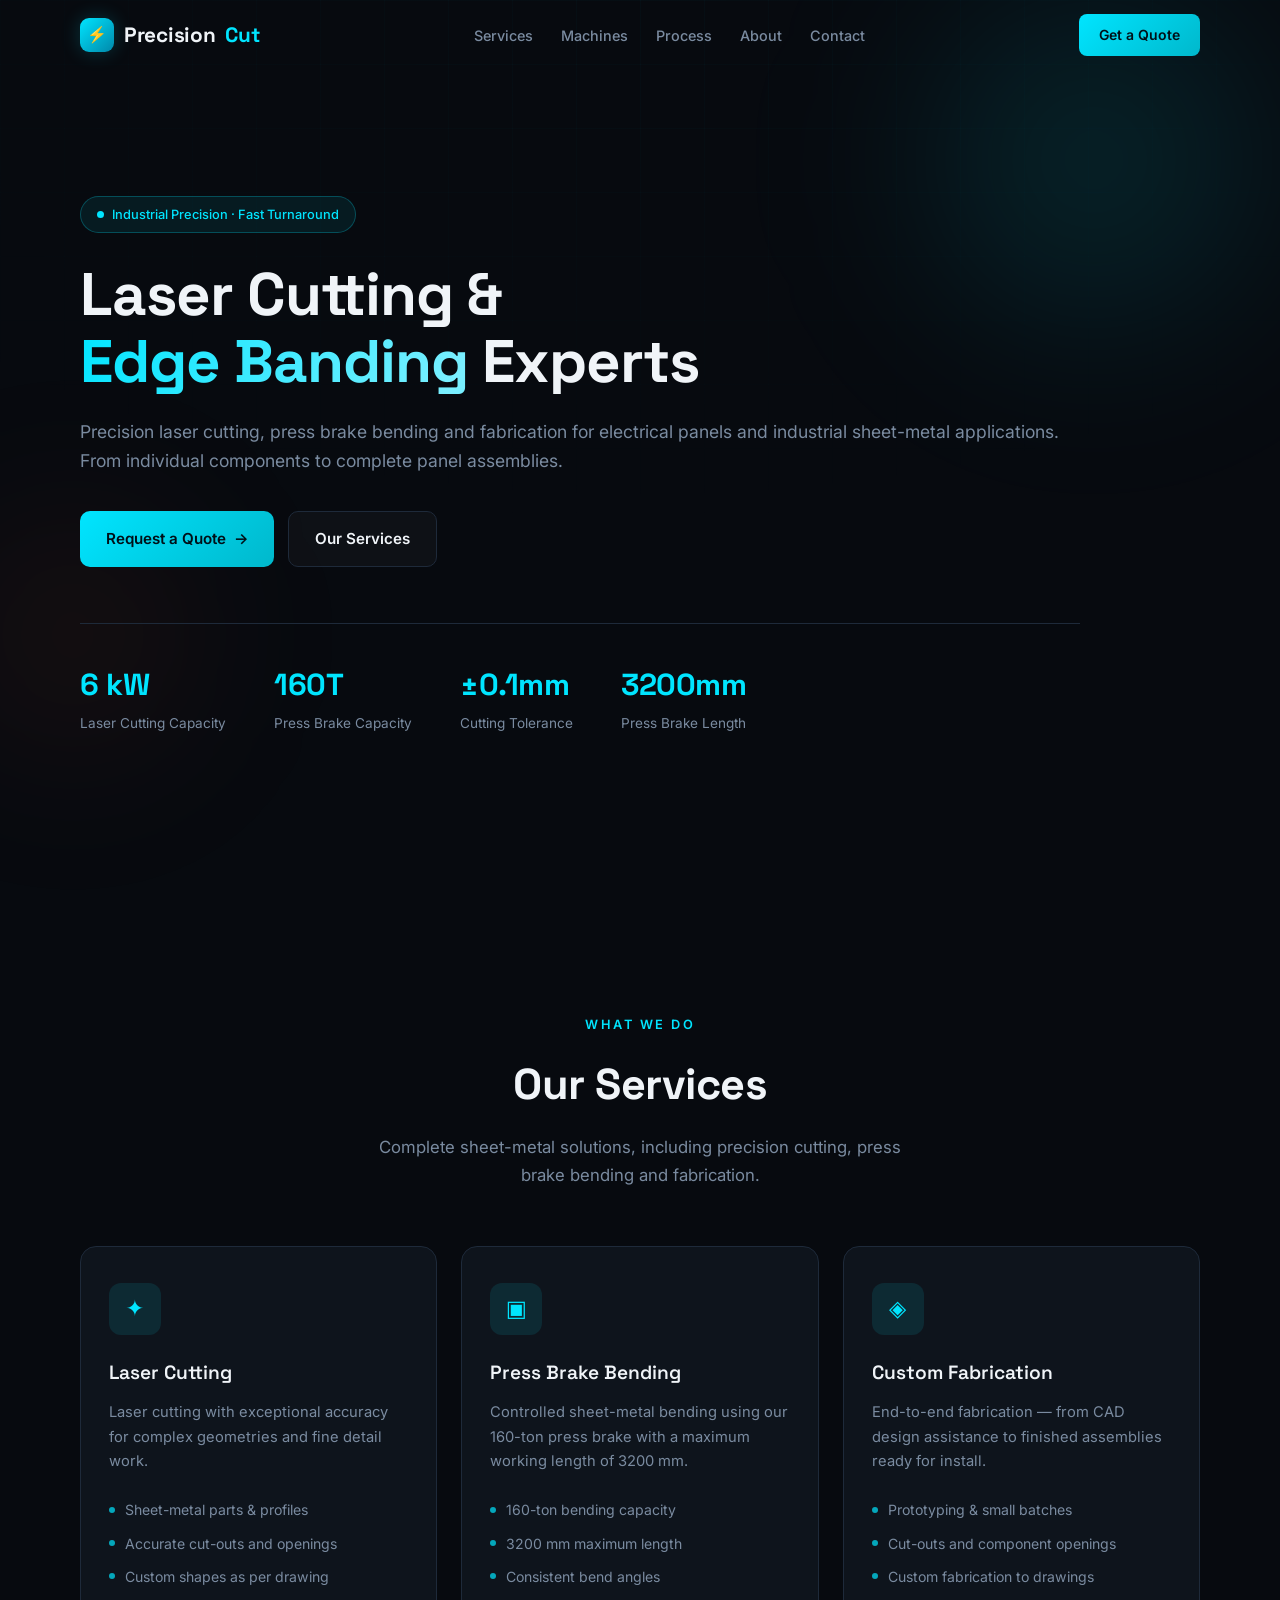
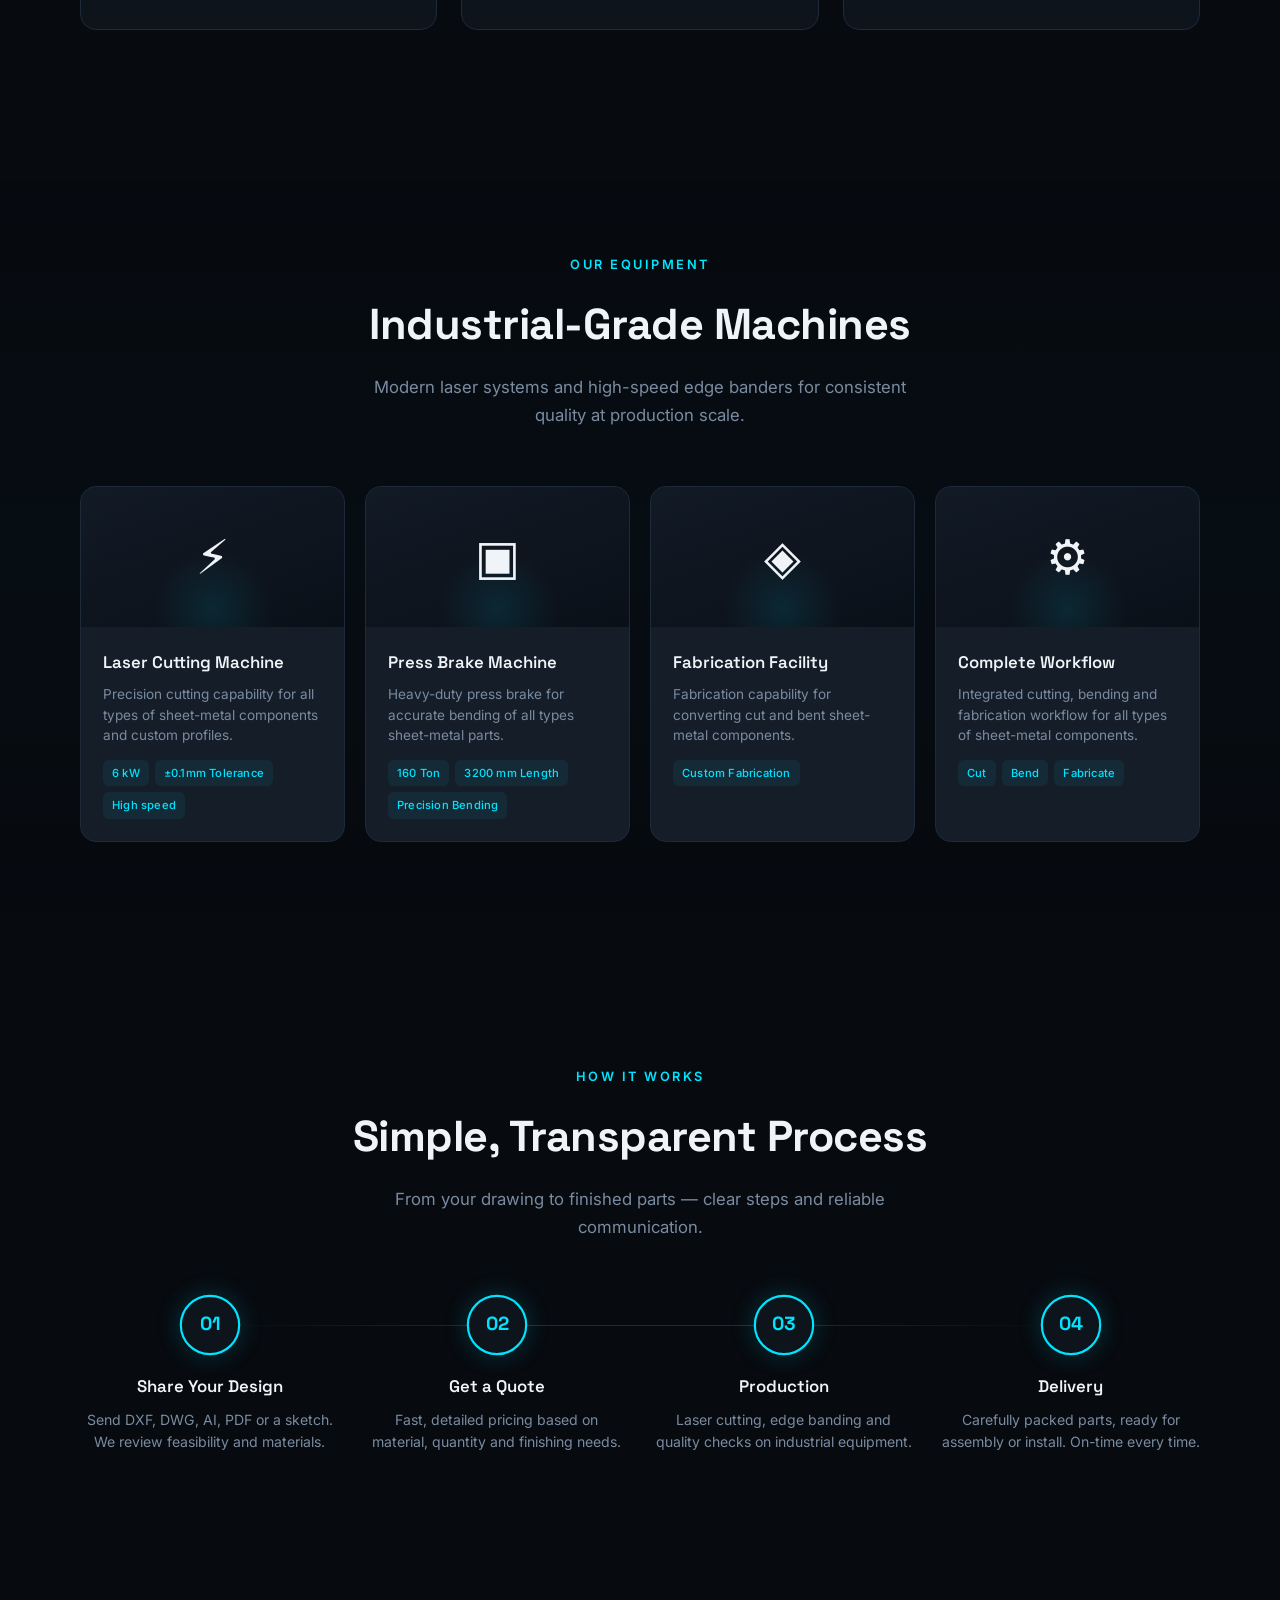
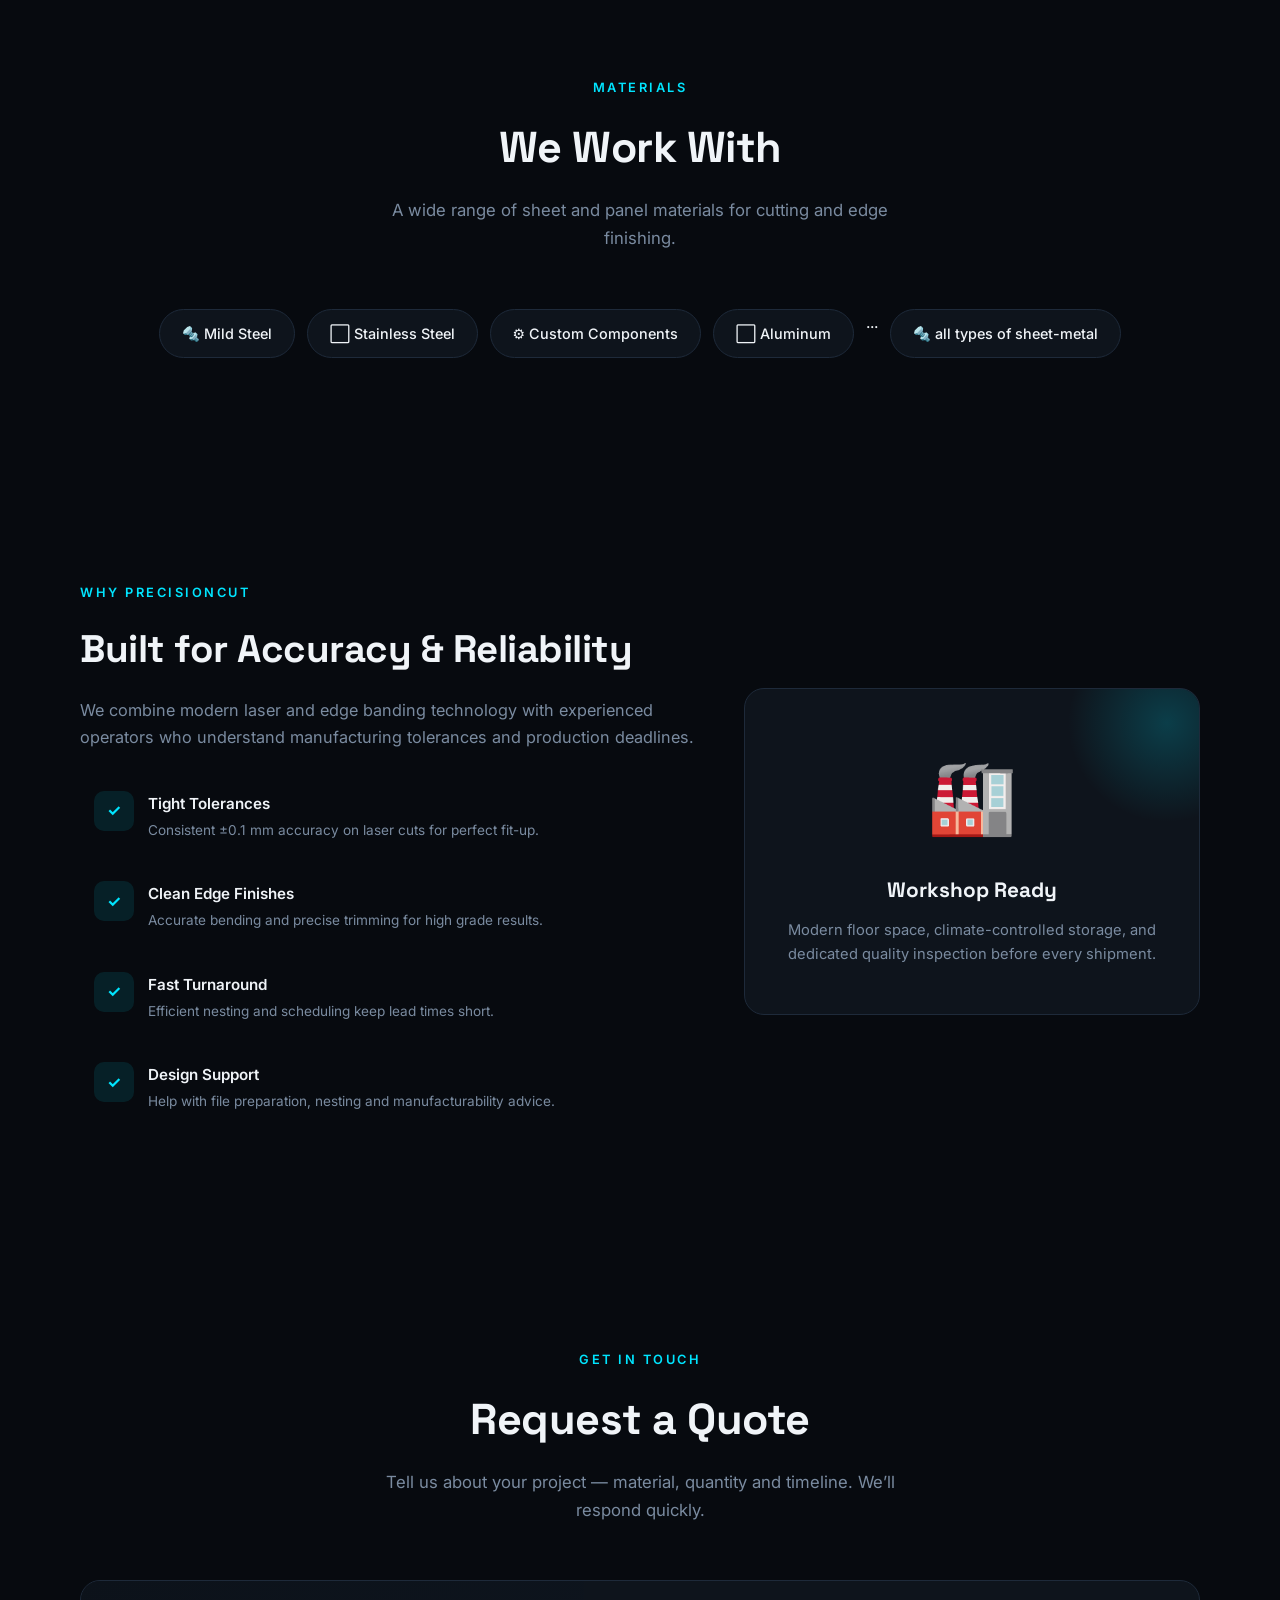
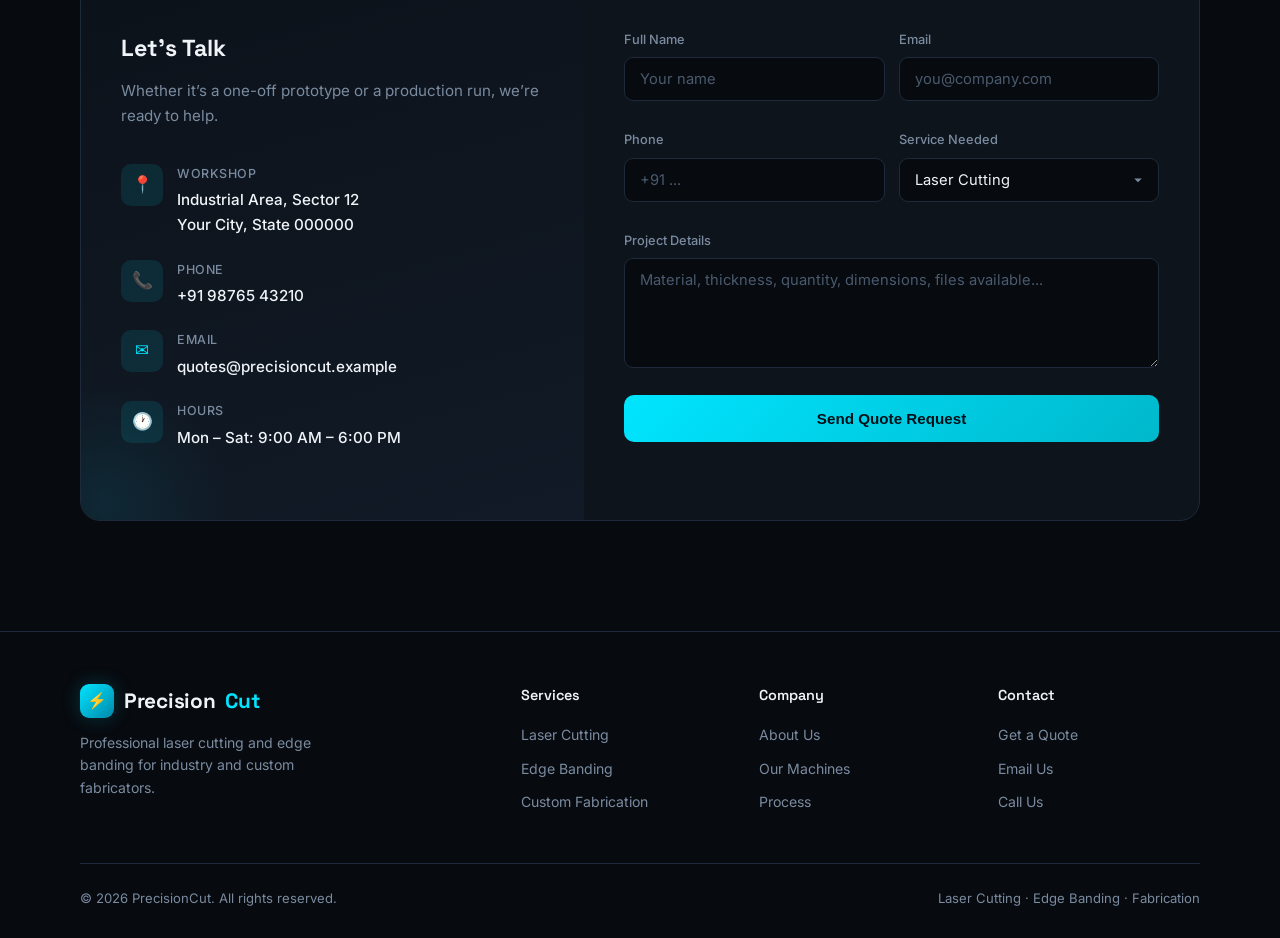
==== engineering.html @ aeb18759 "Add files via upload" ====
<!DOCTYPE html>
<html lang="en">

<head>
    <meta charset="UTF-8">
    <meta name="viewport" content="width=device-width, initial-scale=1.0">
    <title>PrecisionCut | Laser Cutting & Edge Banding</title>
    <meta name="description"
        content="Professional laser cutting and edge banding services for wood, acrylic, metal and custom fabrication. Precision, speed and quality.">
    <link rel="preconnect" href="https://fonts.googleapis.com">
    <link rel="preconnect" href="https://fonts.gstatic.com" crossorigin>
    <link
        href="https://fonts.googleapis.com/css2?family=Inter:wght@400;500;600;700;800&family=Space+Grotesk:wght@500;600;700&display=swap"
        rel="stylesheet">
    <style>
        :root {
            --bg: #070a0f;
            --bg-card: #0e141c;
            --bg-elevated: #151d28;
            --accent: #00e5ff;
            --accent-dim: #00b8cc;
            --accent-2: #ff5c35;
            --accent-glow: rgba(0, 229, 255, 0.2);
            --text: #f0f4f8;
            --text-muted: #7a8ba0;
            --border: #1e2a3a;
            --success: #22c55e;
            --radius: 16px;
            --radius-sm: 10px;
            --shadow: 0 25px 60px rgba(0, 0, 0, 0.5);
            --ease: cubic-bezier(0.22, 1, 0.36, 1);
            --ease-out: cubic-bezier(0.16, 1, 0.3, 1);
        }

        *,
        *::before,
        *::after {
            margin: 0;
            padding: 0;
            box-sizing: border-box;
        }

        html {
            scroll-behavior: smooth;
            -webkit-font-smoothing: antialiased;
        }

        body {
            font-family: 'Inter', system-ui, -apple-system, sans-serif;
            background: var(--bg);
            color: var(--text);
            line-height: 1.65;
            overflow-x: hidden;
        }

        /* Subtle animated grid */
        .bg-grid {
            position: fixed;
            inset: 0;
            background-image:
                linear-gradient(rgba(0, 229, 255, 0.025) 1px, transparent 1px),
                linear-gradient(90deg, rgba(0, 229, 255, 0.025) 1px, transparent 1px);
            background-size: 64px 64px;
            pointer-events: none;
            z-index: 0;
            mask-image: radial-gradient(ellipse 80% 60% at 50% 0%, black, transparent);
        }

        .container {
            width: min(1120px, 92%);
            margin: 0 auto;
            position: relative;
            z-index: 1;
        }

        /* ========== NAV ========== */
        header {
            position: fixed;
            top: 0;
            left: 0;
            right: 0;
            z-index: 1000;
            transition: background 0.4s var(--ease), box-shadow 0.4s, border-color 0.4s;
            border-bottom: 1px solid transparent;
        }

        header.scrolled {
            background: rgba(7, 10, 15, 0.88);
            backdrop-filter: blur(20px) saturate(1.4);
            -webkit-backdrop-filter: blur(20px) saturate(1.4);
            border-bottom-color: var(--border);
            box-shadow: 0 4px 40px rgba(0, 0, 0, 0.35);
        }

        nav {
            display: flex;
            align-items: center;
            justify-content: space-between;
            height: 70px;
        }

        .logo {
            font-family: 'Space Grotesk', sans-serif;
            font-weight: 700;
            font-size: 1.3rem;
            letter-spacing: -0.3px;
            color: var(--text);
            text-decoration: none;
            display: flex;
            align-items: center;
            gap: 10px;
            transition: opacity 0.2s;
        }

        .logo:hover {
            opacity: 0.9;
        }

        .logo span {
            color: var(--accent);
        }

        .logo-icon {
            width: 34px;
            height: 34px;
            background: linear-gradient(135deg, var(--accent), #0088aa);
            border-radius: 9px;
            display: grid;
            place-items: center;
            font-size: 1rem;
            box-shadow: 0 0 20px var(--accent-glow);
            animation: logoPulse 3s ease-in-out infinite;
        }

        @keyframes logoPulse {

            0%,
            100% {
                box-shadow: 0 0 16px var(--accent-glow);
            }

            50% {
                box-shadow: 0 0 28px rgba(0, 229, 255, 0.4);
            }
        }

        .nav-links {
            display: flex;
            gap: 28px;
            list-style: none;
        }

        .nav-links a {
            color: var(--text-muted);
            text-decoration: none;
            font-weight: 500;
            font-size: 0.9rem;
            transition: color 0.25s;
            position: relative;
            padding: 4px 0;
        }

        .nav-links a::after {
            content: '';
            position: absolute;
            bottom: 0;
            left: 50%;
            width: 0;
            height: 2px;
            background: var(--accent);
            border-radius: 2px;
            transition: width 0.3s var(--ease), left 0.3s var(--ease);
        }

        .nav-links a:hover {
            color: var(--text);
        }

        .nav-links a:hover::after {
            width: 100%;
            left: 0;
        }

        .nav-cta {
            background: linear-gradient(135deg, var(--accent), var(--accent-dim));
            color: #001018;
            padding: 9px 20px;
            border-radius: 8px;
            font-weight: 600;
            font-size: 0.875rem;
            text-decoration: none;
            transition: transform 0.3s var(--ease), box-shadow 0.3s;
            position: relative;
            overflow: hidden;
        }

        .nav-cta::before {
            content: '';
            position: absolute;
            inset: 0;
            background: linear-gradient(135deg, transparent, rgba(255, 255, 255, 0.25), transparent);
            transform: translateX(-100%);
            transition: transform 0.5s;
        }

        .nav-cta:hover {
            transform: translateY(-2px);
            box-shadow: 0 8px 28px var(--accent-glow);
        }

        .nav-cta:hover::before {
            transform: translateX(100%);
        }

        .hamburger {
            display: none;
            flex-direction: column;
            gap: 5px;
            cursor: pointer;
            background: none;
            border: none;
            padding: 6px;
            z-index: 10;
        }

        .hamburger span {
            width: 22px;
            height: 2px;
            background: var(--text);
            border-radius: 2px;
            transition: transform 0.3s var(--ease), opacity 0.3s;
        }

        .hamburger.active span:nth-child(1) {
            transform: rotate(45deg) translate(5px, 5px);
        }

        .hamburger.active span:nth-child(2) {
            opacity: 0;
        }

        .hamburger.active span:nth-child(3) {
            transform: rotate(-45deg) translate(5px, -5px);
        }

        /* ========== HERO ========== */
        .hero {
            min-height: 100vh;
            min-height: 100dvh;
            display: flex;
            align-items: center;
            padding: 110px 0 80px;
            position: relative;
            overflow: hidden;
        }

        .hero-orb {
            position: absolute;
            border-radius: 50%;
            filter: blur(80px);
            pointer-events: none;
            animation: orbFloat 12s ease-in-out infinite;
        }

        .hero-orb-1 {
            width: 500px;
            height: 500px;
            background: radial-gradient(circle, rgba(0, 229, 255, 0.15), transparent 70%);
            top: -10%;
            right: -5%;
        }

        .hero-orb-2 {
            width: 350px;
            height: 350px;
            background: radial-gradient(circle, rgba(255, 92, 53, 0.1), transparent 70%);
            bottom: 10%;
            left: -8%;
            animation-delay: -4s;
            animation-duration: 15s;
        }

        @keyframes orbFloat {

            0%,
            100% {
                transform: translate(0, 0) scale(1);
            }

            33% {
                transform: translate(30px, -20px) scale(1.05);
            }

            66% {
                transform: translate(-20px, 15px) scale(0.95);
            }
        }

        .hero-content {
            max-width: 1000px;
        }

        .badge {
            display: inline-flex;
            align-items: center;
            gap: 8px;
            background: rgba(0, 229, 255, 0.08);
            border: 1px solid rgba(0, 229, 255, 0.25);
            color: var(--accent);
            padding: 7px 16px;
            border-radius: 100px;
            font-size: 0.8rem;
            font-weight: 500;
            margin-bottom: 28px;
            opacity: 0;
            animation: fadeUp 0.8s var(--ease-out) 0.1s forwards;
        }

        .badge-dot {
            width: 7px;
            height: 7px;
            background: var(--accent);
            border-radius: 50%;
            animation: blink 2s ease-in-out infinite;
        }

        @keyframes blink {

            0%,
            100% {
                opacity: 1;
                transform: scale(1);
            }

            50% {
                opacity: 0.4;
                transform: scale(0.8);
            }
        }

        .hero h1 {
            font-family: 'Space Grotesk', sans-serif;
            font-size: clamp(2.5rem, 5.5vw, 3.75rem);
            font-weight: 700;
            line-height: 1.12;
            margin-bottom: 22px;
            letter-spacing: -1px;
            opacity: 0;
            animation: fadeUp 0.8s var(--ease-out) 0.2s forwards;
        }

        .hero h1 .highlight {
            background: linear-gradient(120deg, var(--accent) 0%, #7aefff 50%, var(--accent) 100%);
            background-size: 200% auto;
            -webkit-background-clip: text;
            -webkit-text-fill-color: transparent;
            background-clip: text;
            animation: shimmer 4s linear infinite;
        }

        @keyframes shimmer {
            to {
                background-position: 200% center;
            }
        }

        .hero>.container>.hero-content>p {
            font-size: 1.1rem;
            color: var(--text-muted);
            margin-bottom: 36px;
            max-width: 1000px;
            opacity: 0;
            animation: fadeUp 0.8s var(--ease-out) 0.35s forwards;
        }

        .hero-btns {
            display: flex;
            gap: 14px;
            flex-wrap: wrap;
            opacity: 0;
            animation: fadeUp 0.8s var(--ease-out) 0.5s forwards;
        }

        .btn {
            display: inline-flex;
            align-items: center;
            gap: 8px;
            padding: 14px 26px;
            border-radius: var(--radius-sm);
            font-weight: 600;
            font-size: 0.95rem;
            text-decoration: none;
            transition: transform 0.35s var(--ease), box-shadow 0.35s, background 0.3s, border-color 0.3s, color 0.3s;
            cursor: pointer;
            border: none;
            position: relative;
            overflow: hidden;
        }

        .btn-primary {
            background: linear-gradient(135deg, var(--accent), var(--accent-dim));
            color: #001018;
        }

        .btn-primary:hover {
            transform: translateY(-3px) scale(1.02);
            box-shadow: 0 14px 40px var(--accent-glow);
        }

        .btn-primary:active {
            transform: translateY(-1px) scale(0.99);
        }

        .btn-secondary {
            background: rgba(255, 255, 255, 0.03);
            color: var(--text);
            border: 1px solid var(--border);
        }

        .btn-secondary:hover {
            border-color: rgba(0, 229, 255, 0.5);
            color: var(--accent);
            background: rgba(0, 229, 255, 0.05);
            transform: translateY(-3px);
        }

        .btn-arrow {
            transition: transform 0.3s var(--ease);
        }

        .btn:hover .btn-arrow {
            transform: translateX(4px);
        }

        .hero-stats {
            display: flex;
            gap: 48px;
            margin-top: 56px;
            padding-top: 36px;
            border-top: 1px solid var(--border);
            opacity: 0;
            animation: fadeUp 0.8s var(--ease-out) 0.65s forwards;
        }

        .stat h3 {
            font-family: 'Space Grotesk', sans-serif;
            font-size: 1.9rem;
            font-weight: 700;
            color: var(--accent);
            letter-spacing: -0.5px;
        }

        .stat p {
            font-size: 0.85rem;
            color: var(--text-muted);
            margin-top: 2px;
        }

        @keyframes fadeUp {
            from {
                opacity: 0;
                transform: translateY(28px);
            }

            to {
                opacity: 1;
                transform: translateY(0);
            }
        }

        /* ========== SCROLL REVEAL ========== */
        .reveal {
            opacity: 0;
            transform: translateY(40px);
            transition: opacity 0.7s var(--ease-out), transform 0.7s var(--ease-out);
        }

        .reveal.visible {
            opacity: 1;
            transform: translateY(0);
        }

        .reveal-delay-1 {
            transition-delay: 0.1s;
        }

        .reveal-delay-2 {
            transition-delay: 0.2s;
        }

        .reveal-delay-3 {
            transition-delay: 0.3s;
        }

        .reveal-delay-4 {
            transition-delay: 0.4s;
        }

        /* ========== SECTIONS ========== */
        section {
            padding: 110px 0;
            position: relative;
            z-index: 1;
        }

        .section-header {
            text-align: center;
            margin-bottom: 56px;
        }

        .section-header .label {
            color: var(--accent);
            font-weight: 600;
            font-size: 0.8rem;
            text-transform: uppercase;
            letter-spacing: 2.5px;
            margin-bottom: 14px;
            display: inline-block;
        }

        .section-header h2 {
            font-family: 'Space Grotesk', sans-serif;
            font-size: clamp(1.9rem, 4vw, 2.7rem);
            font-weight: 700;
            margin-bottom: 14px;
            letter-spacing: -0.5px;
        }

        .section-header p {
            color: var(--text-muted);
            max-width: 540px;
            margin: 0 auto;
            font-size: 1.05rem;
        }

        /* ========== SERVICES ========== */
        .services-grid {
            display: grid;
            grid-template-columns: repeat(3, 1fr);
            gap: 24px;
        }

        .service-card {
            background: var(--bg-card);
            border: 1px solid var(--border);
            border-radius: var(--radius);
            padding: 36px 28px;
            transition: transform 0.4s var(--ease), border-color 0.4s, box-shadow 0.4s;
            position: relative;
            overflow: hidden;
        }

        .service-card::before {
            content: '';
            position: absolute;
            top: 0;
            left: 0;
            right: 0;
            height: 2px;
            background: linear-gradient(90deg, var(--accent), var(--accent-2));
            transform: scaleX(0);
            transform-origin: left;
            transition: transform 0.45s var(--ease);
        }

        .service-card::after {
            content: '';
            position: absolute;
            inset: 0;
            background: radial-gradient(600px circle at var(--mouse-x, 50%) var(--mouse-y, 50%), rgba(0, 229, 255, 0.06), transparent 40%);
            opacity: 0;
            transition: opacity 0.4s;
            pointer-events: none;
        }

        .service-card:hover {
            transform: translateY(-8px);
            border-color: rgba(0, 229, 255, 0.35);
            box-shadow: var(--shadow);
        }

        .service-card:hover::before {
            transform: scaleX(1);
        }

        .service-card:hover::after {
            opacity: 1;
        }

        .service-icon {
            width: 52px;
            height: 52px;
            background: rgba(0, 229, 255, 0.1);
            border-radius: 12px;
            display: grid;
            place-items: center;
            font-size: 1.4rem;
            margin-bottom: 22px;
            color: var(--accent);
            transition: transform 0.4s var(--ease), background 0.3s;
        }

        .service-card:hover .service-icon {
            transform: scale(1.1) rotate(-3deg);
            background: rgba(0, 229, 255, 0.18);
        }

        .service-card h3 {
            font-family: 'Space Grotesk', sans-serif;
            font-size: 1.2rem;
            margin-bottom: 12px;
            font-weight: 600;
        }

        .service-card>p {
            color: var(--text-muted);
            font-size: 0.92rem;
            margin-bottom: 20px;
        }

        .service-card ul {
            list-style: none;
        }

        .service-card li {
            color: var(--text-muted);
            font-size: 0.88rem;
            padding: 5px 0;
            display: flex;
            align-items: center;
            gap: 10px;
            transition: color 0.25s, transform 0.25s;
        }

        .service-card:hover li {
            color: #a0b0c4;
        }

        .service-card li::before {
            content: '';
            width: 6px;
            height: 6px;
            background: var(--accent);
            border-radius: 50%;
            flex-shrink: 0;
            opacity: 0.7;
        }

        /* ========== MACHINES ========== */
        .machines {
            background: linear-gradient(180deg, transparent 0%, rgba(0, 229, 255, 0.02) 50%, transparent 100%);
        }

        .machines-grid {
            display: grid;
            grid-template-columns: repeat(4, 1fr);
            gap: 20px;
        }

        .machine-card {
            background: var(--bg-elevated);
            border: 1px solid var(--border);
            border-radius: var(--radius);
            overflow: hidden;
            transition: transform 0.4s var(--ease), border-color 0.4s, box-shadow 0.4s;
        }

        .machine-card:hover {
            transform: translateY(-6px);
            border-color: rgba(0, 229, 255, 0.3);
            box-shadow: 0 20px 50px rgba(0, 0, 0, 0.4);
        }

        .machine-visual {
            height: 140px;
            background: linear-gradient(160deg, #121a26, #0a1018);
            display: flex;
            align-items: center;
            justify-content: center;
            font-size: 3rem;
            position: relative;
            overflow: hidden;
        }

        .machine-visual::before {
            content: '';
            position: absolute;
            width: 120px;
            height: 120px;
            background: radial-gradient(circle, var(--accent-glow), transparent 70%);
            bottom: -30%;
            left: 50%;
            transform: translateX(-50%);
            transition: opacity 0.4s, transform 0.5s var(--ease);
            opacity: 0.5;
        }

        .machine-card:hover .machine-visual::before {
            opacity: 1;
            transform: translateX(-50%) scale(1.3);
        }

        .machine-visual span {
            position: relative;
            z-index: 1;
            transition: transform 0.4s var(--ease);
        }

        .machine-card:hover .machine-visual span {
            transform: scale(1.15);
        }

        .machine-info {
            padding: 22px;
        }

        .machine-info h3 {
            font-family: 'Space Grotesk', sans-serif;
            font-size: 1.05rem;
            margin-bottom: 8px;
            font-weight: 600;
        }

        .machine-info p {
            color: var(--text-muted);
            font-size: 0.85rem;
            margin-bottom: 14px;
            line-height: 1.5;
        }

        .specs {
            display: flex;
            flex-wrap: wrap;
            gap: 6px;
        }

        .spec-tag {
            background: rgba(0, 229, 255, 0.07);
            color: var(--accent);
            font-size: 0.7rem;
            padding: 4px 9px;
            border-radius: 6px;
            font-weight: 500;
            letter-spacing: 0.2px;
            transition: background 0.3s;
        }

        .machine-card:hover .spec-tag {
            background: rgba(0, 229, 255, 0.12);
        }

        /* ========== PROCESS ========== */
        .process-steps {
            display: grid;
            grid-template-columns: repeat(4, 1fr);
            gap: 28px;
            position: relative;
        }

        .process-steps::before {
            content: '';
            position: absolute;
            top: 28px;
            left: 12%;
            right: 12%;
            height: 1px;
            background: linear-gradient(90deg, transparent, var(--border), var(--border), transparent);
            z-index: 0;
        }

        .step {
            text-align: center;
            position: relative;
            z-index: 1;
        }

        .step-num {
            width: 56px;
            height: 56px;
            background: var(--bg-card);
            border: 2px solid var(--border);
            border-radius: 50%;
            display: grid;
            place-items: center;
            margin: 0 auto 20px;
            font-family: 'Space Grotesk', sans-serif;
            font-weight: 700;
            color: var(--text-muted);
            font-size: 1.1rem;
            transition: border-color 0.4s, color 0.4s, box-shadow 0.4s, transform 0.4s var(--ease);
        }

        .step:hover .step-num,
        .step.visible .step-num {
            border-color: var(--accent);
            color: var(--accent);
            box-shadow: 0 0 24px var(--accent-glow);
            transform: scale(1.08);
        }

        .step h3 {
            font-family: 'Space Grotesk', sans-serif;
            font-size: 1.05rem;
            margin-bottom: 8px;
            font-weight: 600;
        }

        .step p {
            color: var(--text-muted);
            font-size: 0.88rem;
            line-height: 1.55;
        }

        /* ========== MATERIALS ========== */
        .materials-row {
            display: flex;
            flex-wrap: wrap;
            justify-content: center;
            gap: 12px;
        }

        .material-chip {
            background: var(--bg-card);
            border: 1px solid var(--border);
            padding: 12px 22px;
            border-radius: 100px;
            font-weight: 500;
            font-size: 0.9rem;
            transition: all 0.35s var(--ease);
            display: flex;
            align-items: center;
            gap: 8px;
            cursor: default;
        }

        .material-chip:hover {
            border-color: rgba(0, 229, 255, 0.45);
            color: var(--accent);
            transform: translateY(-4px) scale(1.04);
            box-shadow: 0 10px 30px rgba(0, 0, 0, 0.3);
            background: rgba(0, 229, 255, 0.05);
        }

        /* ========== WHY US ========== */
        .why-grid {
            display: grid;
            grid-template-columns: 1.15fr 0.85fr;
            gap: 48px;
            align-items: center;
        }

        .why-content .label {
            color: var(--accent);
            font-weight: 600;
            font-size: 0.8rem;
            text-transform: uppercase;
            letter-spacing: 2.5px;
            margin-bottom: 14px;
            display: inline-block;
        }

        .why-content h2 {
            font-family: 'Space Grotesk', sans-serif;
            font-size: clamp(1.8rem, 3.5vw, 2.4rem);
            margin-bottom: 16px;
            letter-spacing: -0.5px;
        }

        .why-content>p {
            color: var(--text-muted);
            margin-bottom: 28px;
            font-size: 1.02rem;
        }

        .features-list {
            display: flex;
            flex-direction: column;
            gap: 16px;
        }

        .feature-item {
            display: flex;
            gap: 14px;
            align-items: flex-start;
            padding: 12px 14px;
            border-radius: 12px;
            transition: background 0.3s;
        }

        .feature-item:hover {
            background: rgba(0, 229, 255, 0.04);
        }

        .feature-icon {
            width: 40px;
            height: 40px;
            min-width: 40px;
            background: rgba(0, 229, 255, 0.1);
            border-radius: 10px;
            display: grid;
            place-items: center;
            color: var(--accent);
            font-size: 1rem;
            font-weight: 700;
            transition: transform 0.35s var(--ease), background 0.3s;
        }

        .feature-item:hover .feature-icon {
            transform: scale(1.1);
            background: rgba(0, 229, 255, 0.18);
        }

        .feature-item h4 {
            font-size: 0.95rem;
            margin-bottom: 3px;
            font-weight: 600;
        }

        .feature-item p {
            color: var(--text-muted);
            font-size: 0.85rem;
        }

        .why-visual {
            background: var(--bg-card);
            border: 1px solid var(--border);
            border-radius: 20px;
            padding: 48px 36px;
            text-align: center;
            position: relative;
            overflow: hidden;
            transition: border-color 0.4s, box-shadow 0.4s;
        }

        .why-visual:hover {
            border-color: rgba(0, 229, 255, 0.3);
            box-shadow: 0 20px 50px rgba(0, 0, 0, 0.35);
        }

        .why-visual::before {
            content: '';
            position: absolute;
            width: 200px;
            height: 200px;
            background: radial-gradient(circle, var(--accent-glow), transparent 70%);
            top: -20%;
            right: -15%;
            animation: orbFloat 10s ease-in-out infinite;
        }

        .why-visual .big-icon {
            font-size: 4.5rem;
            margin-bottom: 18px;
            position: relative;
            display: inline-block;
            animation: floatIcon 4s ease-in-out infinite;
        }

        @keyframes floatIcon {

            0%,
            100% {
                transform: translateY(0);
            }

            50% {
                transform: translateY(-10px);
            }
        }

        .why-visual h3 {
            font-family: 'Space Grotesk', sans-serif;
            font-size: 1.3rem;
            margin-bottom: 10px;
            position: relative;
        }

        .why-visual p {
            color: var(--text-muted);
            font-size: 0.92rem;
            position: relative;
        }

        /* ========== CONTACT ========== */
        .contact-wrapper {
            display: grid;
            grid-template-columns: 0.9fr 1.1fr;
            gap: 0;
            background: var(--bg-card);
            border: 1px solid var(--border);
            border-radius: 20px;
            overflow: hidden;
            transition: box-shadow 0.4s;
        }

        .contact-wrapper:hover {
            box-shadow: 0 30px 70px rgba(0, 0, 0, 0.4);
        }

        .contact-info {
            background: linear-gradient(165deg, #0c121a, #111a26);
            padding: 48px 40px;
            position: relative;
            overflow: hidden;
        }

        .contact-info::before {
            content: '';
            position: absolute;
            width: 250px;
            height: 250px;
            background: radial-gradient(circle, rgba(0, 229, 255, 0.08), transparent 70%);
            bottom: -20%;
            left: -20%;
        }

        .contact-info h3 {
            font-family: 'Space Grotesk', sans-serif;
            font-size: 1.45rem;
            margin-bottom: 10px;
            position: relative;
        }

        .contact-info>p {
            color: var(--text-muted);
            margin-bottom: 36px;
            font-size: 0.95rem;
            position: relative;
        }

        .contact-detail {
            display: flex;
            gap: 14px;
            margin-bottom: 22px;
            align-items: flex-start;
            position: relative;
            transition: transform 0.3s var(--ease);
        }

        .contact-detail:hover {
            transform: translateX(4px);
        }

        .contact-detail .icon {
            width: 42px;
            height: 42px;
            background: rgba(0, 229, 255, 0.1);
            border-radius: 10px;
            display: grid;
            place-items: center;
            color: var(--accent);
            font-size: 1.05rem;
            flex-shrink: 0;
            transition: background 0.3s, transform 0.3s;
        }

        .contact-detail:hover .icon {
            background: rgba(0, 229, 255, 0.18);
            transform: scale(1.08);
        }

        .contact-detail h4 {
            font-size: 0.78rem;
            color: var(--text-muted);
            margin-bottom: 3px;
            font-weight: 500;
            text-transform: uppercase;
            letter-spacing: 0.5px;
        }

        .contact-detail p {
            font-weight: 500;
            font-size: 0.95rem;
        }

        .contact-form {
            padding: 48px 40px;
        }

        .form-row {
            display: grid;
            grid-template-columns: 1fr 1fr;
            gap: 14px;
            margin-bottom: 14px;
        }

        .form-group {
            margin-bottom: 14px;
        }

        .form-group label {
            display: block;
            font-size: 0.8rem;
            font-weight: 500;
            margin-bottom: 7px;
            color: var(--text-muted);
        }

        .form-group input,
        .form-group select,
        .form-group textarea {
            width: 100%;
            background: var(--bg);
            border: 1px solid var(--border);
            border-radius: 9px;
            padding: 12px 15px;
            color: var(--text);
            font-family: inherit;
            font-size: 0.92rem;
            transition: border-color 0.25s, box-shadow 0.25s;
        }

        .form-group input:focus,
        .form-group select:focus,
        .form-group textarea:focus {
            outline: none;
            border-color: var(--accent);
            box-shadow: 0 0 0 3px rgba(0, 229, 255, 0.12);
        }

        .form-group input::placeholder,
        .form-group textarea::placeholder {
            color: #4a5a6e;
        }

        .form-group textarea {
            resize: vertical;
            min-height: 110px;
        }

        .form-group select {
            cursor: pointer;
            appearance: none;
            background-image: url("data:image/svg+xml,%3Csvg xmlns='http://www.w3.org/2000/svg' width='12' height='12' fill='%237a8ba0' viewBox='0 0 16 16'%3E%3Cpath d='M8 11L3 6h10l-5 5z'/%3E%3C/svg%3E");
            background-repeat: no-repeat;
            background-position: right 14px center;
        }

        .form-submit {
            width: 100%;
            justify-content: center;
            margin-top: 6px;
            padding: 15px;
        }

        /* ========== FOOTER ========== */
        footer {
            border-top: 1px solid var(--border);
            padding: 52px 0 28px;
            position: relative;
            z-index: 1;
        }

        .footer-grid {
            display: grid;
            grid-template-columns: 2fr 1fr 1fr 1fr;
            gap: 36px;
            margin-bottom: 40px;
        }

        .footer-brand .logo {
            margin-bottom: 14px;
        }

        .footer-brand p {
            color: var(--text-muted);
            font-size: 0.88rem;
            max-width: 270px;
            line-height: 1.6;
        }

        .footer-col h4 {
            font-size: 0.9rem;
            margin-bottom: 16px;
            font-weight: 600;
            font-family: 'Space Grotesk', sans-serif;
        }

        .footer-col a {
            display: block;
            color: var(--text-muted);
            text-decoration: none;
            font-size: 0.88rem;
            margin-bottom: 10px;
            transition: color 0.25s, transform 0.25s;
        }

        .footer-col a:hover {
            color: var(--accent);
            transform: translateX(3px);
        }

        .footer-bottom {
            display: flex;
            justify-content: space-between;
            align-items: center;
            padding-top: 24px;
            border-top: 1px solid var(--border);
            color: var(--text-muted);
            font-size: 0.82rem;
        }

        /* ========== RESPONSIVE ========== */
        @media (max-width: 1024px) {
            .services-grid {
                grid-template-columns: 1fr 1fr;
            }

            .machines-grid {
                grid-template-columns: 1fr 1fr;
            }

            .process-steps {
                grid-template-columns: 1fr 1fr;
            }

            .process-steps::before {
                display: none;
            }
        }

        @media (max-width: 768px) {
            .nav-links {
                display: none;
            }

            .nav-cta {
                display: none;
            }

            .hamburger {
                display: flex;
            }

            .nav-links.open {
                display: flex;
                flex-direction: column;
                position: absolute;
                top: 70px;
                left: 0;
                right: 0;
                background: rgba(14, 20, 28, 0.97);
                backdrop-filter: blur(20px);
                padding: 20px 24px 28px;
                border-bottom: 1px solid var(--border);
                gap: 4px;
                animation: slideDown 0.35s var(--ease);
            }

            @keyframes slideDown {
                from {
                    opacity: 0;
                    transform: translateY(-12px);
                }

                to {
                    opacity: 1;
                    transform: translateY(0);
                }
            }

            .nav-links.open a {
                padding: 12px 0;
                font-size: 1rem;
            }

            .why-grid,
            .contact-wrapper {
                grid-template-columns: 1fr;
            }

            .footer-grid {
                grid-template-columns: 1fr 1fr;
                gap: 28px;
            }

            .form-row {
                grid-template-columns: 1fr;
            }

            .hero-stats {
                gap: 28px;
                flex-wrap: wrap;
            }

            .services-grid {
                grid-template-columns: 1fr;
            }

            .machines-grid {
                grid-template-columns: 1fr 1fr;
            }

            section {
                padding: 80px 0;
            }
        }

        @media (max-width: 480px) {
            .footer-grid {
                grid-template-columns: 1fr;
            }

            .machines-grid {
                grid-template-columns: 1fr;
            }

            .process-steps {
                grid-template-columns: 1fr;
            }

            .hero-btns {
                flex-direction: column;
            }

            .btn {
                justify-content: center;
                width: 100%;
            }

            .contact-info,
            .contact-form {
                padding: 32px 24px;
            }
        }

        /* Reduce motion preference */
        @media (prefers-reduced-motion: reduce) {

            *,
            *::before,
            *::after {
                animation-duration: 0.01ms !important;
                animation-iteration-count: 1 !important;
                transition-duration: 0.01ms !important;
            }

            .reveal {
                opacity: 1;
                transform: none;
            }
        }
    </style>
</head>

<body>
    <div class="bg-grid" aria-hidden="true"></div>

    <!-- NAV -->
    <header id="header">
        <nav class="container">
            <a href="#home" class="logo">
                <div class="logo-icon">⚡</div>
                Precision<span>Cut</span>
            </a>
            <ul class="nav-links" id="navLinks">
                <li><a href="#services">Services</a></li>
                <li><a href="#machines">Machines</a></li>
                <li><a href="#process">Process</a></li>
                <li><a href="#about">About</a></li>
                <li><a href="#contact">Contact</a></li>
            </ul>
            <a href="#contact" class="nav-cta">Get a Quote</a>
            <button class="hamburger" id="hamburger" aria-label="Toggle menu">
                <span></span><span></span><span></span>
            </button>
        </nav>
    </header>

    <!-- HERO -->
    <section class="hero" id="home">
        <div class="hero-orb hero-orb-1" aria-hidden="true"></div>
        <div class="hero-orb hero-orb-2" aria-hidden="true"></div>
        <div class="container">
            <div class="hero-content">
                <div class="badge">
                    <span class="badge-dot"></span>
                    Industrial Precision · Fast Turnaround
                </div>
                <h1>Laser Cutting &amp;<br><span class="highlight">Edge Banding</span> Experts</h1>
                <p>Precision laser cutting, press brake bending and fabrication for electrical panels and industrial
                    sheet-metal applications. From individual components to complete panel assemblies.</p>
                <div class="hero-btns">
                    <a href="#contact" class="btn btn-primary">Request a Quote <span class="btn-arrow">→</span></a>
                    <a href="#services" class="btn btn-secondary">Our Services</a>
                </div>
                <div class="hero-stats">
                    <div class="stat">
                        <h3>6 kW</h3>
                        <p>Laser Cutting Capacity</p>
                    </div>
                    <div class="stat">
                        <h3>160T</h3>
                        <p>Press Brake Capacity</p>
                    </div>
                    <div class="stat">
                        <h3>±0.1mm</h3>
                        <p>Cutting Tolerance</p>
                    </div>
                    <div class="stat">
                        <h3>3200mm</h3>
                        <p>Press Brake Length</p>
                    </div>
                </div>
            </div>
        </div>
    </section>

    <!-- SERVICES -->
    <section id="services">
        <div class="container">
            <div class="section-header reveal">
                <div class="label">What We Do</div>
                <h2>Our Services</h2>
                <p>Complete sheet-metal solutions, including precision cutting, press brake bending and fabrication.</p>
            </div>
            <div class="services-grid">
                <div class="service-card reveal reveal-delay-1">
                    <div class="service-icon">✦</div>
                    <h3>Laser Cutting</h3>
                    <p>Laser cutting with exceptional accuracy for complex geometries and fine detail
                        work.</p>
                    <ul>
                        <li>Sheet-metal parts & profiles</li>
                        <li>Accurate cut-outs and openings</li>
                        <li>Custom shapes as per drawing</li>
                    </ul>
                </div>
                <div class="service-card reveal reveal-delay-2">
                    <div class="service-icon">▣</div>
                    <h3>Press Brake Bending</h3>
                    <p>Controlled sheet-metal bending using our 160-ton press brake with a maximum working length of
                        3200 mm.</p>
                    <ul>
                        <li>160-ton bending capacity</li>
                        <li>3200 mm maximum length</li>
                        <li>Consistent bend angles</li>
                    </ul>
                </div>
                <div class="service-card reveal reveal-delay-3">
                    <div class="service-icon">◈</div>
                    <h3>Custom Fabrication</h3>
                    <p>End-to-end fabrication — from CAD design assistance to finished assemblies ready for install.</p>
                    <ul>
                        <li>Prototyping & small batches</li>
                        <li>Cut-outs and component openings</li>
                        <li>Custom fabrication to drawings</li>
                    </ul>
                </div>
            </div>
        </div>
    </section>

    <!-- MACHINES -->
    <section class="machines" id="machines">
        <div class="container">
            <div class="section-header reveal">
                <div class="label">Our Equipment</div>
                <h2>Industrial-Grade Machines</h2>
                <p>Modern laser systems and high-speed edge banders for consistent quality at production scale.</p>
            </div>
            <div class="machines-grid">
                <div class="machine-card reveal reveal-delay-1">
                    <div class="machine-visual"><span>⚡</span></div>
                    <div class="machine-info">
                        <h3>Laser Cutting Machine</h3>
                        <p>Precision cutting capability for all types of sheet-metal components and custom profiles.</p>
                        <div class="specs">
                            <span class="spec-tag">6 kW</span>
                            <span class="spec-tag">±0.1mm Tolerance</span>
                            <span class="spec-tag">High speed</span>
                        </div>
                    </div>
                </div>
                <div class="machine-card reveal reveal-delay-2">
                    <div class="machine-visual"><span>▣</span></div>
                    <div class="machine-info">
                        <h3>Press Brake Machine</h3>
                        <p>Heavy-duty press brake for accurate bending of all types sheet-metal parts.</p>
                        <div class="specs">
                            <span class="spec-tag">160 Ton</span>
                            <span class="spec-tag">3200 mm Length</span>
                            <span class="spec-tag">Precision Bending</span>
                        </div>
                    </div>
                </div>
                <div class="machine-card reveal reveal-delay-3">
                    <div class="machine-visual"><span>◈</span></div>
                    <div class="machine-info">
                        <h3>Fabrication Facility</h3>
                        <p>Fabrication capability for converting cut and bent sheet-metal components.</p>
                        <div class="specs">
                            <span class="spec-tag">Custom Fabrication</span>
                        </div>
                    </div>
                </div>
                <div class="machine-card reveal reveal-delay-4">
                    <div class="machine-visual"><span>⚙</span></div>
                    <div class="machine-info">
                        <h3>Complete Workflow</h3>
                        <p>Integrated cutting, bending and fabrication workflow for all types of sheet-metal components.
                        </p>
                        <div class="specs">
                            <span class="spec-tag">Cut</span>
                            <span class="spec-tag">Bend</span>
                            <span class="spec-tag">Fabricate</span>
                        </div>
                    </div>
                </div>
            </div>
        </div>
    </section>

    <!-- PROCESS -->
    <section id="process">
        <div class="container">
            <div class="section-header reveal">
                <div class="label">How It Works</div>
                <h2>Simple, Transparent Process</h2>
                <p>From your drawing to finished parts — clear steps and reliable communication.</p>
            </div>
            <div class="process-steps">
                <div class="step reveal reveal-delay-1">
                    <div class="step-num">01</div>
                    <h3>Share Your Design</h3>
                    <p>Send DXF, DWG, AI, PDF or a sketch. We review feasibility and materials.</p>
                </div>
                <div class="step reveal reveal-delay-2">
                    <div class="step-num">02</div>
                    <h3>Get a Quote</h3>
                    <p>Fast, detailed pricing based on material, quantity and finishing needs.</p>
                </div>
                <div class="step reveal reveal-delay-3">
                    <div class="step-num">03</div>
                    <h3>Production</h3>
                    <p>Laser cutting, edge banding and quality checks on industrial equipment.</p>
                </div>
                <div class="step reveal reveal-delay-4">
                    <div class="step-num">04</div>
                    <h3>Delivery</h3>
                    <p>Carefully packed parts, ready for assembly or install. On-time every time.</p>
                </div>
            </div>
        </div>
    </section>

    <!-- MATERIALS -->
    <section>
        <div class="container">
            <div class="section-header reveal">
                <div class="label">Materials</div>
                <h2>We Work With</h2>
                <p>A wide range of sheet and panel materials for cutting and edge finishing.</p>
            </div>
            <div class="materials-row reveal">
                <div class="material-chip">🔩 Mild Steel</div>
                <div class="material-chip">⬜ Stainless Steel</div>
                <div class="material-chip">⚙ Custom Components</div>
                <div class="material-chip">⬜ Aluminum</div>
                <p>...</p>
                <div class="material-chip">🔩 all types of sheet-metal</div>
            </div>
        </div>
    </section>

    <!-- ABOUT -->
    <section id="about">
        <div class="container">
            <div class="why-grid">
                <div class="why-content reveal">
                    <div class="label">Why PrecisionCut</div>
                    <h2>Built for Accuracy &amp; Reliability</h2>
                    <p>We combine modern laser and edge banding technology with experienced operators who understand
                        manufacturing tolerances and production deadlines.</p>
                    <div class="features-list">
                        <div class="feature-item">
                            <div class="feature-icon">✓</div>
                            <div>
                                <h4>Tight Tolerances</h4>
                                <p>Consistent ±0.1 mm accuracy on laser cuts for perfect fit-up.</p>
                            </div>
                        </div>
                        <div class="feature-item">
                            <div class="feature-icon">✓</div>
                            <div>
                                <h4>Clean Edge Finishes</h4>
                                <p>Accurate bending and precise trimming for high grade results.</p>
                            </div>
                        </div>
                        <div class="feature-item">
                            <div class="feature-icon">✓</div>
                            <div>
                                <h4>Fast Turnaround</h4>
                                <p>Efficient nesting and scheduling keep lead times short.</p>
                            </div>
                        </div>
                        <div class="feature-item">
                            <div class="feature-icon">✓</div>
                            <div>
                                <h4>Design Support</h4>
                                <p>Help with file preparation, nesting and manufacturability advice.</p>
                            </div>
                        </div>
                    </div>
                </div>
                <div class="why-visual reveal reveal-delay-2">
                    <div class="big-icon">🏭</div>
                    <h3>Workshop Ready</h3>
                    <p>Modern floor space, climate-controlled storage, and dedicated quality inspection
                        before every shipment.</p>
                </div>
            </div>
        </div>
    </section>

    <!-- CONTACT -->
    <section id="contact">
        <div class="container">
            <div class="section-header reveal">
                <div class="label">Get In Touch</div>
                <h2>Request a Quote</h2>
                <p>Tell us about your project — material, quantity and timeline. We’ll respond quickly.</p>
            </div>
            <div class="contact-wrapper reveal">
                <div class="contact-info">
                    <h3>Let’s Talk</h3>
                    <p>Whether it’s a one-off prototype or a production run, we’re ready to help.</p>
                    <div class="contact-detail">
                        <div class="icon">📍</div>
                        <div>
                            <h4>Workshop</h4>
                            <p>Industrial Area, Sector 12<br>Your City, State 000000</p>
                        </div>
                    </div>
                    <div class="contact-detail">
                        <div class="icon">📞</div>
                        <div>
                            <h4>Phone</h4>
                            <p>+91 98765 43210</p>
                        </div>
                    </div>
                    <div class="contact-detail">
                        <div class="icon">✉️</div>
                        <div>
                            <h4>Email</h4>
                            <p>quotes@precisioncut.example</p>
                        </div>
                    </div>
                    <div class="contact-detail">
                        <div class="icon">🕐</div>
                        <div>
                            <h4>Hours</h4>
                            <p>Mon – Sat: 9:00 AM – 6:00 PM</p>
                        </div>
                    </div>
                </div>
                <form class="contact-form" id="quoteForm" onsubmit="handleSubmit(event)">
                    <div class="form-row">
                        <div class="form-group">
                            <label for="name">Full Name</label>
                            <input type="text" id="name" name="name" required placeholder="Your name"
                                autocomplete="name">
                        </div>
                        <div class="form-group">
                            <label for="email">Email</label>
                            <input type="email" id="email" name="email" required placeholder="you@company.com"
                                autocomplete="email">
                        </div>
                    </div>
                    <div class="form-row">
                        <div class="form-group">
                            <label for="phone">Phone</label>
                            <input type="tel" id="phone" name="phone" placeholder="+91 ..." autocomplete="tel">
                        </div>
                        <div class="form-group">
                            <label for="service">Service Needed</label>
                            <select id="service" name="service">
                                <option value="laser">Laser Cutting</option>
                                <option value="banding">Edge Banding</option>
                                <option value="both">Both / Full Fabrication</option>
                                <option value="other">Other / Consultation</option>
                            </select>
                        </div>
                    </div>
                    <div class="form-group">
                        <label for="message">Project Details</label>
                        <textarea id="message" name="message" required
                            placeholder="Material, thickness, quantity, dimensions, files available..."></textarea>
                    </div>
                    <button type="submit" class="btn btn-primary form-submit">Send Quote Request</button>
                </form>
            </div>
        </div>
    </section>

    <!-- FOOTER -->
    <footer>
        <div class="container">
            <div class="footer-grid">
                <div class="footer-brand">
                    <a href="#home" class="logo">
                        <div class="logo-icon">⚡</div>
                        Precision<span>Cut</span>
                    </a>
                    <p>Professional laser cutting and edge banding for industry and custom
                        fabricators.</p>
                </div>
                <div class="footer-col">
                    <h4>Services</h4>
                    <a href="#services">Laser Cutting</a>
                    <a href="#services">Edge Banding</a>
                    <a href="#services">Custom Fabrication</a>
                </div>
                <div class="footer-col">
                    <h4>Company</h4>
                    <a href="#about">About Us</a>
                    <a href="#machines">Our Machines</a>
                    <a href="#process">Process</a>
                </div>
                <div class="footer-col">
                    <h4>Contact</h4>
                    <a href="#contact">Get a Quote</a>
                    <a href="mailto:quotes@precisioncut.example">Email Us</a>
                    <a href="tel:+919876543210">Call Us</a>
                </div>
            </div>
            <div class="footer-bottom">
                <span>© 2026 PrecisionCut. All rights reserved.</span>
                <span>Laser Cutting · Edge Banding · Fabrication</span>
            </div>
        </div>
    </footer>

    <script>
        // Header scroll
        const header = document.getElementById('header');
        let lastScroll = 0;
        window.addEventListener('scroll', () => {
            const y = window.scrollY;
            header.classList.toggle('scrolled', y > 30);
            lastScroll = y;
        }, { passive: true });

        // Mobile menu
        const hamburger = document.getElementById('hamburger');
        const navLinks = document.getElementById('navLinks');
        hamburger.addEventListener('click', () => {
            hamburger.classList.toggle('active');
            navLinks.classList.toggle('open');
        });
        navLinks.querySelectorAll('a').forEach(a => {
            a.addEventListener('click', () => {
                hamburger.classList.remove('active');
                navLinks.classList.remove('open');
            });
        });

        // Scroll reveal with Intersection Observer (efficient)
        const revealEls = document.querySelectorAll('.reveal');
        const observer = new IntersectionObserver((entries) => {
            entries.forEach(entry => {
                if (entry.isIntersecting) {
                    entry.target.classList.add('visible');
                    observer.unobserve(entry.target);
                }
            });
        }, { threshold: 0.12, rootMargin: '0px 0px -40px 0px' });

        revealEls.forEach(el => observer.observe(el));

        // Spotlight effect on service cards
        document.querySelectorAll('.service-card').forEach(card => {
            card.addEventListener('mousemove', (e) => {
                const rect = card.getBoundingClientRect();
                card.style.setProperty('--mouse-x', (e.clientX - rect.left) + 'px');
                card.style.setProperty('--mouse-y', (e.clientY - rect.top) + 'px');
            });
        });

        // Form submit
        function handleSubmit(e) {
            e.preventDefault();
            const btn = e.target.querySelector('button[type="submit"]');
            const original = btn.textContent;
            btn.textContent = '✓ Sent! We’ll contact you soon.';
            btn.style.background = 'var(--success)';
            btn.disabled = true;
            setTimeout(() => {
                btn.textContent = original;
                btn.style.background = '';
                btn.disabled = false;
                e.target.reset();
            }, 3200);
        }
    </script>
</body>

</html>
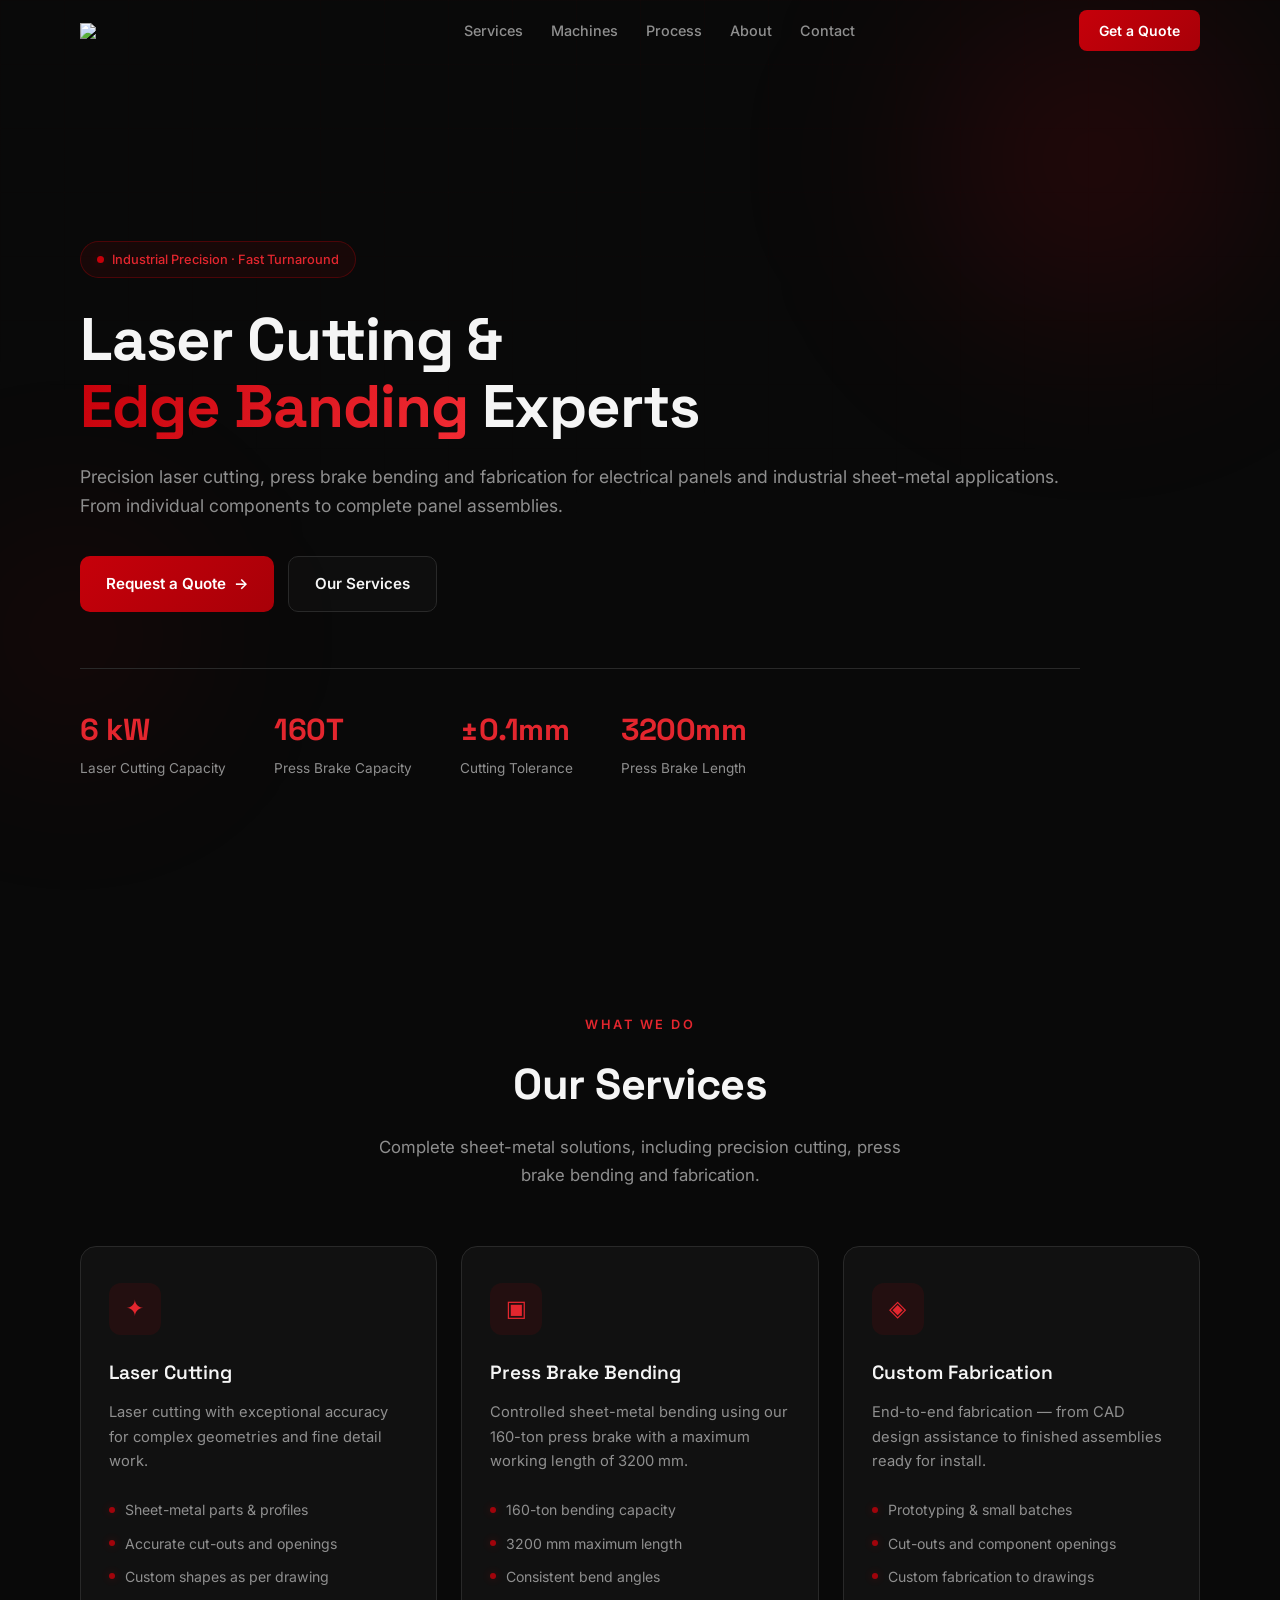
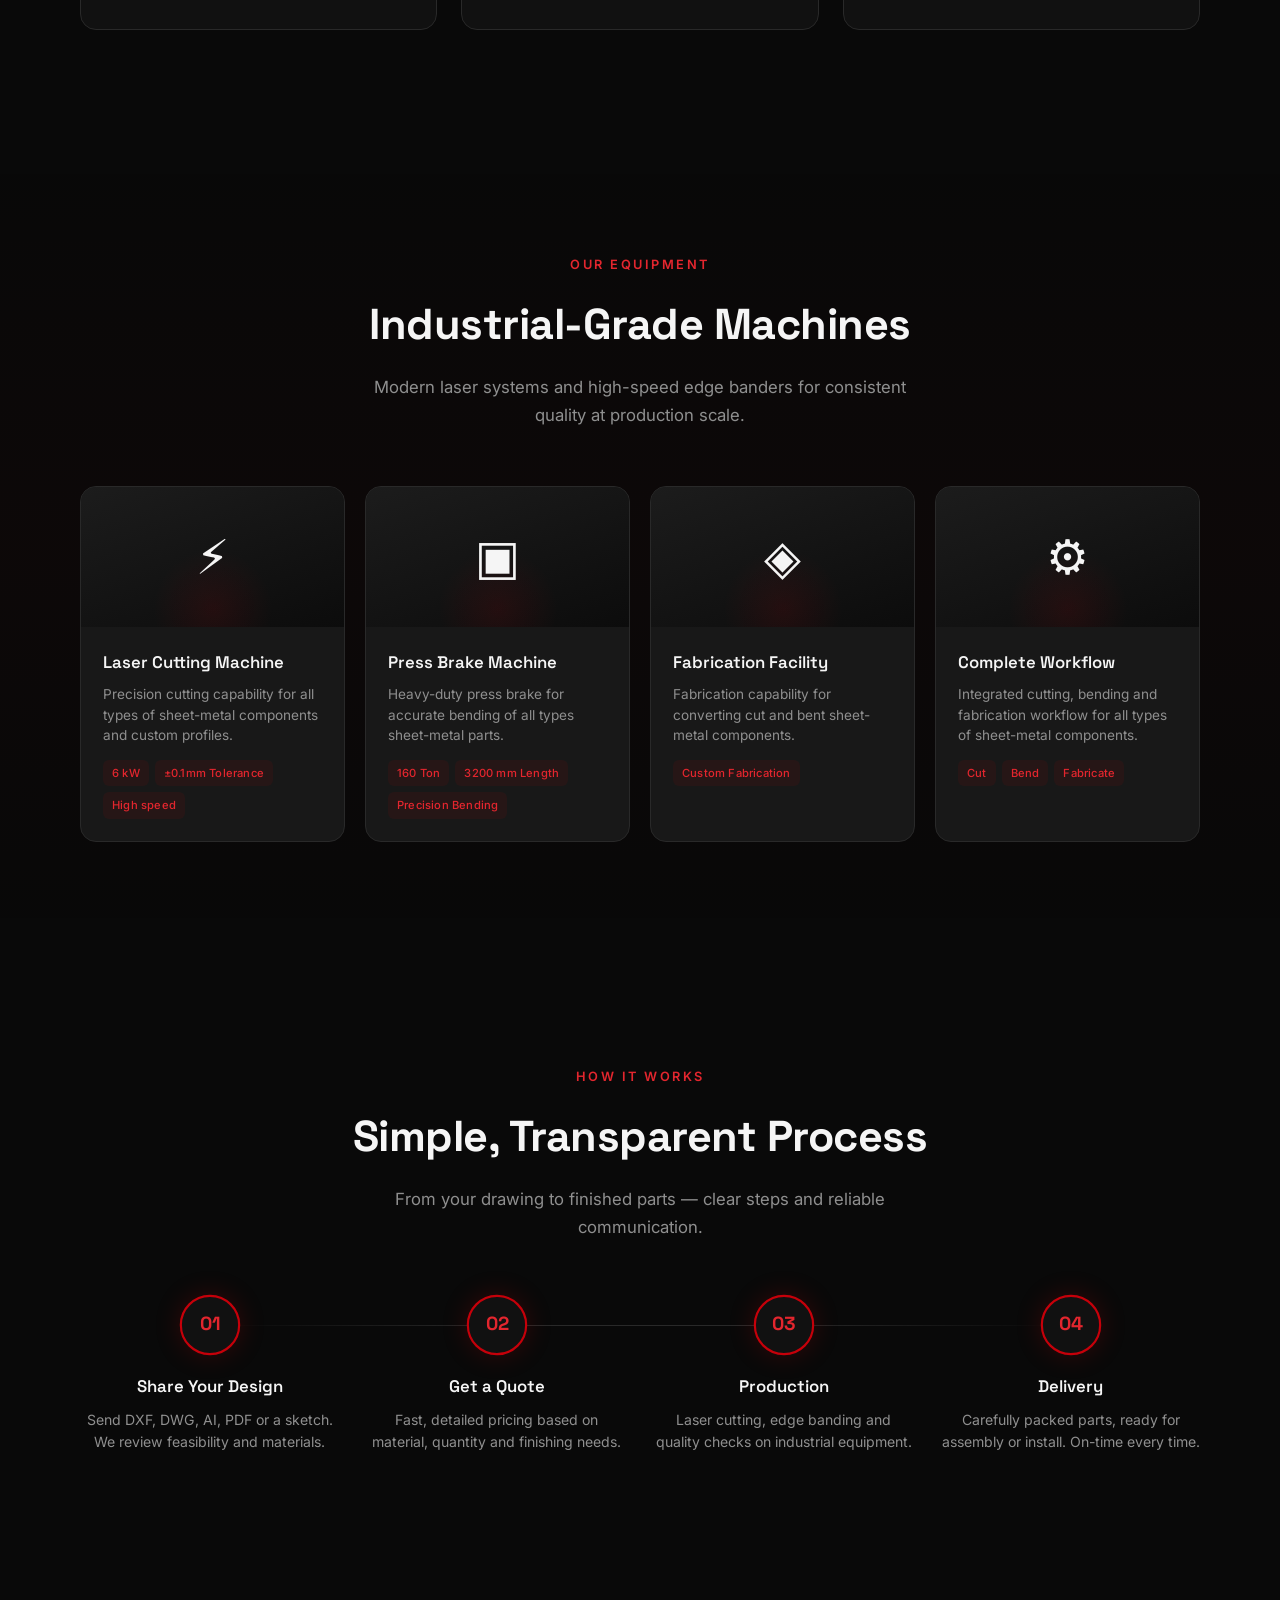
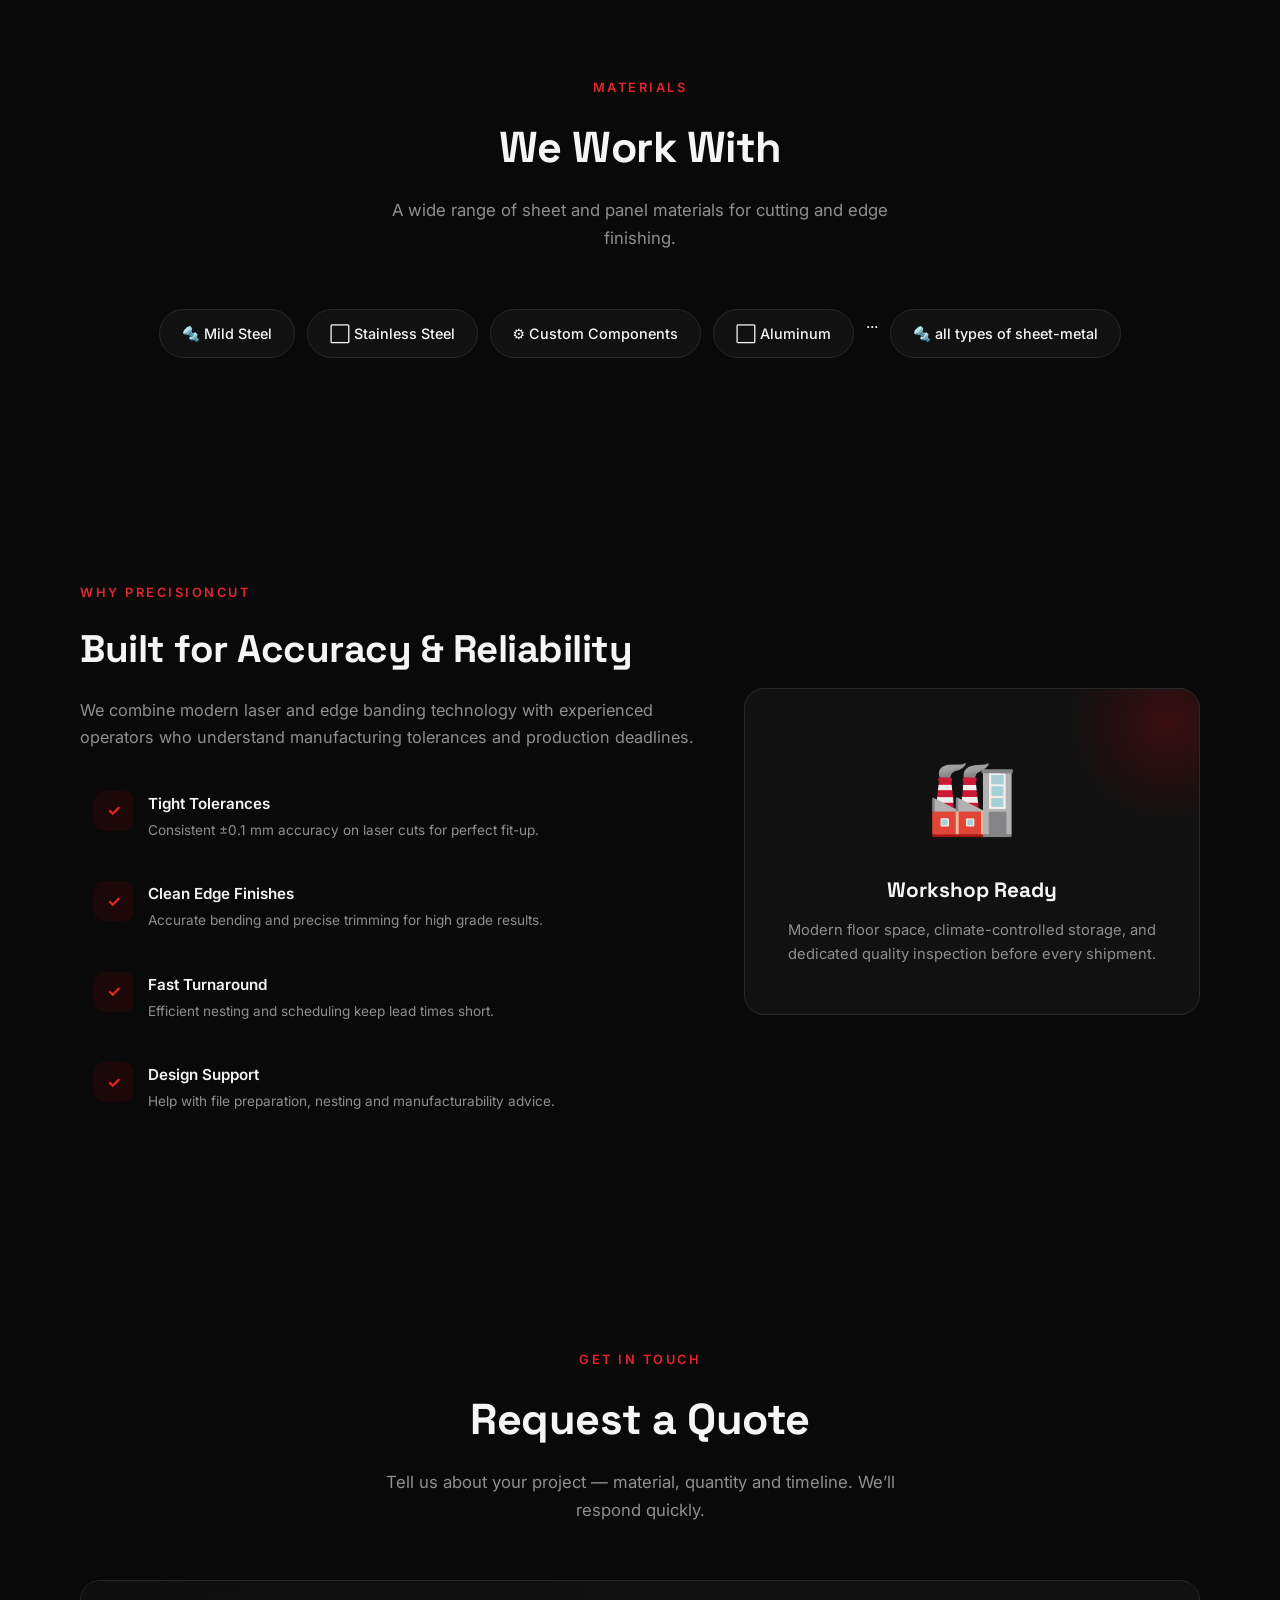
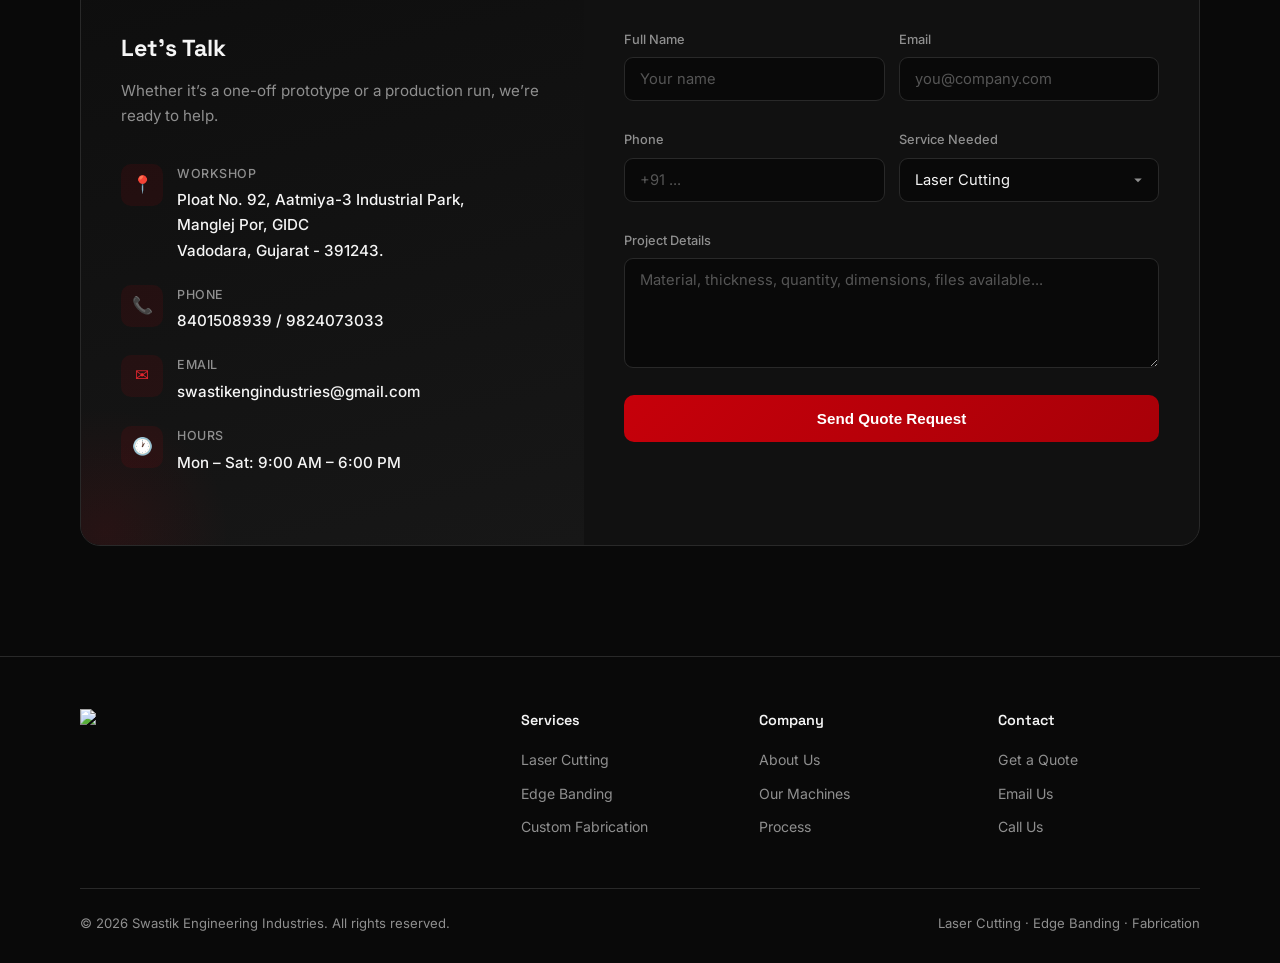
==== commit e38ffdb3: "Add files via upload" ====
--- a/engineering.html
+++ b/engineering.html
@@ -4,15 +4,16 @@
 <head>
     <meta charset="UTF-8">
     <meta name="viewport" content="width=device-width, initial-scale=1.0">
-    <title>PrecisionCut | Laser Cutting & Edge Banding</title>
+    <title>Swastik Engineering Industries | Laser Cutting & Banding</title>
     <meta name="description"
         content="Professional laser cutting and edge banding services for wood, acrylic, metal and custom fabrication. Precision, speed and quality.">
+    <link rel="icon" type="image/x-icon" href="./assets/images/favicon.png">
     <link rel="preconnect" href="https://fonts.googleapis.com">
     <link rel="preconnect" href="https://fonts.gstatic.com" crossorigin>
     <link
         href="https://fonts.googleapis.com/css2?family=Inter:wght@400;500;600;700;800&family=Space+Grotesk:wght@500;600;700&display=swap"
         rel="stylesheet">
-    <style>
+    <!-- <style>
         :root {
             --bg: #070a0f;
             --bg-card: #0e141c;
@@ -82,6 +83,7 @@
             z-index: 1000;
             transition: background 0.4s var(--ease), box-shadow 0.4s, border-color 0.4s;
             border-bottom: 1px solid transparent;
+            padding: 10px 0px;
         }
 
         header.scrolled {
@@ -96,54 +98,25 @@
             display: flex;
             align-items: center;
             justify-content: space-between;
-            height: 70px;
         }
 
         .logo {
-            font-family: 'Space Grotesk', sans-serif;
-            font-weight: 700;
-            font-size: 1.3rem;
-            letter-spacing: -0.3px;
-            color: var(--text);
-            text-decoration: none;
             display: flex;
             align-items: center;
-            gap: 10px;
-            transition: opacity 0.2s;
-        }
-
-        .logo:hover {
-            opacity: 0.9;
-        }
-
-        .logo span {
-            color: var(--accent);
-        }
-
-        .logo-icon {
-            width: 34px;
-            height: 34px;
-            background: linear-gradient(135deg, var(--accent), #0088aa);
-            border-radius: 9px;
-            display: grid;
-            place-items: center;
-            font-size: 1rem;
-            box-shadow: 0 0 20px var(--accent-glow);
-            animation: logoPulse 3s ease-in-out infinite;
-        }
-
-        @keyframes logoPulse {
-
-            0%,
-            100% {
-                box-shadow: 0 0 16px var(--accent-glow);
-            }
-
-            50% {
-                box-shadow: 0 0 28px rgba(0, 229, 255, 0.4);
-            }
-        }
-
+            width: 160px;
+            height: auto;
+            transition: all 0.3s ease-in-out;
+        }
+
+        .logo img {
+    width: 100%;
+    height: auto;
+    object-fit: cover;
+    display: block;
+}
+header.scrolled .logo{
+    width: 80px;
+}
         .nav-links {
             display: flex;
             gap: 28px;
@@ -249,7 +222,7 @@
             min-height: 100dvh;
             display: flex;
             align-items: center;
-            padding: 110px 0 80px;
+            padding: 200px 0 80px;
             position: relative;
             overflow: hidden;
         }
@@ -1340,7 +1313,2289 @@
                 transform: none;
             }
         }
+    </style> -->
+    <style>
+        :root {
+            /* =========================================
+           RED + BLACK COLOR SYSTEM
+        ========================================= */
+            --bg: #090909;
+            --bg-card: #111111;
+            --bg-elevated: #181818;
+
+            --accent: #c6000a;
+            --accent-dim: #a80008;
+            --accent-dark: #7f0006;
+            --accent-light: #e3262e;
+
+            --accent-glow: rgba(198, 0, 10, 0.22);
+            --accent-glow-soft: rgba(198, 0, 10, 0.10);
+
+            --text: #f5f5f5;
+            --text-muted: #8f8f8f;
+            --text-light: #b8b8b8;
+
+            --border: #292929;
+            --border-light: #333333;
+            --border-accent: rgba(198, 0, 10, 0.45);
+
+            --success: #22c55e;
+
+            --radius: 16px;
+            --radius-sm: 10px;
+
+            --shadow: 0 25px 60px rgba(0, 0, 0, 0.55);
+
+            --ease: cubic-bezier(0.22, 1, 0.36, 1);
+            --ease-out: cubic-bezier(0.16, 1, 0.3, 1);
+        }
+
+
+        /* =========================================
+       RESET
+    ========================================= */
+
+        *,
+        *::before,
+        *::after {
+            margin: 0;
+            padding: 0;
+            box-sizing: border-box;
+        }
+
+        html {
+            scroll-behavior: smooth;
+            -webkit-font-smoothing: antialiased;
+        }
+
+        body {
+            font-family: 'Inter', system-ui, -apple-system, sans-serif;
+            background: var(--bg);
+            color: var(--text);
+            line-height: 1.65;
+            overflow-x: hidden;
+        }
+
+
+        /* =========================================
+       BACKGROUND GRID
+    ========================================= */
+
+        .bg-grid {
+            position: fixed;
+            inset: 0;
+
+            background-image:
+                linear-gradient(rgba(198, 0, 10, 0.025) 1px,
+                    transparent 1px),
+                linear-gradient(90deg,
+                    rgba(198, 0, 10, 0.025) 1px,
+                    transparent 1px);
+
+            background-size: 64px 64px;
+
+            pointer-events: none;
+            z-index: 0;
+
+            mask-image:
+                radial-gradient(ellipse 80% 60% at 50% 0%,
+                    black,
+                    transparent);
+        }
+
+
+        .container {
+            width: min(1120px, 92%);
+            margin: 0 auto;
+            position: relative;
+            z-index: 1;
+        }
+
+
+        /* =========================================
+       NAVIGATION
+    ========================================= */
+
+        header {
+            position: fixed;
+            top: 0;
+            left: 0;
+            right: 0;
+            z-index: 1000;
+
+            transition:
+                background 0.4s var(--ease),
+                box-shadow 0.4s,
+                border-color 0.4s;
+
+            border-bottom: 1px solid transparent;
+            padding: 10px 0;
+        }
+
+
+        header.scrolled {
+            background: rgba(9, 9, 9, 0.90);
+
+            backdrop-filter: blur(20px) saturate(1.2);
+            -webkit-backdrop-filter: blur(20px) saturate(1.2);
+
+            border-bottom-color: var(--border);
+
+            box-shadow:
+                0 4px 40px rgba(0, 0, 0, 0.45);
+        }
+
+
+        nav {
+            display: flex;
+            align-items: center;
+            justify-content: space-between;
+        }
+
+
+        .logo {
+            display: flex;
+            align-items: center;
+
+            width: 160px;
+            height: auto;
+
+            transition:
+                width 0.3s ease-in-out,
+                transform 0.3s ease-in-out;
+        }
+
+
+        .logo img {
+            width: 100%;
+            height: auto;
+            object-fit: cover;
+            display: block;
+        }
+
+
+        header.scrolled .logo {
+            width: 80px;
+        }
+
+
+        .nav-links {
+            display: flex;
+            gap: 28px;
+            list-style: none;
+        }
+
+
+        .nav-links a {
+            color: var(--text-muted);
+            text-decoration: none;
+
+            font-weight: 500;
+            font-size: 0.9rem;
+
+            transition: color 0.25s;
+
+            position: relative;
+            padding: 4px 0;
+        }
+
+
+        .nav-links a::after {
+            content: '';
+
+            position: absolute;
+            bottom: 0;
+            left: 50%;
+
+            width: 0;
+            height: 2px;
+
+            background: var(--accent);
+
+            border-radius: 2px;
+
+            transition:
+                width 0.3s var(--ease),
+                left 0.3s var(--ease);
+        }
+
+
+        .nav-links a:hover {
+            color: var(--text);
+        }
+
+
+        .nav-links a:hover::after {
+            width: 100%;
+            left: 0;
+        }
+
+
+        /* NAV CTA */
+
+        .nav-cta {
+            background:
+                linear-gradient(135deg,
+                    var(--accent),
+                    var(--accent-dim));
+
+            color: #ffffff;
+
+            padding: 9px 20px;
+
+            border-radius: 8px;
+
+            font-weight: 600;
+            font-size: 0.875rem;
+
+            text-decoration: none;
+
+            transition:
+                transform 0.3s var(--ease),
+                box-shadow 0.3s;
+
+            position: relative;
+            overflow: hidden;
+        }
+
+
+        .nav-cta::before {
+            content: '';
+
+            position: absolute;
+            inset: 0;
+
+            background:
+                linear-gradient(135deg,
+                    transparent,
+                    rgba(255, 255, 255, 0.20),
+                    transparent);
+
+            transform: translateX(-100%);
+
+            transition: transform 0.5s;
+        }
+
+
+        .nav-cta:hover {
+            transform: translateY(-2px);
+
+            box-shadow:
+                0 8px 28px var(--accent-glow);
+        }
+
+
+        .nav-cta:hover::before {
+            transform: translateX(100%);
+        }
+
+
+        /* HAMBURGER */
+
+        .hamburger {
+            display: none;
+
+            flex-direction: column;
+            gap: 5px;
+
+            cursor: pointer;
+
+            background: none;
+            border: none;
+
+            padding: 6px;
+            z-index: 10;
+        }
+
+
+        .hamburger span {
+            width: 22px;
+            height: 2px;
+
+            background: var(--text);
+
+            border-radius: 2px;
+
+            transition:
+                transform 0.3s var(--ease),
+                opacity 0.3s;
+        }
+
+
+        .hamburger.active span:nth-child(1) {
+            transform:
+                rotate(45deg) translate(5px, 5px);
+        }
+
+
+        .hamburger.active span:nth-child(2) {
+            opacity: 0;
+        }
+
+
+        .hamburger.active span:nth-child(3) {
+            transform:
+                rotate(-45deg) translate(5px, -5px);
+        }
+
+
+        /* =========================================
+       HERO
+    ========================================= */
+
+        .hero {
+            min-height: 100vh;
+            min-height: 100dvh;
+
+            display: flex;
+            align-items: center;
+
+            padding: 200px 0 80px;
+
+            position: relative;
+            overflow: hidden;
+        }
+
+
+        .hero-orb {
+            position: absolute;
+
+            border-radius: 50%;
+
+            filter: blur(80px);
+
+            pointer-events: none;
+
+            animation:
+                orbFloat 12s ease-in-out infinite;
+        }
+
+
+        .hero-orb-1 {
+            width: 500px;
+            height: 500px;
+
+            background:
+                radial-gradient(circle,
+                    rgba(198, 0, 10, 0.18),
+                    transparent 70%);
+
+            top: -10%;
+            right: -5%;
+        }
+
+
+        .hero-orb-2 {
+            width: 350px;
+            height: 350px;
+
+            background:
+                radial-gradient(circle,
+                    rgba(198, 0, 10, 0.10),
+                    transparent 70%);
+
+            bottom: 10%;
+            left: -8%;
+
+            animation-delay: -4s;
+            animation-duration: 15s;
+        }
+
+
+        @keyframes orbFloat {
+
+            0%,
+            100% {
+                transform:
+                    translate(0, 0) scale(1);
+            }
+
+            33% {
+                transform:
+                    translate(30px, -20px) scale(1.05);
+            }
+
+            66% {
+                transform:
+                    translate(-20px, 15px) scale(0.95);
+            }
+        }
+
+
+        .hero-content {
+            max-width: 1000px;
+        }
+
+
+        /* BADGE */
+
+        .badge {
+            display: inline-flex;
+            align-items: center;
+            gap: 8px;
+
+            background: rgba(198, 0, 10, 0.08);
+
+            border: 1px solid rgba(198, 0, 10, 0.30);
+
+            color: var(--accent-light);
+
+            padding: 7px 16px;
+
+            border-radius: 100px;
+
+            font-size: 0.8rem;
+            font-weight: 500;
+
+            margin-bottom: 28px;
+
+            opacity: 0;
+
+            animation:
+                fadeUp 0.8s var(--ease-out) 0.1s forwards;
+        }
+
+
+        .badge-dot {
+            width: 7px;
+            height: 7px;
+
+            background: var(--accent);
+
+            border-radius: 50%;
+
+            box-shadow:
+                0 0 10px var(--accent-glow);
+
+            animation:
+                blink 2s ease-in-out infinite;
+        }
+
+
+        @keyframes blink {
+
+            0%,
+            100% {
+                opacity: 1;
+                transform: scale(1);
+            }
+
+            50% {
+                opacity: 0.4;
+                transform: scale(0.8);
+            }
+        }
+
+
+        /* HERO HEADING */
+
+        .hero h1 {
+            font-family: 'Space Grotesk', sans-serif;
+
+            font-size:
+                clamp(2.5rem, 5.5vw, 3.75rem);
+
+            font-weight: 700;
+
+            line-height: 1.12;
+
+            margin-bottom: 22px;
+
+            letter-spacing: -1px;
+
+            opacity: 0;
+
+            animation:
+                fadeUp 0.8s var(--ease-out) 0.2s forwards;
+        }
+
+
+        .hero h1 .highlight {
+            background:
+                linear-gradient(120deg,
+                    #c6000a 0%,
+                    #f02a32 50%,
+                    #c6000a 100%);
+
+            background-size: 200% auto;
+
+            -webkit-background-clip: text;
+            -webkit-text-fill-color: transparent;
+            background-clip: text;
+
+            animation:
+                shimmer 4s linear infinite;
+        }
+
+
+        @keyframes shimmer {
+            to {
+                background-position: 200% center;
+            }
+        }
+
+
+        .hero>.container>.hero-content>p {
+            font-size: 1.1rem;
+
+            color: var(--text-muted);
+
+            margin-bottom: 36px;
+
+            max-width: 1000px;
+
+            opacity: 0;
+
+            animation:
+                fadeUp 0.8s var(--ease-out) 0.35s forwards;
+        }
+
+
+        /* HERO BUTTONS */
+
+        .hero-btns {
+            display: flex;
+            gap: 14px;
+            flex-wrap: wrap;
+
+            opacity: 0;
+
+            animation:
+                fadeUp 0.8s var(--ease-out) 0.5s forwards;
+        }
+
+
+        .btn {
+            display: inline-flex;
+            align-items: center;
+            justify-content: center;
+
+            gap: 8px;
+
+            padding: 14px 26px;
+
+            border-radius: var(--radius-sm);
+
+            font-weight: 600;
+            font-size: 0.95rem;
+
+            text-decoration: none;
+
+            transition:
+                transform 0.35s var(--ease),
+                box-shadow 0.35s,
+                background 0.3s,
+                border-color 0.3s,
+                color 0.3s;
+
+            cursor: pointer;
+
+            border: none;
+
+            position: relative;
+            overflow: hidden;
+        }
+
+
+        .btn-primary {
+            background:
+                linear-gradient(135deg,
+                    var(--accent),
+                    var(--accent-dim));
+
+            color: #ffffff;
+        }
+
+
+        .btn-primary:hover {
+            transform:
+                translateY(-3px) scale(1.02);
+
+            box-shadow:
+                0 14px 40px var(--accent-glow);
+        }
+
+
+        .btn-primary:active {
+            transform:
+                translateY(-1px) scale(0.99);
+        }
+
+
+        .btn-secondary {
+            background: rgba(255, 255, 255, 0.025);
+
+            color: var(--text);
+
+            border:
+                1px solid var(--border);
+        }
+
+
+        .btn-secondary:hover {
+            border-color:
+                var(--border-accent);
+
+            color:
+                var(--accent-light);
+
+            background:
+                rgba(198, 0, 10, 0.06);
+
+            transform:
+                translateY(-3px);
+        }
+
+
+        .btn-arrow {
+            transition:
+                transform 0.3s var(--ease);
+        }
+
+
+        .btn:hover .btn-arrow {
+            transform:
+                translateX(4px);
+        }
+
+
+        /* HERO STATS */
+
+        .hero-stats {
+            display: flex;
+            gap: 48px;
+
+            margin-top: 56px;
+
+            padding-top: 36px;
+
+            border-top:
+                1px solid var(--border);
+
+            opacity: 0;
+
+            animation:
+                fadeUp 0.8s var(--ease-out) 0.65s forwards;
+        }
+
+
+        .stat h3 {
+            font-family:
+                'Space Grotesk',
+                sans-serif;
+
+            font-size: 1.9rem;
+
+            font-weight: 700;
+
+            color:
+                var(--accent-light);
+
+            letter-spacing: -0.5px;
+        }
+
+
+        .stat p {
+            font-size: 0.85rem;
+
+            color:
+                var(--text-muted);
+
+            margin-top: 2px;
+        }
+
+
+        @keyframes fadeUp {
+
+            from {
+                opacity: 0;
+                transform:
+                    translateY(28px);
+            }
+
+            to {
+                opacity: 1;
+                transform:
+                    translateY(0);
+            }
+        }
+
+
+        /* =========================================
+       SCROLL REVEAL
+    ========================================= */
+
+        .reveal {
+            opacity: 0;
+
+            transform:
+                translateY(40px);
+
+            transition:
+                opacity 0.7s var(--ease-out),
+                transform 0.7s var(--ease-out);
+        }
+
+
+        .reveal.visible {
+            opacity: 1;
+            transform:
+                translateY(0);
+        }
+
+
+        .reveal-delay-1 {
+            transition-delay: 0.1s;
+        }
+
+        .reveal-delay-2 {
+            transition-delay: 0.2s;
+        }
+
+        .reveal-delay-3 {
+            transition-delay: 0.3s;
+        }
+
+        .reveal-delay-4 {
+            transition-delay: 0.4s;
+        }
+
+
+        /* =========================================
+       SECTIONS
+    ========================================= */
+
+        section {
+            padding: 110px 0;
+
+            position: relative;
+            z-index: 1;
+        }
+
+
+        .section-header {
+            text-align: center;
+
+            margin-bottom: 56px;
+        }
+
+
+        .section-header .label {
+            color:
+                var(--accent-light);
+
+            font-weight: 600;
+
+            font-size: 0.8rem;
+
+            text-transform: uppercase;
+
+            letter-spacing: 2.5px;
+
+            margin-bottom: 14px;
+
+            display: inline-block;
+        }
+
+
+        .section-header h2 {
+            font-family:
+                'Space Grotesk',
+                sans-serif;
+
+            font-size:
+                clamp(1.9rem, 4vw, 2.7rem);
+
+            font-weight: 700;
+
+            margin-bottom: 14px;
+
+            letter-spacing: -0.5px;
+        }
+
+
+        .section-header p {
+            color:
+                var(--text-muted);
+
+            max-width: 540px;
+
+            margin: 0 auto;
+
+            font-size: 1.05rem;
+        }
+
+
+        /* =========================================
+       SERVICES
+    ========================================= */
+
+        .services-grid {
+            display: grid;
+
+            grid-template-columns:
+                repeat(3, 1fr);
+
+            gap: 24px;
+        }
+
+
+        .service-card {
+            background:
+                var(--bg-card);
+
+            border:
+                1px solid var(--border);
+
+            border-radius:
+                var(--radius);
+
+            padding:
+                36px 28px;
+
+            transition:
+                transform 0.4s var(--ease),
+                border-color 0.4s,
+                box-shadow 0.4s;
+
+            position: relative;
+
+            overflow: hidden;
+        }
+
+
+        .service-card::before {
+            content: '';
+
+            position: absolute;
+
+            top: 0;
+            left: 0;
+            right: 0;
+
+            height: 2px;
+
+            background:
+                linear-gradient(90deg,
+                    var(--accent),
+                    var(--accent-light));
+
+            transform:
+                scaleX(0);
+
+            transform-origin: left;
+
+            transition:
+                transform 0.45s var(--ease);
+        }
+
+
+        .service-card::after {
+            content: '';
+
+            position: absolute;
+
+            inset: 0;
+
+            background:
+                radial-gradient(600px circle at var(--mouse-x, 50%) var(--mouse-y, 50%),
+                    rgba(198, 0, 10, 0.07),
+                    transparent 40%);
+
+            opacity: 0;
+
+            transition:
+                opacity 0.4s;
+
+            pointer-events: none;
+        }
+
+
+        .service-card:hover {
+            transform:
+                translateY(-8px);
+
+            border-color:
+                var(--border-accent);
+
+            box-shadow:
+                var(--shadow);
+        }
+
+
+        .service-card:hover::before {
+            transform:
+                scaleX(1);
+        }
+
+
+        .service-card:hover::after {
+            opacity: 1;
+        }
+
+
+        .service-icon {
+            width: 52px;
+            height: 52px;
+
+            background:
+                rgba(198, 0, 10, 0.10);
+
+            border-radius: 12px;
+
+            display: grid;
+            place-items: center;
+
+            font-size: 1.4rem;
+
+            margin-bottom: 22px;
+
+            color:
+                var(--accent-light);
+
+            transition:
+                transform 0.4s var(--ease),
+                background 0.3s;
+        }
+
+
+        .service-card:hover .service-icon {
+            transform:
+                scale(1.1) rotate(-3deg);
+
+            background:
+                rgba(198, 0, 10, 0.18);
+
+            box-shadow:
+                0 8px 25px rgba(198, 0, 10, 0.12);
+        }
+
+
+        .service-card h3 {
+            font-family:
+                'Space Grotesk',
+                sans-serif;
+
+            font-size: 1.2rem;
+
+            margin-bottom: 12px;
+
+            font-weight: 600;
+        }
+
+
+        .service-card>p {
+            color:
+                var(--text-muted);
+
+            font-size: 0.92rem;
+
+            margin-bottom: 20px;
+        }
+
+
+        .service-card ul {
+            list-style: none;
+        }
+
+
+        .service-card li {
+            color:
+                var(--text-muted);
+
+            font-size: 0.88rem;
+
+            padding: 5px 0;
+
+            display: flex;
+            align-items: center;
+
+            gap: 10px;
+
+            transition:
+                color 0.25s,
+                transform 0.25s;
+        }
+
+
+        .service-card:hover li {
+            color:
+                var(--text-light);
+        }
+
+
+        .service-card li::before {
+            content: '';
+
+            width: 6px;
+            height: 6px;
+
+            background:
+                var(--accent);
+
+            border-radius: 50%;
+
+            flex-shrink: 0;
+
+            opacity: 0.8;
+
+            box-shadow:
+                0 0 8px rgba(198, 0, 10, 0.4);
+        }
+
+
+        /* =========================================
+       MACHINES
+    ========================================= */
+
+        .machines {
+            background:
+                linear-gradient(180deg,
+                    transparent 0%,
+                    rgba(198, 0, 10, 0.025) 50%,
+                    transparent 100%);
+        }
+
+
+        .machines-grid {
+            display: grid;
+
+            grid-template-columns:
+                repeat(4, 1fr);
+
+            gap: 20px;
+        }
+
+
+        .machine-card {
+            background:
+                var(--bg-elevated);
+
+            border:
+                1px solid var(--border);
+
+            border-radius:
+                var(--radius);
+
+            overflow: hidden;
+
+            transition:
+                transform 0.4s var(--ease),
+                border-color 0.4s,
+                box-shadow 0.4s;
+        }
+
+
+        .machine-card:hover {
+            transform:
+                translateY(-6px);
+
+            border-color:
+                var(--border-accent);
+
+            box-shadow:
+                0 20px 50px rgba(0, 0, 0, 0.4);
+        }
+
+
+        .machine-visual {
+            height: 140px;
+
+            background:
+                linear-gradient(160deg,
+                    #1c1c1c,
+                    #0c0c0c);
+
+            display: flex;
+
+            align-items: center;
+            justify-content: center;
+
+            font-size: 3rem;
+
+            position: relative;
+
+            overflow: hidden;
+        }
+
+
+        .machine-visual::before {
+            content: '';
+
+            position: absolute;
+
+            width: 120px;
+            height: 120px;
+
+            background:
+                radial-gradient(circle,
+                    var(--accent-glow),
+                    transparent 70%);
+
+            bottom: -30%;
+            left: 50%;
+
+            transform:
+                translateX(-50%);
+
+            transition:
+                opacity 0.4s,
+                transform 0.5s var(--ease);
+
+            opacity: 0.5;
+        }
+
+
+        .machine-card:hover .machine-visual::before {
+            opacity: 1;
+
+            transform:
+                translateX(-50%) scale(1.3);
+        }
+
+
+        .machine-visual span {
+            position: relative;
+
+            z-index: 1;
+
+            transition:
+                transform 0.4s var(--ease);
+        }
+
+
+        .machine-card:hover .machine-visual span {
+            transform:
+                scale(1.15);
+        }
+
+
+        .machine-info {
+            padding: 22px;
+        }
+
+
+        .machine-info h3 {
+            font-family:
+                'Space Grotesk',
+                sans-serif;
+
+            font-size: 1.05rem;
+
+            margin-bottom: 8px;
+
+            font-weight: 600;
+        }
+
+
+        .machine-info p {
+            color:
+                var(--text-muted);
+
+            font-size: 0.85rem;
+
+            margin-bottom: 14px;
+
+            line-height: 1.5;
+        }
+
+
+        .specs {
+            display: flex;
+
+            flex-wrap: wrap;
+
+            gap: 6px;
+        }
+
+
+        .spec-tag {
+            background:
+                rgba(198, 0, 10, 0.08);
+
+            color:
+                var(--accent-light);
+
+            font-size: 0.7rem;
+
+            padding: 4px 9px;
+
+            border-radius: 6px;
+
+            font-weight: 500;
+
+            letter-spacing: 0.2px;
+
+            transition:
+                background 0.3s;
+        }
+
+
+        .machine-card:hover .spec-tag {
+            background:
+                rgba(198, 0, 10, 0.14);
+        }
+
+
+        /* =========================================
+       PROCESS
+    ========================================= */
+
+        .process-steps {
+            display: grid;
+
+            grid-template-columns:
+                repeat(4, 1fr);
+
+            gap: 28px;
+
+            position: relative;
+        }
+
+
+        .process-steps::before {
+            content: '';
+
+            position: absolute;
+
+            top: 28px;
+
+            left: 12%;
+            right: 12%;
+
+            height: 1px;
+
+            background:
+                linear-gradient(90deg,
+                    transparent,
+                    var(--border),
+                    var(--border),
+                    transparent);
+
+            z-index: 0;
+        }
+
+
+        .step {
+            text-align: center;
+
+            position: relative;
+
+            z-index: 1;
+        }
+
+
+        .step-num {
+            width: 56px;
+            height: 56px;
+
+            background:
+                var(--bg-card);
+
+            border:
+                2px solid var(--border);
+
+            border-radius: 50%;
+
+            display: grid;
+            place-items: center;
+
+            margin:
+                0 auto 20px;
+
+            font-family:
+                'Space Grotesk',
+                sans-serif;
+
+            font-weight: 700;
+
+            color:
+                var(--text-muted);
+
+            font-size: 1.1rem;
+
+            transition:
+                border-color 0.4s,
+                color 0.4s,
+                box-shadow 0.4s,
+                transform 0.4s var(--ease);
+        }
+
+
+        .step:hover .step-num,
+        .step.visible .step-num {
+            border-color:
+                var(--accent);
+
+            color:
+                var(--accent-light);
+
+            box-shadow:
+                0 0 24px var(--accent-glow);
+
+            transform:
+                scale(1.08);
+        }
+
+
+        .step h3 {
+            font-family:
+                'Space Grotesk',
+                sans-serif;
+
+            font-size: 1.05rem;
+
+            margin-bottom: 8px;
+
+            font-weight: 600;
+        }
+
+
+        .step p {
+            color:
+                var(--text-muted);
+
+            font-size: 0.88rem;
+
+            line-height: 1.55;
+        }
+
+
+        /* =========================================
+       MATERIALS
+    ========================================= */
+
+        .materials-row {
+            display: flex;
+
+            flex-wrap: wrap;
+
+            justify-content: center;
+
+            gap: 12px;
+        }
+
+
+        .material-chip {
+            background:
+                var(--bg-card);
+
+            border:
+                1px solid var(--border);
+
+            padding:
+                12px 22px;
+
+            border-radius:
+                100px;
+
+            font-weight: 500;
+
+            font-size: 0.9rem;
+
+            transition:
+                all 0.35s var(--ease);
+
+            display: flex;
+
+            align-items: center;
+
+            gap: 8px;
+
+            cursor: default;
+        }
+
+
+        .material-chip:hover {
+            border-color:
+                var(--border-accent);
+
+            color:
+                var(--accent-light);
+
+            transform:
+                translateY(-4px) scale(1.04);
+
+            box-shadow:
+                0 10px 30px rgba(0, 0, 0, 0.3);
+
+            background:
+                rgba(198, 0, 10, 0.05);
+        }
+
+
+        /* =========================================
+       WHY US
+    ========================================= */
+
+        .why-grid {
+            display: grid;
+
+            grid-template-columns:
+                1.15fr 0.85fr;
+
+            gap: 48px;
+
+            align-items: center;
+        }
+
+
+        .why-content .label {
+            color:
+                var(--accent-light);
+
+            font-weight: 600;
+
+            font-size: 0.8rem;
+
+            text-transform: uppercase;
+
+            letter-spacing: 2.5px;
+
+            margin-bottom: 14px;
+
+            display: inline-block;
+        }
+
+
+        .why-content h2 {
+            font-family:
+                'Space Grotesk',
+                sans-serif;
+
+            font-size:
+                clamp(1.8rem, 3.5vw, 2.4rem);
+
+            margin-bottom: 16px;
+
+            letter-spacing: -0.5px;
+        }
+
+
+        .why-content>p {
+            color:
+                var(--text-muted);
+
+            margin-bottom: 28px;
+
+            font-size: 1.02rem;
+        }
+
+
+        .features-list {
+            display: flex;
+
+            flex-direction: column;
+
+            gap: 16px;
+        }
+
+
+        .feature-item {
+            display: flex;
+
+            gap: 14px;
+
+            align-items: flex-start;
+
+            padding:
+                12px 14px;
+
+            border-radius: 12px;
+
+            transition:
+                background 0.3s;
+        }
+
+
+        .feature-item:hover {
+            background:
+                rgba(198, 0, 10, 0.04);
+        }
+
+
+        .feature-icon {
+            width: 40px;
+            height: 40px;
+
+            min-width: 40px;
+
+            background:
+                rgba(198, 0, 10, 0.10);
+
+            border-radius: 10px;
+
+            display: grid;
+            place-items: center;
+
+            color:
+                var(--accent-light);
+
+            font-size: 1rem;
+
+            font-weight: 700;
+
+            transition:
+                transform 0.35s var(--ease),
+                background 0.3s;
+        }
+
+
+        .feature-item:hover .feature-icon {
+            transform:
+                scale(1.1);
+
+            background:
+                rgba(198, 0, 10, 0.18);
+        }
+
+
+        .feature-item h4 {
+            font-size: 0.95rem;
+
+            margin-bottom: 3px;
+
+            font-weight: 600;
+        }
+
+
+        .feature-item p {
+            color:
+                var(--text-muted);
+
+            font-size: 0.85rem;
+        }
+
+
+        /* WHY VISUAL */
+
+        .why-visual {
+            background:
+                var(--bg-card);
+
+            border:
+                1px solid var(--border);
+
+            border-radius: 20px;
+
+            padding:
+                48px 36px;
+
+            text-align: center;
+
+            position: relative;
+
+            overflow: hidden;
+
+            transition:
+                border-color 0.4s,
+                box-shadow 0.4s;
+        }
+
+
+        .why-visual:hover {
+            border-color:
+                var(--border-accent);
+
+            box-shadow:
+                0 20px 50px rgba(0, 0, 0, 0.35);
+        }
+
+
+        .why-visual::before {
+            content: '';
+
+            position: absolute;
+
+            width: 200px;
+            height: 200px;
+
+            background:
+                radial-gradient(circle,
+                    var(--accent-glow),
+                    transparent 70%);
+
+            top: -20%;
+            right: -15%;
+
+            animation:
+                orbFloat 10s ease-in-out infinite;
+        }
+
+
+        .why-visual .big-icon {
+            font-size: 4.5rem;
+
+            margin-bottom: 18px;
+
+            position: relative;
+
+            display: inline-block;
+
+            animation:
+                floatIcon 4s ease-in-out infinite;
+        }
+
+
+        @keyframes floatIcon {
+
+            0%,
+            100% {
+                transform:
+                    translateY(0);
+            }
+
+            50% {
+                transform:
+                    translateY(-10px);
+            }
+        }
+
+
+        .why-visual h3 {
+            font-family:
+                'Space Grotesk',
+                sans-serif;
+
+            font-size: 1.3rem;
+
+            margin-bottom: 10px;
+
+            position: relative;
+        }
+
+
+        .why-visual p {
+            color:
+                var(--text-muted);
+
+            font-size: 0.92rem;
+
+            position: relative;
+        }
+
+
+        /* =========================================
+       CONTACT
+    ========================================= */
+
+        .contact-wrapper {
+            display: grid;
+
+            grid-template-columns:
+                0.9fr 1.1fr;
+
+            gap: 0;
+
+            background:
+                var(--bg-card);
+
+            border:
+                1px solid var(--border);
+
+            border-radius: 20px;
+
+            overflow: hidden;
+
+            transition:
+                box-shadow 0.4s;
+        }
+
+
+        .contact-wrapper:hover {
+            box-shadow:
+                0 30px 70px rgba(0, 0, 0, 0.4);
+        }
+
+
+        .contact-info {
+            background:
+                linear-gradient(165deg,
+                    #0e0e0e,
+                    #171717);
+
+            padding:
+                48px 40px;
+
+            position: relative;
+
+            overflow: hidden;
+        }
+
+
+        .contact-info::before {
+            content: '';
+
+            position: absolute;
+
+            width: 250px;
+            height: 250px;
+
+            background:
+                radial-gradient(circle,
+                    rgba(198, 0, 10, 0.10),
+                    transparent 70%);
+
+            bottom: -20%;
+            left: -20%;
+        }
+
+
+        .contact-info h3 {
+            font-family:
+                'Space Grotesk',
+                sans-serif;
+
+            font-size: 1.45rem;
+
+            margin-bottom: 10px;
+
+            position: relative;
+        }
+
+
+        .contact-info>p {
+            color:
+                var(--text-muted);
+
+            margin-bottom: 36px;
+
+            font-size: 0.95rem;
+
+            position: relative;
+        }
+
+
+        .contact-detail {
+            display: flex;
+
+            gap: 14px;
+
+            margin-bottom: 22px;
+
+            align-items: flex-start;
+
+            position: relative;
+
+            transition:
+                transform 0.3s var(--ease);
+        }
+
+
+        .contact-detail:hover {
+            transform:
+                translateX(4px);
+        }
+
+
+        .contact-detail .icon {
+            width: 42px;
+            height: 42px;
+
+            background:
+                rgba(198, 0, 10, 0.10);
+
+            border-radius: 10px;
+
+            display: grid;
+            place-items: center;
+
+            color:
+                var(--accent-light);
+
+            font-size: 1.05rem;
+
+            flex-shrink: 0;
+
+            transition:
+                background 0.3s,
+                transform 0.3s;
+        }
+
+
+        .contact-detail:hover .icon {
+            background:
+                rgba(198, 0, 10, 0.18);
+
+            transform:
+                scale(1.08);
+        }
+
+
+        .contact-detail h4 {
+            font-size: 0.78rem;
+
+            color:
+                var(--text-muted);
+
+            margin-bottom: 3px;
+
+            font-weight: 500;
+
+            text-transform: uppercase;
+
+            letter-spacing: 0.5px;
+        }
+
+
+        .contact-detail p, .contact-detail p a {
+            font-weight: 500;
+            font-size: 0.95rem;
+            text-decoration: none;
+            color: var(--text);
+        }
+
+
+        .contact-form {
+            padding:
+                48px 40px;
+        }
+
+
+        .form-row {
+            display: grid;
+
+            grid-template-columns:
+                1fr 1fr;
+
+            gap: 14px;
+
+            margin-bottom: 14px;
+        }
+
+
+        .form-group {
+            margin-bottom: 14px;
+        }
+
+
+        .form-group label {
+            display: block;
+
+            font-size: 0.8rem;
+
+            font-weight: 500;
+
+            margin-bottom: 7px;
+
+            color:
+                var(--text-muted);
+        }
+
+
+        .form-group input,
+        .form-group select,
+        .form-group textarea {
+            width: 100%;
+
+            background:
+                var(--bg);
+
+            border:
+                1px solid var(--border);
+
+            border-radius: 9px;
+
+            padding:
+                12px 15px;
+
+            color:
+                var(--text);
+
+            font-family: inherit;
+
+            font-size: 0.92rem;
+
+            transition:
+                border-color 0.25s,
+                box-shadow 0.25s;
+        }
+
+
+        .form-group input:focus,
+        .form-group select:focus,
+        .form-group textarea:focus {
+            outline: none;
+
+            border-color:
+                var(--accent);
+
+            box-shadow:
+                0 0 0 3px rgba(198, 0, 10, 0.12);
+        }
+
+
+        .form-group input::placeholder,
+        .form-group textarea::placeholder {
+            color:
+                #555555;
+        }
+
+
+        .form-group textarea {
+            resize: vertical;
+
+            min-height: 110px;
+        }
+
+
+        .form-group select {
+            cursor: pointer;
+
+            appearance: none;
+
+            background-image:
+                url("data:image/svg+xml,%3Csvg xmlns='http://www.w3.org/2000/svg' width='12' height='12' fill='%238f8f8f' viewBox='0 0 16 16'%3E%3Cpath d='M8 11L3 6h10l-5 5z'/%3E%3C/svg%3E");
+
+            background-repeat: no-repeat;
+
+            background-position:
+                right 14px center;
+        }
+
+
+        .form-submit {
+            width: 100%;
+
+            justify-content: center;
+
+            margin-top: 6px;
+
+            padding: 15px;
+        }
+
+
+        /* =========================================
+       FOOTER
+    ========================================= */
+
+        footer {
+            border-top:
+                1px solid var(--border);
+
+            padding:
+                52px 0 28px;
+
+            position: relative;
+
+            z-index: 1;
+        }
+
+
+        .footer-grid {
+            display: grid;
+
+            grid-template-columns:
+                2fr 1fr 1fr 1fr;
+
+            gap: 36px;
+
+            margin-bottom: 40px;
+        }
+
+
+        .footer-brand .logo {
+            margin-bottom: 14px;
+        }
+
+
+        .footer-brand p {
+            color:
+                var(--text-muted);
+
+            font-size: 0.88rem;
+
+            max-width: 270px;
+
+            line-height: 1.6;
+        }
+
+
+        .footer-col h4 {
+            font-size: 0.9rem;
+
+            margin-bottom: 16px;
+
+            font-weight: 600;
+
+            font-family:
+                'Space Grotesk',
+                sans-serif;
+        }
+
+
+        .footer-col a {
+            display: block;
+
+            color:
+                var(--text-muted);
+
+            text-decoration: none;
+
+            font-size: 0.88rem;
+
+            margin-bottom: 10px;
+
+            transition:
+                color 0.25s,
+                transform 0.25s;
+        }
+
+
+        .footer-col a:hover {
+            color:
+                var(--accent-light);
+
+            transform:
+                translateX(3px);
+        }
+
+
+        .footer-bottom {
+            display: flex;
+
+            justify-content: space-between;
+
+            align-items: center;
+
+            padding-top: 24px;
+
+            border-top:
+                1px solid var(--border);
+
+            color:
+                var(--text-muted);
+
+            font-size: 0.82rem;
+        }
+
+
+        /* =========================================
+       RESPONSIVE
+    ========================================= */
+
+        @media (max-width: 1024px) {
+
+            .services-grid {
+                grid-template-columns:
+                    1fr 1fr;
+            }
+
+            .machines-grid {
+                grid-template-columns:
+                    1fr 1fr;
+            }
+
+            .process-steps {
+                grid-template-columns:
+                    1fr 1fr;
+            }
+
+            .process-steps::before {
+                display: none;
+            }
+        }
+
+
+        @media (max-width: 768px) {
+
+            .hero {
+                padding: 120px 0 80px;
+            }
+
+            .logo {
+                width: 100px;
+            }
+
+            .nav-links {
+                display: none;
+            }
+
+
+            .nav-cta {
+                display: none;
+            }
+
+
+            .hamburger {
+                display: flex;
+            }
+
+
+            .nav-links.open {
+                display: flex;
+
+                flex-direction: column;
+
+                position: absolute;
+
+                top: 70px;
+
+                left: 0;
+                right: 0;
+
+                background:
+                    rgba(17, 17, 17, 0.97);
+
+                backdrop-filter:
+                    blur(20px);
+
+                padding:
+                    20px 24px 28px;
+
+                border-bottom:
+                    1px solid var(--border);
+
+                gap: 4px;
+
+                animation:
+                    slideDown 0.35s var(--ease);
+            }
+
+
+            @keyframes slideDown {
+
+                from {
+                    opacity: 0;
+
+                    transform:
+                        translateY(-12px);
+                }
+
+                to {
+                    opacity: 1;
+
+                    transform:
+                        translateY(0);
+                }
+            }
+
+
+            .nav-links.open a {
+                padding:
+                    12px 0;
+
+                font-size: 1rem;
+            }
+
+
+            .why-grid,
+            .contact-wrapper {
+                grid-template-columns:
+                    1fr;
+            }
+
+
+            .footer-grid {
+                grid-template-columns:
+                    1fr 1fr;
+
+                gap: 28px;
+            }
+
+
+            .form-row {
+                grid-template-columns:
+                    1fr;
+            }
+
+
+            .hero-stats {
+                gap: 28px;
+
+                flex-wrap: wrap;
+            }
+
+
+            .services-grid {
+                grid-template-columns:
+                    1fr;
+            }
+
+
+            .machines-grid {
+                grid-template-columns:
+                    1fr 1fr;
+            }
+
+
+            section {
+                padding:
+                    80px 0;
+            }
+        }
+
+
+        @media (max-width: 480px) {
+
+            .footer-grid {
+                grid-template-columns:
+                    1fr;
+            }
+
+
+            .machines-grid {
+                grid-template-columns:
+                    1fr;
+            }
+
+
+            .process-steps {
+                grid-template-columns:
+                    1fr;
+            }
+
+
+            .hero-btns {
+                flex-direction:
+                    column;
+            }
+
+
+            .btn {
+                justify-content:
+                    center;
+
+                width: 100%;
+            }
+
+
+            .contact-info,
+            .contact-form {
+                padding:
+                    32px 24px;
+            }
+        }
+
+
+        /* =========================================
+       REDUCED MOTION
+    ========================================= */
+
+        @media (prefers-reduced-motion: reduce) {
+
+            *,
+            *::before,
+            *::after {
+                animation-duration:
+                    0.01ms !important;
+
+                animation-iteration-count:
+                    1 !important;
+
+                transition-duration:
+                    0.01ms !important;
+            }
+
+
+            .reveal {
+                opacity: 1;
+
+                transform: none;
+            }
+        }
     </style>
+
 </head>
 
 <body>
@@ -1350,8 +3605,7 @@
     <header id="header">
         <nav class="container">
             <a href="#home" class="logo">
-                <div class="logo-icon">⚡</div>
-                Precision<span>Cut</span>
+                <img src="./assets/images/swastik_logo.png" />
             </a>
             <ul class="nav-links" id="navLinks">
                 <li><a href="#services">Services</a></li>
@@ -1629,21 +3883,22 @@
                         <div class="icon">📍</div>
                         <div>
                             <h4>Workshop</h4>
-                            <p>Industrial Area, Sector 12<br>Your City, State 000000</p>
+                            <p>Ploat No. 92, Aatmiya-3 Industrial Park,</br> Manglej Por, GIDC </br> Vadodara, Gujarat - 391243. </p>
                         </div>
                     </div>
                     <div class="contact-detail">
                         <div class="icon">📞</div>
                         <div>
                             <h4>Phone</h4>
-                            <p>+91 98765 43210</p>
+                            <p><a href="tel:8401508939">8401508939</a> / 
+                                <a href="tel:9824073033">9824073033</a></p>
                         </div>
                     </div>
                     <div class="contact-detail">
                         <div class="icon">✉️</div>
                         <div>
                             <h4>Email</h4>
-                            <p>quotes@precisioncut.example</p>
+                            <p><a href="mailto:swastikengindustries@gmail.com">swastikengindustries@gmail.com</a></p>
                         </div>
                     </div>
                     <div class="contact-detail">
@@ -1654,7 +3909,7 @@
                         </div>
                     </div>
                 </div>
-                <form class="contact-form" id="quoteForm" onsubmit="handleSubmit(event)">
+                <form class="contact-form" id="quoteForm">
                     <div class="form-row">
                         <div class="form-group">
                             <label for="name">Full Name</label>
@@ -1676,7 +3931,7 @@
                             <label for="service">Service Needed</label>
                             <select id="service" name="service">
                                 <option value="laser">Laser Cutting</option>
-                                <option value="banding">Edge Banding</option>
+                                <option value="banding">Banding</option>
                                 <option value="both">Both / Full Fabrication</option>
                                 <option value="other">Other / Consultation</option>
                             </select>
@@ -1689,6 +3944,8 @@
                     </div>
                     <button type="submit" class="btn btn-primary form-submit">Send Quote Request</button>
                 </form>
+                
+
             </div>
         </div>
     </section>
@@ -1699,11 +3956,10 @@
             <div class="footer-grid">
                 <div class="footer-brand">
                     <a href="#home" class="logo">
-                        <div class="logo-icon">⚡</div>
-                        Precision<span>Cut</span>
+                        <img src="./assets/images/swastik_logo.png" />
                     </a>
-                    <p>Professional laser cutting and edge banding for industry and custom
-                        fabricators.</p>
+                    <!-- <p>Professional laser cutting and edge banding for industry and custom
+                        fabricators.</p> -->
                 </div>
                 <div class="footer-col">
                     <h4>Services</h4>
@@ -1725,11 +3981,105 @@
                 </div>
             </div>
             <div class="footer-bottom">
-                <span>© 2026 PrecisionCut. All rights reserved.</span>
+                <span>© 2026 Swastik Engineering Industries. All rights reserved.</span>
                 <span>Laser Cutting · Edge Banding · Fabrication</span>
             </div>
         </div>
     </footer>
+
+
+    <script src="https://code.jquery.com/jquery-3.7.1.min.js"></script>
+    
+    <script>
+        $(document).ready(function () {
+
+            $('#quoteForm').on('submit', function (e) {
+
+                e.preventDefault();
+
+                const form = $(this);
+                const button = form.find('.form-submit');
+
+                const originalText = button.text();
+
+                // Disable button
+                button
+                    .prop('disabled', true)
+                    .text('Sending...');
+
+                $.ajax({
+                    url: 'send-quote.php',
+                    type: 'POST',
+                    data: form.serialize(),
+
+                    success: function (response) {
+
+                        console.log('PHP Response:', response);
+
+                        /*
+                         * If PHP returns JSON as a string,
+                         * convert it to an object.
+                         */
+                        if (typeof response === 'string') {
+                            try {
+                                response = JSON.parse(response);
+                            } catch (error) {
+                                console.error(
+                                    'Invalid JSON response:',
+                                    response
+                                );
+
+                                alert(
+                                    'Server returned an invalid response.'
+                                );
+
+                                return;
+                            }
+                        }
+
+                        if (response.success) {
+
+                            alert(
+                                'Thank you! Your quote request has been sent successfully.'
+                            );
+
+                            form[0].reset();
+
+                        } else {
+
+                            alert(
+                                response.message ||
+                                'Unable to send your request.'
+                            );
+                        }
+                    },
+
+                    error: function (xhr, status, error) {
+
+                        console.error('AJAX Error');
+                        console.error('Status:', status);
+                        console.error('Error:', error);
+                        console.error('HTTP Status:', xhr.status);
+                        console.error('Server Response:', xhr.responseText);
+
+                        alert(
+                            'Something went wrong while sending your request. Please try again.'
+                        );
+                    },
+
+                    complete: function () {
+
+                        button
+                            .prop('disabled', false)
+                            .text(originalText);
+
+                    }
+                });
+
+            });
+
+        });
+    </script>
 
     <script>
         // Header scroll
@@ -1793,6 +4143,7 @@
             }, 3200);
         }
     </script>
+
 </body>
 
 </html>
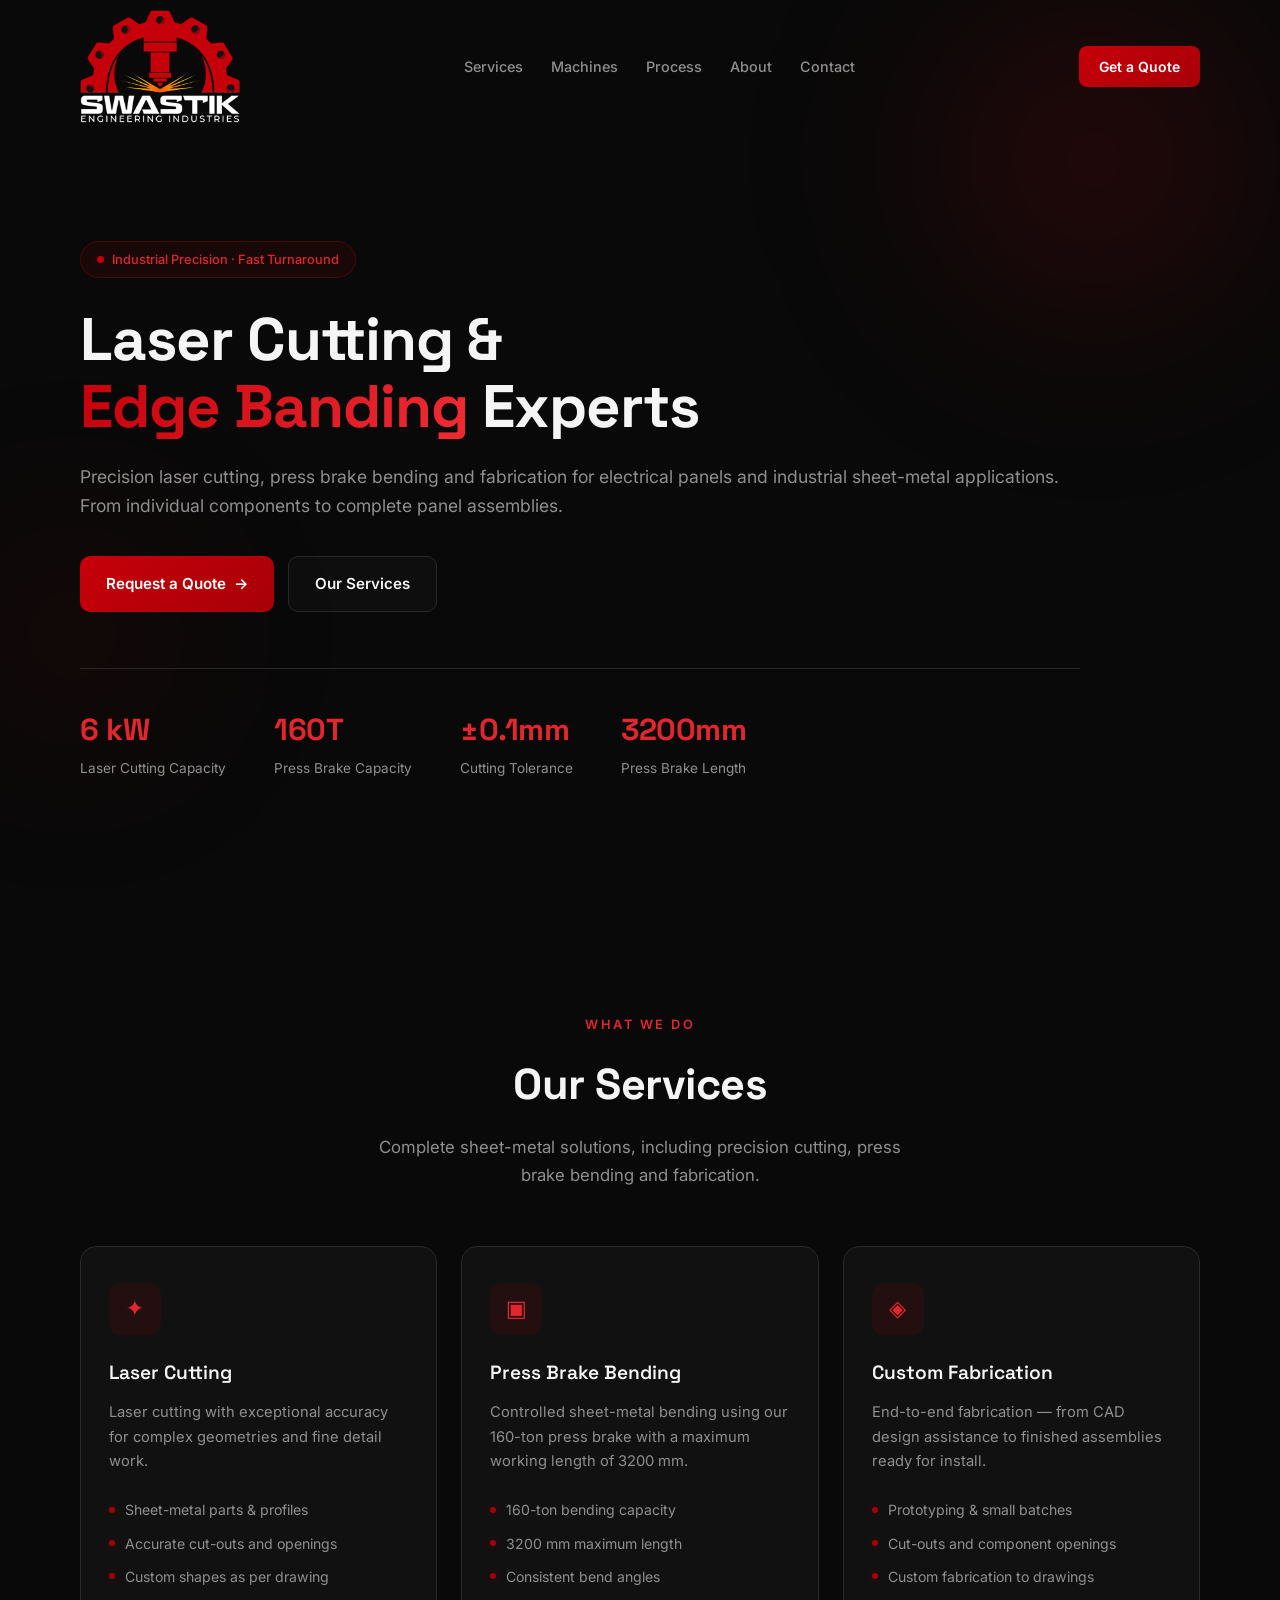
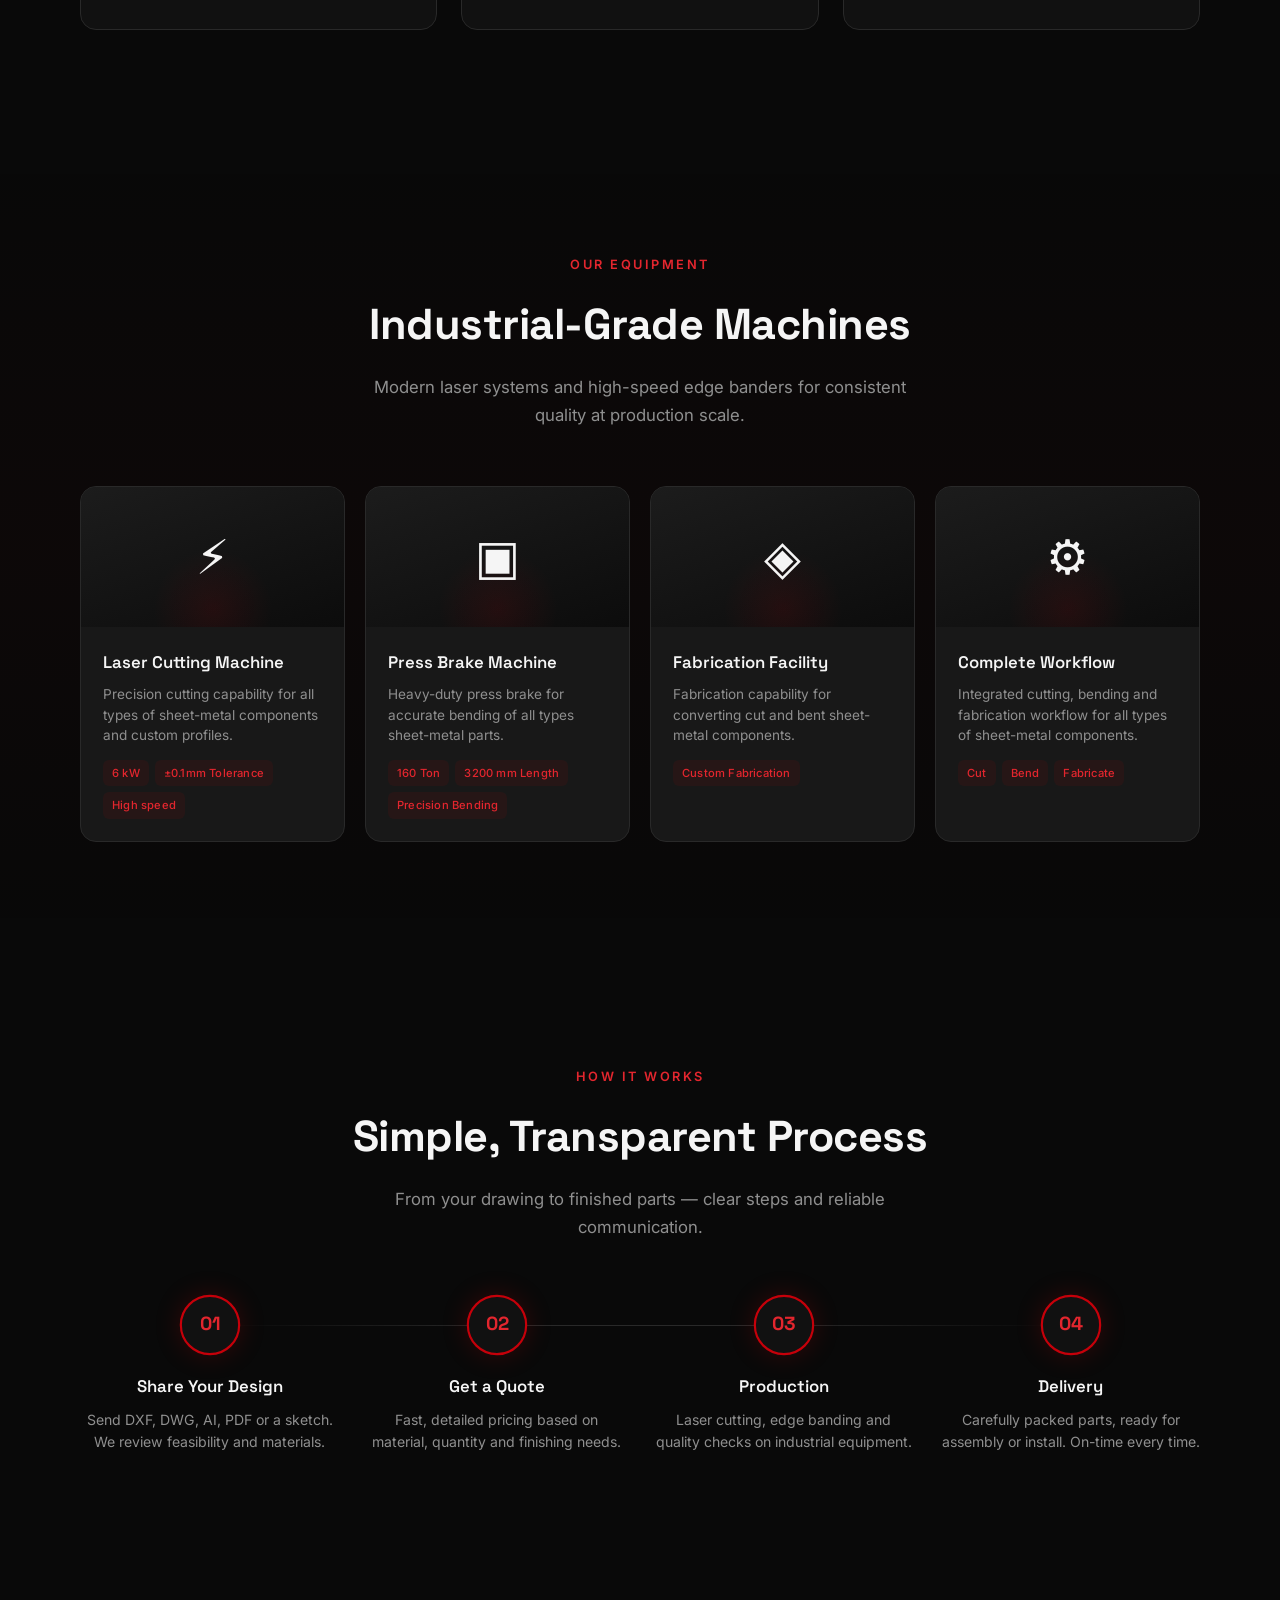
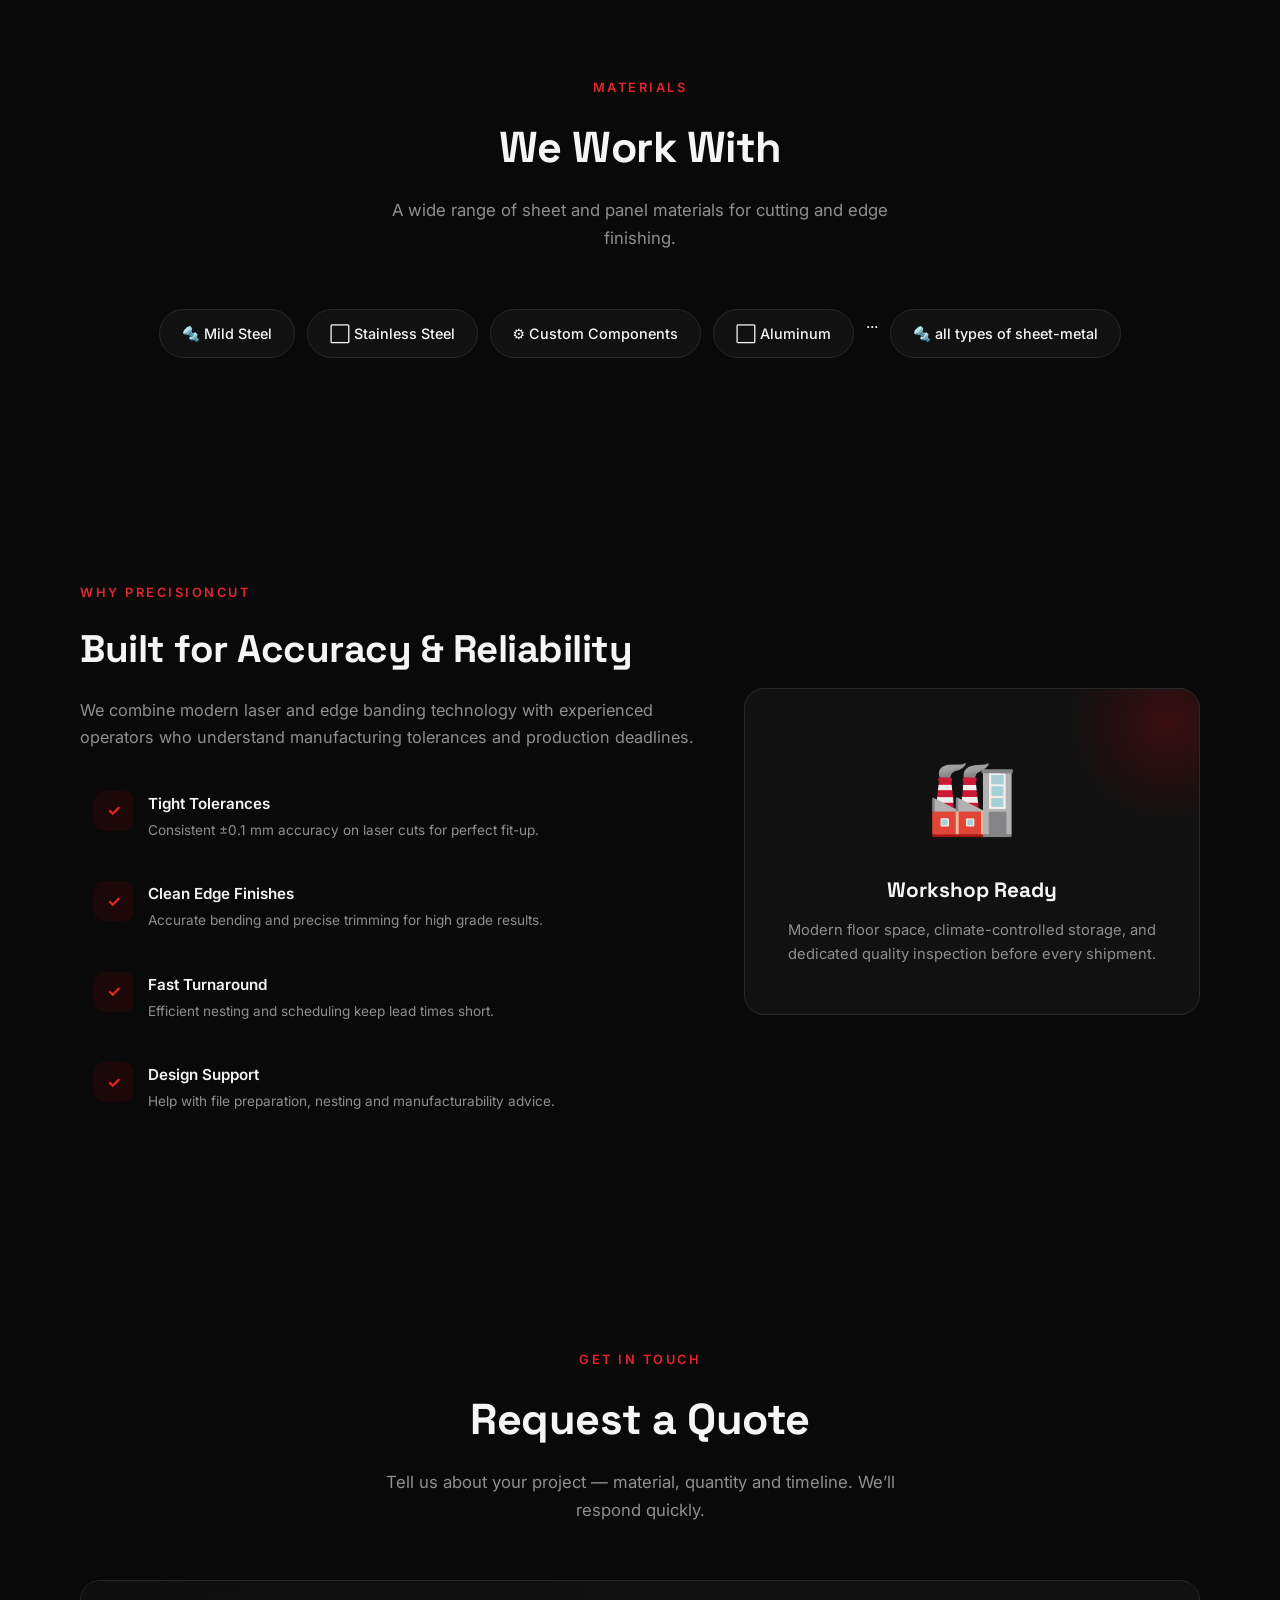
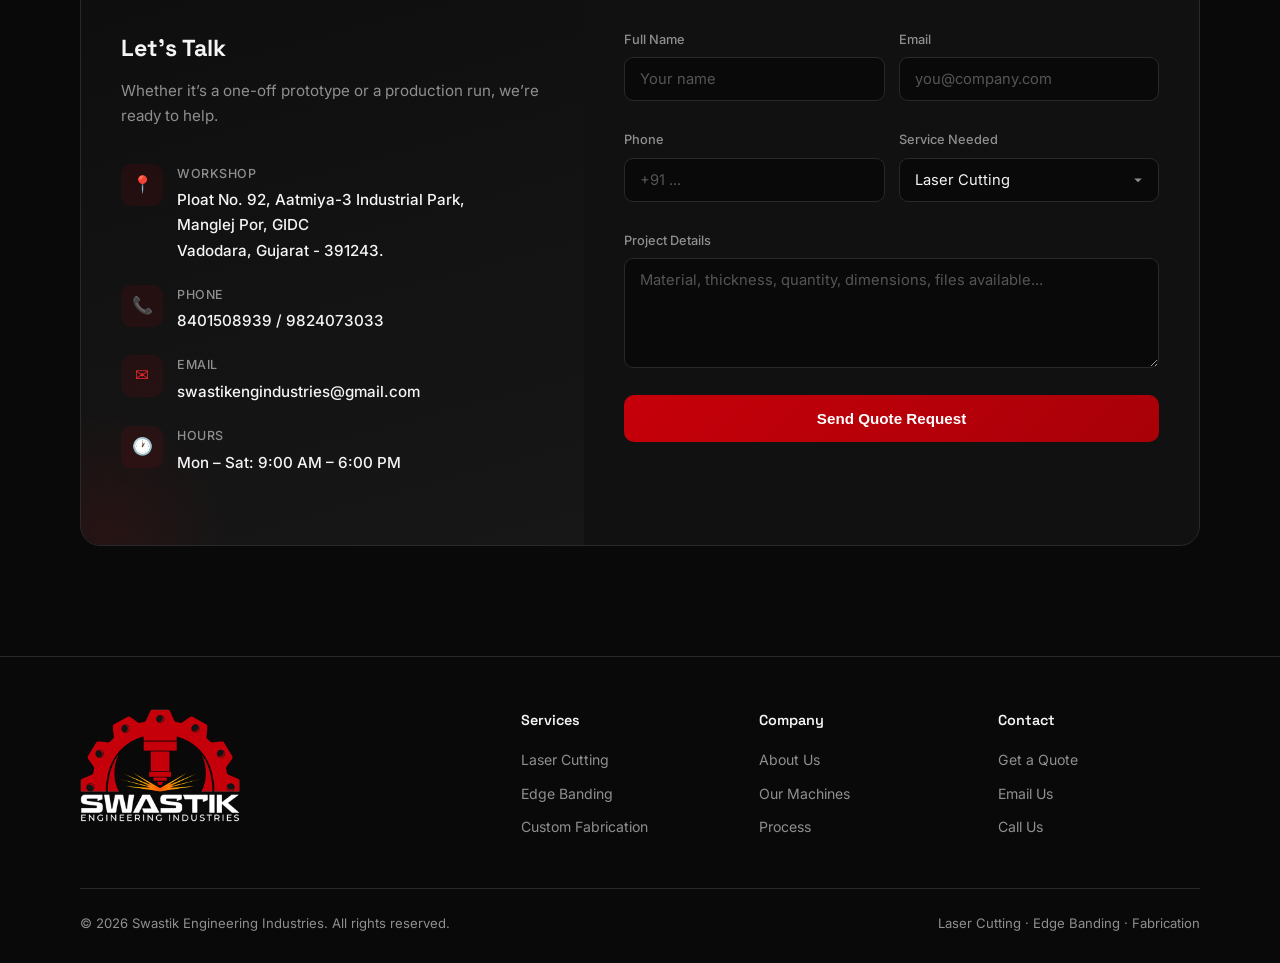
==== commit 6000479c: "first init" ====
--- a/engineering.html
+++ b/engineering.html
@@ -1,4149 +1,4149 @@
-<!DOCTYPE html>
-<html lang="en">
-
-<head>
-    <meta charset="UTF-8">
-    <meta name="viewport" content="width=device-width, initial-scale=1.0">
-    <title>Swastik Engineering Industries | Laser Cutting & Banding</title>
-    <meta name="description"
-        content="Professional laser cutting and edge banding services for wood, acrylic, metal and custom fabrication. Precision, speed and quality.">
-    <link rel="icon" type="image/x-icon" href="./assets/images/favicon.png">
-    <link rel="preconnect" href="https://fonts.googleapis.com">
-    <link rel="preconnect" href="https://fonts.gstatic.com" crossorigin>
-    <link
-        href="https://fonts.googleapis.com/css2?family=Inter:wght@400;500;600;700;800&family=Space+Grotesk:wght@500;600;700&display=swap"
-        rel="stylesheet">
-    <!-- <style>
-        :root {
-            --bg: #070a0f;
-            --bg-card: #0e141c;
-            --bg-elevated: #151d28;
-            --accent: #00e5ff;
-            --accent-dim: #00b8cc;
-            --accent-2: #ff5c35;
-            --accent-glow: rgba(0, 229, 255, 0.2);
-            --text: #f0f4f8;
-            --text-muted: #7a8ba0;
-            --border: #1e2a3a;
-            --success: #22c55e;
-            --radius: 16px;
-            --radius-sm: 10px;
-            --shadow: 0 25px 60px rgba(0, 0, 0, 0.5);
-            --ease: cubic-bezier(0.22, 1, 0.36, 1);
-            --ease-out: cubic-bezier(0.16, 1, 0.3, 1);
-        }
-
-        *,
-        *::before,
-        *::after {
-            margin: 0;
-            padding: 0;
-            box-sizing: border-box;
-        }
-
-        html {
-            scroll-behavior: smooth;
-            -webkit-font-smoothing: antialiased;
-        }
-
-        body {
-            font-family: 'Inter', system-ui, -apple-system, sans-serif;
-            background: var(--bg);
-            color: var(--text);
-            line-height: 1.65;
-            overflow-x: hidden;
-        }
-
-        /* Subtle animated grid */
-        .bg-grid {
-            position: fixed;
-            inset: 0;
-            background-image:
-                linear-gradient(rgba(0, 229, 255, 0.025) 1px, transparent 1px),
-                linear-gradient(90deg, rgba(0, 229, 255, 0.025) 1px, transparent 1px);
-            background-size: 64px 64px;
-            pointer-events: none;
-            z-index: 0;
-            mask-image: radial-gradient(ellipse 80% 60% at 50% 0%, black, transparent);
-        }
-
-        .container {
-            width: min(1120px, 92%);
-            margin: 0 auto;
-            position: relative;
-            z-index: 1;
-        }
-
-        /* ========== NAV ========== */
-        header {
-            position: fixed;
-            top: 0;
-            left: 0;
-            right: 0;
-            z-index: 1000;
-            transition: background 0.4s var(--ease), box-shadow 0.4s, border-color 0.4s;
-            border-bottom: 1px solid transparent;
-            padding: 10px 0px;
-        }
-
-        header.scrolled {
-            background: rgba(7, 10, 15, 0.88);
-            backdrop-filter: blur(20px) saturate(1.4);
-            -webkit-backdrop-filter: blur(20px) saturate(1.4);
-            border-bottom-color: var(--border);
-            box-shadow: 0 4px 40px rgba(0, 0, 0, 0.35);
-        }
-
-        nav {
-            display: flex;
-            align-items: center;
-            justify-content: space-between;
-        }
-
-        .logo {
-            display: flex;
-            align-items: center;
-            width: 160px;
-            height: auto;
-            transition: all 0.3s ease-in-out;
-        }
-
-        .logo img {
-    width: 100%;
-    height: auto;
-    object-fit: cover;
-    display: block;
-}
-header.scrolled .logo{
-    width: 80px;
-}
-        .nav-links {
-            display: flex;
-            gap: 28px;
-            list-style: none;
-        }
-
-        .nav-links a {
-            color: var(--text-muted);
-            text-decoration: none;
-            font-weight: 500;
-            font-size: 0.9rem;
-            transition: color 0.25s;
-            position: relative;
-            padding: 4px 0;
-        }
-
-        .nav-links a::after {
-            content: '';
-            position: absolute;
-            bottom: 0;
-            left: 50%;
-            width: 0;
-            height: 2px;
-            background: var(--accent);
-            border-radius: 2px;
-            transition: width 0.3s var(--ease), left 0.3s var(--ease);
-        }
-
-        .nav-links a:hover {
-            color: var(--text);
-        }
-
-        .nav-links a:hover::after {
-            width: 100%;
-            left: 0;
-        }
-
-        .nav-cta {
-            background: linear-gradient(135deg, var(--accent), var(--accent-dim));
-            color: #001018;
-            padding: 9px 20px;
-            border-radius: 8px;
-            font-weight: 600;
-            font-size: 0.875rem;
-            text-decoration: none;
-            transition: transform 0.3s var(--ease), box-shadow 0.3s;
-            position: relative;
-            overflow: hidden;
-        }
-
-        .nav-cta::before {
-            content: '';
-            position: absolute;
-            inset: 0;
-            background: linear-gradient(135deg, transparent, rgba(255, 255, 255, 0.25), transparent);
-            transform: translateX(-100%);
-            transition: transform 0.5s;
-        }
-
-        .nav-cta:hover {
-            transform: translateY(-2px);
-            box-shadow: 0 8px 28px var(--accent-glow);
-        }
-
-        .nav-cta:hover::before {
-            transform: translateX(100%);
-        }
-
-        .hamburger {
-            display: none;
-            flex-direction: column;
-            gap: 5px;
-            cursor: pointer;
-            background: none;
-            border: none;
-            padding: 6px;
-            z-index: 10;
-        }
-
-        .hamburger span {
-            width: 22px;
-            height: 2px;
-            background: var(--text);
-            border-radius: 2px;
-            transition: transform 0.3s var(--ease), opacity 0.3s;
-        }
-
-        .hamburger.active span:nth-child(1) {
-            transform: rotate(45deg) translate(5px, 5px);
-        }
-
-        .hamburger.active span:nth-child(2) {
-            opacity: 0;
-        }
-
-        .hamburger.active span:nth-child(3) {
-            transform: rotate(-45deg) translate(5px, -5px);
-        }
-
-        /* ========== HERO ========== */
-        .hero {
-            min-height: 100vh;
-            min-height: 100dvh;
-            display: flex;
-            align-items: center;
-            padding: 200px 0 80px;
-            position: relative;
-            overflow: hidden;
-        }
-
-        .hero-orb {
-            position: absolute;
-            border-radius: 50%;
-            filter: blur(80px);
-            pointer-events: none;
-            animation: orbFloat 12s ease-in-out infinite;
-        }
-
-        .hero-orb-1 {
-            width: 500px;
-            height: 500px;
-            background: radial-gradient(circle, rgba(0, 229, 255, 0.15), transparent 70%);
-            top: -10%;
-            right: -5%;
-        }
-
-        .hero-orb-2 {
-            width: 350px;
-            height: 350px;
-            background: radial-gradient(circle, rgba(255, 92, 53, 0.1), transparent 70%);
-            bottom: 10%;
-            left: -8%;
-            animation-delay: -4s;
-            animation-duration: 15s;
-        }
-
-        @keyframes orbFloat {
-
-            0%,
-            100% {
-                transform: translate(0, 0) scale(1);
-            }
-
-            33% {
-                transform: translate(30px, -20px) scale(1.05);
-            }
-
-            66% {
-                transform: translate(-20px, 15px) scale(0.95);
-            }
-        }
-
-        .hero-content {
-            max-width: 1000px;
-        }
-
-        .badge {
-            display: inline-flex;
-            align-items: center;
-            gap: 8px;
-            background: rgba(0, 229, 255, 0.08);
-            border: 1px solid rgba(0, 229, 255, 0.25);
-            color: var(--accent);
-            padding: 7px 16px;
-            border-radius: 100px;
-            font-size: 0.8rem;
-            font-weight: 500;
-            margin-bottom: 28px;
-            opacity: 0;
-            animation: fadeUp 0.8s var(--ease-out) 0.1s forwards;
-        }
-
-        .badge-dot {
-            width: 7px;
-            height: 7px;
-            background: var(--accent);
-            border-radius: 50%;
-            animation: blink 2s ease-in-out infinite;
-        }
-
-        @keyframes blink {
-
-            0%,
-            100% {
-                opacity: 1;
-                transform: scale(1);
-            }
-
-            50% {
-                opacity: 0.4;
-                transform: scale(0.8);
-            }
-        }
-
-        .hero h1 {
-            font-family: 'Space Grotesk', sans-serif;
-            font-size: clamp(2.5rem, 5.5vw, 3.75rem);
-            font-weight: 700;
-            line-height: 1.12;
-            margin-bottom: 22px;
-            letter-spacing: -1px;
-            opacity: 0;
-            animation: fadeUp 0.8s var(--ease-out) 0.2s forwards;
-        }
-
-        .hero h1 .highlight {
-            background: linear-gradient(120deg, var(--accent) 0%, #7aefff 50%, var(--accent) 100%);
-            background-size: 200% auto;
-            -webkit-background-clip: text;
-            -webkit-text-fill-color: transparent;
-            background-clip: text;
-            animation: shimmer 4s linear infinite;
-        }
-
-        @keyframes shimmer {
-            to {
-                background-position: 200% center;
-            }
-        }
-
-        .hero>.container>.hero-content>p {
-            font-size: 1.1rem;
-            color: var(--text-muted);
-            margin-bottom: 36px;
-            max-width: 1000px;
-            opacity: 0;
-            animation: fadeUp 0.8s var(--ease-out) 0.35s forwards;
-        }
-
-        .hero-btns {
-            display: flex;
-            gap: 14px;
-            flex-wrap: wrap;
-            opacity: 0;
-            animation: fadeUp 0.8s var(--ease-out) 0.5s forwards;
-        }
-
-        .btn {
-            display: inline-flex;
-            align-items: center;
-            gap: 8px;
-            padding: 14px 26px;
-            border-radius: var(--radius-sm);
-            font-weight: 600;
-            font-size: 0.95rem;
-            text-decoration: none;
-            transition: transform 0.35s var(--ease), box-shadow 0.35s, background 0.3s, border-color 0.3s, color 0.3s;
-            cursor: pointer;
-            border: none;
-            position: relative;
-            overflow: hidden;
-        }
-
-        .btn-primary {
-            background: linear-gradient(135deg, var(--accent), var(--accent-dim));
-            color: #001018;
-        }
-
-        .btn-primary:hover {
-            transform: translateY(-3px) scale(1.02);
-            box-shadow: 0 14px 40px var(--accent-glow);
-        }
-
-        .btn-primary:active {
-            transform: translateY(-1px) scale(0.99);
-        }
-
-        .btn-secondary {
-            background: rgba(255, 255, 255, 0.03);
-            color: var(--text);
-            border: 1px solid var(--border);
-        }
-
-        .btn-secondary:hover {
-            border-color: rgba(0, 229, 255, 0.5);
-            color: var(--accent);
-            background: rgba(0, 229, 255, 0.05);
-            transform: translateY(-3px);
-        }
-
-        .btn-arrow {
-            transition: transform 0.3s var(--ease);
-        }
-
-        .btn:hover .btn-arrow {
-            transform: translateX(4px);
-        }
-
-        .hero-stats {
-            display: flex;
-            gap: 48px;
-            margin-top: 56px;
-            padding-top: 36px;
-            border-top: 1px solid var(--border);
-            opacity: 0;
-            animation: fadeUp 0.8s var(--ease-out) 0.65s forwards;
-        }
-
-        .stat h3 {
-            font-family: 'Space Grotesk', sans-serif;
-            font-size: 1.9rem;
-            font-weight: 700;
-            color: var(--accent);
-            letter-spacing: -0.5px;
-        }
-
-        .stat p {
-            font-size: 0.85rem;
-            color: var(--text-muted);
-            margin-top: 2px;
-        }
-
-        @keyframes fadeUp {
-            from {
-                opacity: 0;
-                transform: translateY(28px);
-            }
-
-            to {
-                opacity: 1;
-                transform: translateY(0);
-            }
-        }
-
-        /* ========== SCROLL REVEAL ========== */
-        .reveal {
-            opacity: 0;
-            transform: translateY(40px);
-            transition: opacity 0.7s var(--ease-out), transform 0.7s var(--ease-out);
-        }
-
-        .reveal.visible {
-            opacity: 1;
-            transform: translateY(0);
-        }
-
-        .reveal-delay-1 {
-            transition-delay: 0.1s;
-        }
-
-        .reveal-delay-2 {
-            transition-delay: 0.2s;
-        }
-
-        .reveal-delay-3 {
-            transition-delay: 0.3s;
-        }
-
-        .reveal-delay-4 {
-            transition-delay: 0.4s;
-        }
-
-        /* ========== SECTIONS ========== */
-        section {
-            padding: 110px 0;
-            position: relative;
-            z-index: 1;
-        }
-
-        .section-header {
-            text-align: center;
-            margin-bottom: 56px;
-        }
-
-        .section-header .label {
-            color: var(--accent);
-            font-weight: 600;
-            font-size: 0.8rem;
-            text-transform: uppercase;
-            letter-spacing: 2.5px;
-            margin-bottom: 14px;
-            display: inline-block;
-        }
-
-        .section-header h2 {
-            font-family: 'Space Grotesk', sans-serif;
-            font-size: clamp(1.9rem, 4vw, 2.7rem);
-            font-weight: 700;
-            margin-bottom: 14px;
-            letter-spacing: -0.5px;
-        }
-
-        .section-header p {
-            color: var(--text-muted);
-            max-width: 540px;
-            margin: 0 auto;
-            font-size: 1.05rem;
-        }
-
-        /* ========== SERVICES ========== */
-        .services-grid {
-            display: grid;
-            grid-template-columns: repeat(3, 1fr);
-            gap: 24px;
-        }
-
-        .service-card {
-            background: var(--bg-card);
-            border: 1px solid var(--border);
-            border-radius: var(--radius);
-            padding: 36px 28px;
-            transition: transform 0.4s var(--ease), border-color 0.4s, box-shadow 0.4s;
-            position: relative;
-            overflow: hidden;
-        }
-
-        .service-card::before {
-            content: '';
-            position: absolute;
-            top: 0;
-            left: 0;
-            right: 0;
-            height: 2px;
-            background: linear-gradient(90deg, var(--accent), var(--accent-2));
-            transform: scaleX(0);
-            transform-origin: left;
-            transition: transform 0.45s var(--ease);
-        }
-
-        .service-card::after {
-            content: '';
-            position: absolute;
-            inset: 0;
-            background: radial-gradient(600px circle at var(--mouse-x, 50%) var(--mouse-y, 50%), rgba(0, 229, 255, 0.06), transparent 40%);
-            opacity: 0;
-            transition: opacity 0.4s;
-            pointer-events: none;
-        }
-
-        .service-card:hover {
-            transform: translateY(-8px);
-            border-color: rgba(0, 229, 255, 0.35);
-            box-shadow: var(--shadow);
-        }
-
-        .service-card:hover::before {
-            transform: scaleX(1);
-        }
-
-        .service-card:hover::after {
-            opacity: 1;
-        }
-
-        .service-icon {
-            width: 52px;
-            height: 52px;
-            background: rgba(0, 229, 255, 0.1);
-            border-radius: 12px;
-            display: grid;
-            place-items: center;
-            font-size: 1.4rem;
-            margin-bottom: 22px;
-            color: var(--accent);
-            transition: transform 0.4s var(--ease), background 0.3s;
-        }
-
-        .service-card:hover .service-icon {
-            transform: scale(1.1) rotate(-3deg);
-            background: rgba(0, 229, 255, 0.18);
-        }
-
-        .service-card h3 {
-            font-family: 'Space Grotesk', sans-serif;
-            font-size: 1.2rem;
-            margin-bottom: 12px;
-            font-weight: 600;
-        }
-
-        .service-card>p {
-            color: var(--text-muted);
-            font-size: 0.92rem;
-            margin-bottom: 20px;
-        }
-
-        .service-card ul {
-            list-style: none;
-        }
-
-        .service-card li {
-            color: var(--text-muted);
-            font-size: 0.88rem;
-            padding: 5px 0;
-            display: flex;
-            align-items: center;
-            gap: 10px;
-            transition: color 0.25s, transform 0.25s;
-        }
-
-        .service-card:hover li {
-            color: #a0b0c4;
-        }
-
-        .service-card li::before {
-            content: '';
-            width: 6px;
-            height: 6px;
-            background: var(--accent);
-            border-radius: 50%;
-            flex-shrink: 0;
-            opacity: 0.7;
-        }
-
-        /* ========== MACHINES ========== */
-        .machines {
-            background: linear-gradient(180deg, transparent 0%, rgba(0, 229, 255, 0.02) 50%, transparent 100%);
-        }
-
-        .machines-grid {
-            display: grid;
-            grid-template-columns: repeat(4, 1fr);
-            gap: 20px;
-        }
-
-        .machine-card {
-            background: var(--bg-elevated);
-            border: 1px solid var(--border);
-            border-radius: var(--radius);
-            overflow: hidden;
-            transition: transform 0.4s var(--ease), border-color 0.4s, box-shadow 0.4s;
-        }
-
-        .machine-card:hover {
-            transform: translateY(-6px);
-            border-color: rgba(0, 229, 255, 0.3);
-            box-shadow: 0 20px 50px rgba(0, 0, 0, 0.4);
-        }
-
-        .machine-visual {
-            height: 140px;
-            background: linear-gradient(160deg, #121a26, #0a1018);
-            display: flex;
-            align-items: center;
-            justify-content: center;
-            font-size: 3rem;
-            position: relative;
-            overflow: hidden;
-        }
-
-        .machine-visual::before {
-            content: '';
-            position: absolute;
-            width: 120px;
-            height: 120px;
-            background: radial-gradient(circle, var(--accent-glow), transparent 70%);
-            bottom: -30%;
-            left: 50%;
-            transform: translateX(-50%);
-            transition: opacity 0.4s, transform 0.5s var(--ease);
-            opacity: 0.5;
-        }
-
-        .machine-card:hover .machine-visual::before {
-            opacity: 1;
-            transform: translateX(-50%) scale(1.3);
-        }
-
-        .machine-visual span {
-            position: relative;
-            z-index: 1;
-            transition: transform 0.4s var(--ease);
-        }
-
-        .machine-card:hover .machine-visual span {
-            transform: scale(1.15);
-        }
-
-        .machine-info {
-            padding: 22px;
-        }
-
-        .machine-info h3 {
-            font-family: 'Space Grotesk', sans-serif;
-            font-size: 1.05rem;
-            margin-bottom: 8px;
-            font-weight: 600;
-        }
-
-        .machine-info p {
-            color: var(--text-muted);
-            font-size: 0.85rem;
-            margin-bottom: 14px;
-            line-height: 1.5;
-        }
-
-        .specs {
-            display: flex;
-            flex-wrap: wrap;
-            gap: 6px;
-        }
-
-        .spec-tag {
-            background: rgba(0, 229, 255, 0.07);
-            color: var(--accent);
-            font-size: 0.7rem;
-            padding: 4px 9px;
-            border-radius: 6px;
-            font-weight: 500;
-            letter-spacing: 0.2px;
-            transition: background 0.3s;
-        }
-
-        .machine-card:hover .spec-tag {
-            background: rgba(0, 229, 255, 0.12);
-        }
-
-        /* ========== PROCESS ========== */
-        .process-steps {
-            display: grid;
-            grid-template-columns: repeat(4, 1fr);
-            gap: 28px;
-            position: relative;
-        }
-
-        .process-steps::before {
-            content: '';
-            position: absolute;
-            top: 28px;
-            left: 12%;
-            right: 12%;
-            height: 1px;
-            background: linear-gradient(90deg, transparent, var(--border), var(--border), transparent);
-            z-index: 0;
-        }
-
-        .step {
-            text-align: center;
-            position: relative;
-            z-index: 1;
-        }
-
-        .step-num {
-            width: 56px;
-            height: 56px;
-            background: var(--bg-card);
-            border: 2px solid var(--border);
-            border-radius: 50%;
-            display: grid;
-            place-items: center;
-            margin: 0 auto 20px;
-            font-family: 'Space Grotesk', sans-serif;
-            font-weight: 700;
-            color: var(--text-muted);
-            font-size: 1.1rem;
-            transition: border-color 0.4s, color 0.4s, box-shadow 0.4s, transform 0.4s var(--ease);
-        }
-
-        .step:hover .step-num,
-        .step.visible .step-num {
-            border-color: var(--accent);
-            color: var(--accent);
-            box-shadow: 0 0 24px var(--accent-glow);
-            transform: scale(1.08);
-        }
-
-        .step h3 {
-            font-family: 'Space Grotesk', sans-serif;
-            font-size: 1.05rem;
-            margin-bottom: 8px;
-            font-weight: 600;
-        }
-
-        .step p {
-            color: var(--text-muted);
-            font-size: 0.88rem;
-            line-height: 1.55;
-        }
-
-        /* ========== MATERIALS ========== */
-        .materials-row {
-            display: flex;
-            flex-wrap: wrap;
-            justify-content: center;
-            gap: 12px;
-        }
-
-        .material-chip {
-            background: var(--bg-card);
-            border: 1px solid var(--border);
-            padding: 12px 22px;
-            border-radius: 100px;
-            font-weight: 500;
-            font-size: 0.9rem;
-            transition: all 0.35s var(--ease);
-            display: flex;
-            align-items: center;
-            gap: 8px;
-            cursor: default;
-        }
-
-        .material-chip:hover {
-            border-color: rgba(0, 229, 255, 0.45);
-            color: var(--accent);
-            transform: translateY(-4px) scale(1.04);
-            box-shadow: 0 10px 30px rgba(0, 0, 0, 0.3);
-            background: rgba(0, 229, 255, 0.05);
-        }
-
-        /* ========== WHY US ========== */
-        .why-grid {
-            display: grid;
-            grid-template-columns: 1.15fr 0.85fr;
-            gap: 48px;
-            align-items: center;
-        }
-
-        .why-content .label {
-            color: var(--accent);
-            font-weight: 600;
-            font-size: 0.8rem;
-            text-transform: uppercase;
-            letter-spacing: 2.5px;
-            margin-bottom: 14px;
-            display: inline-block;
-        }
-
-        .why-content h2 {
-            font-family: 'Space Grotesk', sans-serif;
-            font-size: clamp(1.8rem, 3.5vw, 2.4rem);
-            margin-bottom: 16px;
-            letter-spacing: -0.5px;
-        }
-
-        .why-content>p {
-            color: var(--text-muted);
-            margin-bottom: 28px;
-            font-size: 1.02rem;
-        }
-
-        .features-list {
-            display: flex;
-            flex-direction: column;
-            gap: 16px;
-        }
-
-        .feature-item {
-            display: flex;
-            gap: 14px;
-            align-items: flex-start;
-            padding: 12px 14px;
-            border-radius: 12px;
-            transition: background 0.3s;
-        }
-
-        .feature-item:hover {
-            background: rgba(0, 229, 255, 0.04);
-        }
-
-        .feature-icon {
-            width: 40px;
-            height: 40px;
-            min-width: 40px;
-            background: rgba(0, 229, 255, 0.1);
-            border-radius: 10px;
-            display: grid;
-            place-items: center;
-            color: var(--accent);
-            font-size: 1rem;
-            font-weight: 700;
-            transition: transform 0.35s var(--ease), background 0.3s;
-        }
-
-        .feature-item:hover .feature-icon {
-            transform: scale(1.1);
-            background: rgba(0, 229, 255, 0.18);
-        }
-
-        .feature-item h4 {
-            font-size: 0.95rem;
-            margin-bottom: 3px;
-            font-weight: 600;
-        }
-
-        .feature-item p {
-            color: var(--text-muted);
-            font-size: 0.85rem;
-        }
-
-        .why-visual {
-            background: var(--bg-card);
-            border: 1px solid var(--border);
-            border-radius: 20px;
-            padding: 48px 36px;
-            text-align: center;
-            position: relative;
-            overflow: hidden;
-            transition: border-color 0.4s, box-shadow 0.4s;
-        }
-
-        .why-visual:hover {
-            border-color: rgba(0, 229, 255, 0.3);
-            box-shadow: 0 20px 50px rgba(0, 0, 0, 0.35);
-        }
-
-        .why-visual::before {
-            content: '';
-            position: absolute;
-            width: 200px;
-            height: 200px;
-            background: radial-gradient(circle, var(--accent-glow), transparent 70%);
-            top: -20%;
-            right: -15%;
-            animation: orbFloat 10s ease-in-out infinite;
-        }
-
-        .why-visual .big-icon {
-            font-size: 4.5rem;
-            margin-bottom: 18px;
-            position: relative;
-            display: inline-block;
-            animation: floatIcon 4s ease-in-out infinite;
-        }
-
-        @keyframes floatIcon {
-
-            0%,
-            100% {
-                transform: translateY(0);
-            }
-
-            50% {
-                transform: translateY(-10px);
-            }
-        }
-
-        .why-visual h3 {
-            font-family: 'Space Grotesk', sans-serif;
-            font-size: 1.3rem;
-            margin-bottom: 10px;
-            position: relative;
-        }
-
-        .why-visual p {
-            color: var(--text-muted);
-            font-size: 0.92rem;
-            position: relative;
-        }
-
-        /* ========== CONTACT ========== */
-        .contact-wrapper {
-            display: grid;
-            grid-template-columns: 0.9fr 1.1fr;
-            gap: 0;
-            background: var(--bg-card);
-            border: 1px solid var(--border);
-            border-radius: 20px;
-            overflow: hidden;
-            transition: box-shadow 0.4s;
-        }
-
-        .contact-wrapper:hover {
-            box-shadow: 0 30px 70px rgba(0, 0, 0, 0.4);
-        }
-
-        .contact-info {
-            background: linear-gradient(165deg, #0c121a, #111a26);
-            padding: 48px 40px;
-            position: relative;
-            overflow: hidden;
-        }
-
-        .contact-info::before {
-            content: '';
-            position: absolute;
-            width: 250px;
-            height: 250px;
-            background: radial-gradient(circle, rgba(0, 229, 255, 0.08), transparent 70%);
-            bottom: -20%;
-            left: -20%;
-        }
-
-        .contact-info h3 {
-            font-family: 'Space Grotesk', sans-serif;
-            font-size: 1.45rem;
-            margin-bottom: 10px;
-            position: relative;
-        }
-
-        .contact-info>p {
-            color: var(--text-muted);
-            margin-bottom: 36px;
-            font-size: 0.95rem;
-            position: relative;
-        }
-
-        .contact-detail {
-            display: flex;
-            gap: 14px;
-            margin-bottom: 22px;
-            align-items: flex-start;
-            position: relative;
-            transition: transform 0.3s var(--ease);
-        }
-
-        .contact-detail:hover {
-            transform: translateX(4px);
-        }
-
-        .contact-detail .icon {
-            width: 42px;
-            height: 42px;
-            background: rgba(0, 229, 255, 0.1);
-            border-radius: 10px;
-            display: grid;
-            place-items: center;
-            color: var(--accent);
-            font-size: 1.05rem;
-            flex-shrink: 0;
-            transition: background 0.3s, transform 0.3s;
-        }
-
-        .contact-detail:hover .icon {
-            background: rgba(0, 229, 255, 0.18);
-            transform: scale(1.08);
-        }
-
-        .contact-detail h4 {
-            font-size: 0.78rem;
-            color: var(--text-muted);
-            margin-bottom: 3px;
-            font-weight: 500;
-            text-transform: uppercase;
-            letter-spacing: 0.5px;
-        }
-
-        .contact-detail p {
-            font-weight: 500;
-            font-size: 0.95rem;
-        }
-
-        .contact-form {
-            padding: 48px 40px;
-        }
-
-        .form-row {
-            display: grid;
-            grid-template-columns: 1fr 1fr;
-            gap: 14px;
-            margin-bottom: 14px;
-        }
-
-        .form-group {
-            margin-bottom: 14px;
-        }
-
-        .form-group label {
-            display: block;
-            font-size: 0.8rem;
-            font-weight: 500;
-            margin-bottom: 7px;
-            color: var(--text-muted);
-        }
-
-        .form-group input,
-        .form-group select,
-        .form-group textarea {
-            width: 100%;
-            background: var(--bg);
-            border: 1px solid var(--border);
-            border-radius: 9px;
-            padding: 12px 15px;
-            color: var(--text);
-            font-family: inherit;
-            font-size: 0.92rem;
-            transition: border-color 0.25s, box-shadow 0.25s;
-        }
-
-        .form-group input:focus,
-        .form-group select:focus,
-        .form-group textarea:focus {
-            outline: none;
-            border-color: var(--accent);
-            box-shadow: 0 0 0 3px rgba(0, 229, 255, 0.12);
-        }
-
-        .form-group input::placeholder,
-        .form-group textarea::placeholder {
-            color: #4a5a6e;
-        }
-
-        .form-group textarea {
-            resize: vertical;
-            min-height: 110px;
-        }
-
-        .form-group select {
-            cursor: pointer;
-            appearance: none;
-            background-image: url("data:image/svg+xml,%3Csvg xmlns='http://www.w3.org/2000/svg' width='12' height='12' fill='%237a8ba0' viewBox='0 0 16 16'%3E%3Cpath d='M8 11L3 6h10l-5 5z'/%3E%3C/svg%3E");
-            background-repeat: no-repeat;
-            background-position: right 14px center;
-        }
-
-        .form-submit {
-            width: 100%;
-            justify-content: center;
-            margin-top: 6px;
-            padding: 15px;
-        }
-
-        /* ========== FOOTER ========== */
-        footer {
-            border-top: 1px solid var(--border);
-            padding: 52px 0 28px;
-            position: relative;
-            z-index: 1;
-        }
-
-        .footer-grid {
-            display: grid;
-            grid-template-columns: 2fr 1fr 1fr 1fr;
-            gap: 36px;
-            margin-bottom: 40px;
-        }
-
-        .footer-brand .logo {
-            margin-bottom: 14px;
-        }
-
-        .footer-brand p {
-            color: var(--text-muted);
-            font-size: 0.88rem;
-            max-width: 270px;
-            line-height: 1.6;
-        }
-
-        .footer-col h4 {
-            font-size: 0.9rem;
-            margin-bottom: 16px;
-            font-weight: 600;
-            font-family: 'Space Grotesk', sans-serif;
-        }
-
-        .footer-col a {
-            display: block;
-            color: var(--text-muted);
-            text-decoration: none;
-            font-size: 0.88rem;
-            margin-bottom: 10px;
-            transition: color 0.25s, transform 0.25s;
-        }
-
-        .footer-col a:hover {
-            color: var(--accent);
-            transform: translateX(3px);
-        }
-
-        .footer-bottom {
-            display: flex;
-            justify-content: space-between;
-            align-items: center;
-            padding-top: 24px;
-            border-top: 1px solid var(--border);
-            color: var(--text-muted);
-            font-size: 0.82rem;
-        }
-
-        /* ========== RESPONSIVE ========== */
-        @media (max-width: 1024px) {
-            .services-grid {
-                grid-template-columns: 1fr 1fr;
-            }
-
-            .machines-grid {
-                grid-template-columns: 1fr 1fr;
-            }
-
-            .process-steps {
-                grid-template-columns: 1fr 1fr;
-            }
-
-            .process-steps::before {
-                display: none;
-            }
-        }
-
-        @media (max-width: 768px) {
-            .nav-links {
-                display: none;
-            }
-
-            .nav-cta {
-                display: none;
-            }
-
-            .hamburger {
-                display: flex;
-            }
-
-            .nav-links.open {
-                display: flex;
-                flex-direction: column;
-                position: absolute;
-                top: 70px;
-                left: 0;
-                right: 0;
-                background: rgba(14, 20, 28, 0.97);
-                backdrop-filter: blur(20px);
-                padding: 20px 24px 28px;
-                border-bottom: 1px solid var(--border);
-                gap: 4px;
-                animation: slideDown 0.35s var(--ease);
-            }
-
-            @keyframes slideDown {
-                from {
-                    opacity: 0;
-                    transform: translateY(-12px);
-                }
-
-                to {
-                    opacity: 1;
-                    transform: translateY(0);
-                }
-            }
-
-            .nav-links.open a {
-                padding: 12px 0;
-                font-size: 1rem;
-            }
-
-            .why-grid,
-            .contact-wrapper {
-                grid-template-columns: 1fr;
-            }
-
-            .footer-grid {
-                grid-template-columns: 1fr 1fr;
-                gap: 28px;
-            }
-
-            .form-row {
-                grid-template-columns: 1fr;
-            }
-
-            .hero-stats {
-                gap: 28px;
-                flex-wrap: wrap;
-            }
-
-            .services-grid {
-                grid-template-columns: 1fr;
-            }
-
-            .machines-grid {
-                grid-template-columns: 1fr 1fr;
-            }
-
-            section {
-                padding: 80px 0;
-            }
-        }
-
-        @media (max-width: 480px) {
-            .footer-grid {
-                grid-template-columns: 1fr;
-            }
-
-            .machines-grid {
-                grid-template-columns: 1fr;
-            }
-
-            .process-steps {
-                grid-template-columns: 1fr;
-            }
-
-            .hero-btns {
-                flex-direction: column;
-            }
-
-            .btn {
-                justify-content: center;
-                width: 100%;
-            }
-
-            .contact-info,
-            .contact-form {
-                padding: 32px 24px;
-            }
-        }
-
-        /* Reduce motion preference */
-        @media (prefers-reduced-motion: reduce) {
-
-            *,
-            *::before,
-            *::after {
-                animation-duration: 0.01ms !important;
-                animation-iteration-count: 1 !important;
-                transition-duration: 0.01ms !important;
-            }
-
-            .reveal {
-                opacity: 1;
-                transform: none;
-            }
-        }
-    </style> -->
-    <style>
-        :root {
-            /* =========================================
-           RED + BLACK COLOR SYSTEM
-        ========================================= */
-            --bg: #090909;
-            --bg-card: #111111;
-            --bg-elevated: #181818;
-
-            --accent: #c6000a;
-            --accent-dim: #a80008;
-            --accent-dark: #7f0006;
-            --accent-light: #e3262e;
-
-            --accent-glow: rgba(198, 0, 10, 0.22);
-            --accent-glow-soft: rgba(198, 0, 10, 0.10);
-
-            --text: #f5f5f5;
-            --text-muted: #8f8f8f;
-            --text-light: #b8b8b8;
-
-            --border: #292929;
-            --border-light: #333333;
-            --border-accent: rgba(198, 0, 10, 0.45);
-
-            --success: #22c55e;
-
-            --radius: 16px;
-            --radius-sm: 10px;
-
-            --shadow: 0 25px 60px rgba(0, 0, 0, 0.55);
-
-            --ease: cubic-bezier(0.22, 1, 0.36, 1);
-            --ease-out: cubic-bezier(0.16, 1, 0.3, 1);
-        }
-
-
-        /* =========================================
-       RESET
-    ========================================= */
-
-        *,
-        *::before,
-        *::after {
-            margin: 0;
-            padding: 0;
-            box-sizing: border-box;
-        }
-
-        html {
-            scroll-behavior: smooth;
-            -webkit-font-smoothing: antialiased;
-        }
-
-        body {
-            font-family: 'Inter', system-ui, -apple-system, sans-serif;
-            background: var(--bg);
-            color: var(--text);
-            line-height: 1.65;
-            overflow-x: hidden;
-        }
-
-
-        /* =========================================
-       BACKGROUND GRID
-    ========================================= */
-
-        .bg-grid {
-            position: fixed;
-            inset: 0;
-
-            background-image:
-                linear-gradient(rgba(198, 0, 10, 0.025) 1px,
-                    transparent 1px),
-                linear-gradient(90deg,
-                    rgba(198, 0, 10, 0.025) 1px,
-                    transparent 1px);
-
-            background-size: 64px 64px;
-
-            pointer-events: none;
-            z-index: 0;
-
-            mask-image:
-                radial-gradient(ellipse 80% 60% at 50% 0%,
-                    black,
-                    transparent);
-        }
-
-
-        .container {
-            width: min(1120px, 92%);
-            margin: 0 auto;
-            position: relative;
-            z-index: 1;
-        }
-
-
-        /* =========================================
-       NAVIGATION
-    ========================================= */
-
-        header {
-            position: fixed;
-            top: 0;
-            left: 0;
-            right: 0;
-            z-index: 1000;
-
-            transition:
-                background 0.4s var(--ease),
-                box-shadow 0.4s,
-                border-color 0.4s;
-
-            border-bottom: 1px solid transparent;
-            padding: 10px 0;
-        }
-
-
-        header.scrolled {
-            background: rgba(9, 9, 9, 0.90);
-
-            backdrop-filter: blur(20px) saturate(1.2);
-            -webkit-backdrop-filter: blur(20px) saturate(1.2);
-
-            border-bottom-color: var(--border);
-
-            box-shadow:
-                0 4px 40px rgba(0, 0, 0, 0.45);
-        }
-
-
-        nav {
-            display: flex;
-            align-items: center;
-            justify-content: space-between;
-        }
-
-
-        .logo {
-            display: flex;
-            align-items: center;
-
-            width: 160px;
-            height: auto;
-
-            transition:
-                width 0.3s ease-in-out,
-                transform 0.3s ease-in-out;
-        }
-
-
-        .logo img {
-            width: 100%;
-            height: auto;
-            object-fit: cover;
-            display: block;
-        }
-
-
-        header.scrolled .logo {
-            width: 80px;
-        }
-
-
-        .nav-links {
-            display: flex;
-            gap: 28px;
-            list-style: none;
-        }
-
-
-        .nav-links a {
-            color: var(--text-muted);
-            text-decoration: none;
-
-            font-weight: 500;
-            font-size: 0.9rem;
-
-            transition: color 0.25s;
-
-            position: relative;
-            padding: 4px 0;
-        }
-
-
-        .nav-links a::after {
-            content: '';
-
-            position: absolute;
-            bottom: 0;
-            left: 50%;
-
-            width: 0;
-            height: 2px;
-
-            background: var(--accent);
-
-            border-radius: 2px;
-
-            transition:
-                width 0.3s var(--ease),
-                left 0.3s var(--ease);
-        }
-
-
-        .nav-links a:hover {
-            color: var(--text);
-        }
-
-
-        .nav-links a:hover::after {
-            width: 100%;
-            left: 0;
-        }
-
-
-        /* NAV CTA */
-
-        .nav-cta {
-            background:
-                linear-gradient(135deg,
-                    var(--accent),
-                    var(--accent-dim));
-
-            color: #ffffff;
-
-            padding: 9px 20px;
-
-            border-radius: 8px;
-
-            font-weight: 600;
-            font-size: 0.875rem;
-
-            text-decoration: none;
-
-            transition:
-                transform 0.3s var(--ease),
-                box-shadow 0.3s;
-
-            position: relative;
-            overflow: hidden;
-        }
-
-
-        .nav-cta::before {
-            content: '';
-
-            position: absolute;
-            inset: 0;
-
-            background:
-                linear-gradient(135deg,
-                    transparent,
-                    rgba(255, 255, 255, 0.20),
-                    transparent);
-
-            transform: translateX(-100%);
-
-            transition: transform 0.5s;
-        }
-
-
-        .nav-cta:hover {
-            transform: translateY(-2px);
-
-            box-shadow:
-                0 8px 28px var(--accent-glow);
-        }
-
-
-        .nav-cta:hover::before {
-            transform: translateX(100%);
-        }
-
-
-        /* HAMBURGER */
-
-        .hamburger {
-            display: none;
-
-            flex-direction: column;
-            gap: 5px;
-
-            cursor: pointer;
-
-            background: none;
-            border: none;
-
-            padding: 6px;
-            z-index: 10;
-        }
-
-
-        .hamburger span {
-            width: 22px;
-            height: 2px;
-
-            background: var(--text);
-
-            border-radius: 2px;
-
-            transition:
-                transform 0.3s var(--ease),
-                opacity 0.3s;
-        }
-
-
-        .hamburger.active span:nth-child(1) {
-            transform:
-                rotate(45deg) translate(5px, 5px);
-        }
-
-
-        .hamburger.active span:nth-child(2) {
-            opacity: 0;
-        }
-
-
-        .hamburger.active span:nth-child(3) {
-            transform:
-                rotate(-45deg) translate(5px, -5px);
-        }
-
-
-        /* =========================================
-       HERO
-    ========================================= */
-
-        .hero {
-            min-height: 100vh;
-            min-height: 100dvh;
-
-            display: flex;
-            align-items: center;
-
-            padding: 200px 0 80px;
-
-            position: relative;
-            overflow: hidden;
-        }
-
-
-        .hero-orb {
-            position: absolute;
-
-            border-radius: 50%;
-
-            filter: blur(80px);
-
-            pointer-events: none;
-
-            animation:
-                orbFloat 12s ease-in-out infinite;
-        }
-
-
-        .hero-orb-1 {
-            width: 500px;
-            height: 500px;
-
-            background:
-                radial-gradient(circle,
-                    rgba(198, 0, 10, 0.18),
-                    transparent 70%);
-
-            top: -10%;
-            right: -5%;
-        }
-
-
-        .hero-orb-2 {
-            width: 350px;
-            height: 350px;
-
-            background:
-                radial-gradient(circle,
-                    rgba(198, 0, 10, 0.10),
-                    transparent 70%);
-
-            bottom: 10%;
-            left: -8%;
-
-            animation-delay: -4s;
-            animation-duration: 15s;
-        }
-
-
-        @keyframes orbFloat {
-
-            0%,
-            100% {
-                transform:
-                    translate(0, 0) scale(1);
-            }
-
-            33% {
-                transform:
-                    translate(30px, -20px) scale(1.05);
-            }
-
-            66% {
-                transform:
-                    translate(-20px, 15px) scale(0.95);
-            }
-        }
-
-
-        .hero-content {
-            max-width: 1000px;
-        }
-
-
-        /* BADGE */
-
-        .badge {
-            display: inline-flex;
-            align-items: center;
-            gap: 8px;
-
-            background: rgba(198, 0, 10, 0.08);
-
-            border: 1px solid rgba(198, 0, 10, 0.30);
-
-            color: var(--accent-light);
-
-            padding: 7px 16px;
-
-            border-radius: 100px;
-
-            font-size: 0.8rem;
-            font-weight: 500;
-
-            margin-bottom: 28px;
-
-            opacity: 0;
-
-            animation:
-                fadeUp 0.8s var(--ease-out) 0.1s forwards;
-        }
-
-
-        .badge-dot {
-            width: 7px;
-            height: 7px;
-
-            background: var(--accent);
-
-            border-radius: 50%;
-
-            box-shadow:
-                0 0 10px var(--accent-glow);
-
-            animation:
-                blink 2s ease-in-out infinite;
-        }
-
-
-        @keyframes blink {
-
-            0%,
-            100% {
-                opacity: 1;
-                transform: scale(1);
-            }
-
-            50% {
-                opacity: 0.4;
-                transform: scale(0.8);
-            }
-        }
-
-
-        /* HERO HEADING */
-
-        .hero h1 {
-            font-family: 'Space Grotesk', sans-serif;
-
-            font-size:
-                clamp(2.5rem, 5.5vw, 3.75rem);
-
-            font-weight: 700;
-
-            line-height: 1.12;
-
-            margin-bottom: 22px;
-
-            letter-spacing: -1px;
-
-            opacity: 0;
-
-            animation:
-                fadeUp 0.8s var(--ease-out) 0.2s forwards;
-        }
-
-
-        .hero h1 .highlight {
-            background:
-                linear-gradient(120deg,
-                    #c6000a 0%,
-                    #f02a32 50%,
-                    #c6000a 100%);
-
-            background-size: 200% auto;
-
-            -webkit-background-clip: text;
-            -webkit-text-fill-color: transparent;
-            background-clip: text;
-
-            animation:
-                shimmer 4s linear infinite;
-        }
-
-
-        @keyframes shimmer {
-            to {
-                background-position: 200% center;
-            }
-        }
-
-
-        .hero>.container>.hero-content>p {
-            font-size: 1.1rem;
-
-            color: var(--text-muted);
-
-            margin-bottom: 36px;
-
-            max-width: 1000px;
-
-            opacity: 0;
-
-            animation:
-                fadeUp 0.8s var(--ease-out) 0.35s forwards;
-        }
-
-
-        /* HERO BUTTONS */
-
-        .hero-btns {
-            display: flex;
-            gap: 14px;
-            flex-wrap: wrap;
-
-            opacity: 0;
-
-            animation:
-                fadeUp 0.8s var(--ease-out) 0.5s forwards;
-        }
-
-
-        .btn {
-            display: inline-flex;
-            align-items: center;
-            justify-content: center;
-
-            gap: 8px;
-
-            padding: 14px 26px;
-
-            border-radius: var(--radius-sm);
-
-            font-weight: 600;
-            font-size: 0.95rem;
-
-            text-decoration: none;
-
-            transition:
-                transform 0.35s var(--ease),
-                box-shadow 0.35s,
-                background 0.3s,
-                border-color 0.3s,
-                color 0.3s;
-
-            cursor: pointer;
-
-            border: none;
-
-            position: relative;
-            overflow: hidden;
-        }
-
-
-        .btn-primary {
-            background:
-                linear-gradient(135deg,
-                    var(--accent),
-                    var(--accent-dim));
-
-            color: #ffffff;
-        }
-
-
-        .btn-primary:hover {
-            transform:
-                translateY(-3px) scale(1.02);
-
-            box-shadow:
-                0 14px 40px var(--accent-glow);
-        }
-
-
-        .btn-primary:active {
-            transform:
-                translateY(-1px) scale(0.99);
-        }
-
-
-        .btn-secondary {
-            background: rgba(255, 255, 255, 0.025);
-
-            color: var(--text);
-
-            border:
-                1px solid var(--border);
-        }
-
-
-        .btn-secondary:hover {
-            border-color:
-                var(--border-accent);
-
-            color:
-                var(--accent-light);
-
-            background:
-                rgba(198, 0, 10, 0.06);
-
-            transform:
-                translateY(-3px);
-        }
-
-
-        .btn-arrow {
-            transition:
-                transform 0.3s var(--ease);
-        }
-
-
-        .btn:hover .btn-arrow {
-            transform:
-                translateX(4px);
-        }
-
-
-        /* HERO STATS */
-
-        .hero-stats {
-            display: flex;
-            gap: 48px;
-
-            margin-top: 56px;
-
-            padding-top: 36px;
-
-            border-top:
-                1px solid var(--border);
-
-            opacity: 0;
-
-            animation:
-                fadeUp 0.8s var(--ease-out) 0.65s forwards;
-        }
-
-
-        .stat h3 {
-            font-family:
-                'Space Grotesk',
-                sans-serif;
-
-            font-size: 1.9rem;
-
-            font-weight: 700;
-
-            color:
-                var(--accent-light);
-
-            letter-spacing: -0.5px;
-        }
-
-
-        .stat p {
-            font-size: 0.85rem;
-
-            color:
-                var(--text-muted);
-
-            margin-top: 2px;
-        }
-
-
-        @keyframes fadeUp {
-
-            from {
-                opacity: 0;
-                transform:
-                    translateY(28px);
-            }
-
-            to {
-                opacity: 1;
-                transform:
-                    translateY(0);
-            }
-        }
-
-
-        /* =========================================
-       SCROLL REVEAL
-    ========================================= */
-
-        .reveal {
-            opacity: 0;
-
-            transform:
-                translateY(40px);
-
-            transition:
-                opacity 0.7s var(--ease-out),
-                transform 0.7s var(--ease-out);
-        }
-
-
-        .reveal.visible {
-            opacity: 1;
-            transform:
-                translateY(0);
-        }
-
-
-        .reveal-delay-1 {
-            transition-delay: 0.1s;
-        }
-
-        .reveal-delay-2 {
-            transition-delay: 0.2s;
-        }
-
-        .reveal-delay-3 {
-            transition-delay: 0.3s;
-        }
-
-        .reveal-delay-4 {
-            transition-delay: 0.4s;
-        }
-
-
-        /* =========================================
-       SECTIONS
-    ========================================= */
-
-        section {
-            padding: 110px 0;
-
-            position: relative;
-            z-index: 1;
-        }
-
-
-        .section-header {
-            text-align: center;
-
-            margin-bottom: 56px;
-        }
-
-
-        .section-header .label {
-            color:
-                var(--accent-light);
-
-            font-weight: 600;
-
-            font-size: 0.8rem;
-
-            text-transform: uppercase;
-
-            letter-spacing: 2.5px;
-
-            margin-bottom: 14px;
-
-            display: inline-block;
-        }
-
-
-        .section-header h2 {
-            font-family:
-                'Space Grotesk',
-                sans-serif;
-
-            font-size:
-                clamp(1.9rem, 4vw, 2.7rem);
-
-            font-weight: 700;
-
-            margin-bottom: 14px;
-
-            letter-spacing: -0.5px;
-        }
-
-
-        .section-header p {
-            color:
-                var(--text-muted);
-
-            max-width: 540px;
-
-            margin: 0 auto;
-
-            font-size: 1.05rem;
-        }
-
-
-        /* =========================================
-       SERVICES
-    ========================================= */
-
-        .services-grid {
-            display: grid;
-
-            grid-template-columns:
-                repeat(3, 1fr);
-
-            gap: 24px;
-        }
-
-
-        .service-card {
-            background:
-                var(--bg-card);
-
-            border:
-                1px solid var(--border);
-
-            border-radius:
-                var(--radius);
-
-            padding:
-                36px 28px;
-
-            transition:
-                transform 0.4s var(--ease),
-                border-color 0.4s,
-                box-shadow 0.4s;
-
-            position: relative;
-
-            overflow: hidden;
-        }
-
-
-        .service-card::before {
-            content: '';
-
-            position: absolute;
-
-            top: 0;
-            left: 0;
-            right: 0;
-
-            height: 2px;
-
-            background:
-                linear-gradient(90deg,
-                    var(--accent),
-                    var(--accent-light));
-
-            transform:
-                scaleX(0);
-
-            transform-origin: left;
-
-            transition:
-                transform 0.45s var(--ease);
-        }
-
-
-        .service-card::after {
-            content: '';
-
-            position: absolute;
-
-            inset: 0;
-
-            background:
-                radial-gradient(600px circle at var(--mouse-x, 50%) var(--mouse-y, 50%),
-                    rgba(198, 0, 10, 0.07),
-                    transparent 40%);
-
-            opacity: 0;
-
-            transition:
-                opacity 0.4s;
-
-            pointer-events: none;
-        }
-
-
-        .service-card:hover {
-            transform:
-                translateY(-8px);
-
-            border-color:
-                var(--border-accent);
-
-            box-shadow:
-                var(--shadow);
-        }
-
-
-        .service-card:hover::before {
-            transform:
-                scaleX(1);
-        }
-
-
-        .service-card:hover::after {
-            opacity: 1;
-        }
-
-
-        .service-icon {
-            width: 52px;
-            height: 52px;
-
-            background:
-                rgba(198, 0, 10, 0.10);
-
-            border-radius: 12px;
-
-            display: grid;
-            place-items: center;
-
-            font-size: 1.4rem;
-
-            margin-bottom: 22px;
-
-            color:
-                var(--accent-light);
-
-            transition:
-                transform 0.4s var(--ease),
-                background 0.3s;
-        }
-
-
-        .service-card:hover .service-icon {
-            transform:
-                scale(1.1) rotate(-3deg);
-
-            background:
-                rgba(198, 0, 10, 0.18);
-
-            box-shadow:
-                0 8px 25px rgba(198, 0, 10, 0.12);
-        }
-
-
-        .service-card h3 {
-            font-family:
-                'Space Grotesk',
-                sans-serif;
-
-            font-size: 1.2rem;
-
-            margin-bottom: 12px;
-
-            font-weight: 600;
-        }
-
-
-        .service-card>p {
-            color:
-                var(--text-muted);
-
-            font-size: 0.92rem;
-
-            margin-bottom: 20px;
-        }
-
-
-        .service-card ul {
-            list-style: none;
-        }
-
-
-        .service-card li {
-            color:
-                var(--text-muted);
-
-            font-size: 0.88rem;
-
-            padding: 5px 0;
-
-            display: flex;
-            align-items: center;
-
-            gap: 10px;
-
-            transition:
-                color 0.25s,
-                transform 0.25s;
-        }
-
-
-        .service-card:hover li {
-            color:
-                var(--text-light);
-        }
-
-
-        .service-card li::before {
-            content: '';
-
-            width: 6px;
-            height: 6px;
-
-            background:
-                var(--accent);
-
-            border-radius: 50%;
-
-            flex-shrink: 0;
-
-            opacity: 0.8;
-
-            box-shadow:
-                0 0 8px rgba(198, 0, 10, 0.4);
-        }
-
-
-        /* =========================================
-       MACHINES
-    ========================================= */
-
-        .machines {
-            background:
-                linear-gradient(180deg,
-                    transparent 0%,
-                    rgba(198, 0, 10, 0.025) 50%,
-                    transparent 100%);
-        }
-
-
-        .machines-grid {
-            display: grid;
-
-            grid-template-columns:
-                repeat(4, 1fr);
-
-            gap: 20px;
-        }
-
-
-        .machine-card {
-            background:
-                var(--bg-elevated);
-
-            border:
-                1px solid var(--border);
-
-            border-radius:
-                var(--radius);
-
-            overflow: hidden;
-
-            transition:
-                transform 0.4s var(--ease),
-                border-color 0.4s,
-                box-shadow 0.4s;
-        }
-
-
-        .machine-card:hover {
-            transform:
-                translateY(-6px);
-
-            border-color:
-                var(--border-accent);
-
-            box-shadow:
-                0 20px 50px rgba(0, 0, 0, 0.4);
-        }
-
-
-        .machine-visual {
-            height: 140px;
-
-            background:
-                linear-gradient(160deg,
-                    #1c1c1c,
-                    #0c0c0c);
-
-            display: flex;
-
-            align-items: center;
-            justify-content: center;
-
-            font-size: 3rem;
-
-            position: relative;
-
-            overflow: hidden;
-        }
-
-
-        .machine-visual::before {
-            content: '';
-
-            position: absolute;
-
-            width: 120px;
-            height: 120px;
-
-            background:
-                radial-gradient(circle,
-                    var(--accent-glow),
-                    transparent 70%);
-
-            bottom: -30%;
-            left: 50%;
-
-            transform:
-                translateX(-50%);
-
-            transition:
-                opacity 0.4s,
-                transform 0.5s var(--ease);
-
-            opacity: 0.5;
-        }
-
-
-        .machine-card:hover .machine-visual::before {
-            opacity: 1;
-
-            transform:
-                translateX(-50%) scale(1.3);
-        }
-
-
-        .machine-visual span {
-            position: relative;
-
-            z-index: 1;
-
-            transition:
-                transform 0.4s var(--ease);
-        }
-
-
-        .machine-card:hover .machine-visual span {
-            transform:
-                scale(1.15);
-        }
-
-
-        .machine-info {
-            padding: 22px;
-        }
-
-
-        .machine-info h3 {
-            font-family:
-                'Space Grotesk',
-                sans-serif;
-
-            font-size: 1.05rem;
-
-            margin-bottom: 8px;
-
-            font-weight: 600;
-        }
-
-
-        .machine-info p {
-            color:
-                var(--text-muted);
-
-            font-size: 0.85rem;
-
-            margin-bottom: 14px;
-
-            line-height: 1.5;
-        }
-
-
-        .specs {
-            display: flex;
-
-            flex-wrap: wrap;
-
-            gap: 6px;
-        }
-
-
-        .spec-tag {
-            background:
-                rgba(198, 0, 10, 0.08);
-
-            color:
-                var(--accent-light);
-
-            font-size: 0.7rem;
-
-            padding: 4px 9px;
-
-            border-radius: 6px;
-
-            font-weight: 500;
-
-            letter-spacing: 0.2px;
-
-            transition:
-                background 0.3s;
-        }
-
-
-        .machine-card:hover .spec-tag {
-            background:
-                rgba(198, 0, 10, 0.14);
-        }
-
-
-        /* =========================================
-       PROCESS
-    ========================================= */
-
-        .process-steps {
-            display: grid;
-
-            grid-template-columns:
-                repeat(4, 1fr);
-
-            gap: 28px;
-
-            position: relative;
-        }
-
-
-        .process-steps::before {
-            content: '';
-
-            position: absolute;
-
-            top: 28px;
-
-            left: 12%;
-            right: 12%;
-
-            height: 1px;
-
-            background:
-                linear-gradient(90deg,
-                    transparent,
-                    var(--border),
-                    var(--border),
-                    transparent);
-
-            z-index: 0;
-        }
-
-
-        .step {
-            text-align: center;
-
-            position: relative;
-
-            z-index: 1;
-        }
-
-
-        .step-num {
-            width: 56px;
-            height: 56px;
-
-            background:
-                var(--bg-card);
-
-            border:
-                2px solid var(--border);
-
-            border-radius: 50%;
-
-            display: grid;
-            place-items: center;
-
-            margin:
-                0 auto 20px;
-
-            font-family:
-                'Space Grotesk',
-                sans-serif;
-
-            font-weight: 700;
-
-            color:
-                var(--text-muted);
-
-            font-size: 1.1rem;
-
-            transition:
-                border-color 0.4s,
-                color 0.4s,
-                box-shadow 0.4s,
-                transform 0.4s var(--ease);
-        }
-
-
-        .step:hover .step-num,
-        .step.visible .step-num {
-            border-color:
-                var(--accent);
-
-            color:
-                var(--accent-light);
-
-            box-shadow:
-                0 0 24px var(--accent-glow);
-
-            transform:
-                scale(1.08);
-        }
-
-
-        .step h3 {
-            font-family:
-                'Space Grotesk',
-                sans-serif;
-
-            font-size: 1.05rem;
-
-            margin-bottom: 8px;
-
-            font-weight: 600;
-        }
-
-
-        .step p {
-            color:
-                var(--text-muted);
-
-            font-size: 0.88rem;
-
-            line-height: 1.55;
-        }
-
-
-        /* =========================================
-       MATERIALS
-    ========================================= */
-
-        .materials-row {
-            display: flex;
-
-            flex-wrap: wrap;
-
-            justify-content: center;
-
-            gap: 12px;
-        }
-
-
-        .material-chip {
-            background:
-                var(--bg-card);
-
-            border:
-                1px solid var(--border);
-
-            padding:
-                12px 22px;
-
-            border-radius:
-                100px;
-
-            font-weight: 500;
-
-            font-size: 0.9rem;
-
-            transition:
-                all 0.35s var(--ease);
-
-            display: flex;
-
-            align-items: center;
-
-            gap: 8px;
-
-            cursor: default;
-        }
-
-
-        .material-chip:hover {
-            border-color:
-                var(--border-accent);
-
-            color:
-                var(--accent-light);
-
-            transform:
-                translateY(-4px) scale(1.04);
-
-            box-shadow:
-                0 10px 30px rgba(0, 0, 0, 0.3);
-
-            background:
-                rgba(198, 0, 10, 0.05);
-        }
-
-
-        /* =========================================
-       WHY US
-    ========================================= */
-
-        .why-grid {
-            display: grid;
-
-            grid-template-columns:
-                1.15fr 0.85fr;
-
-            gap: 48px;
-
-            align-items: center;
-        }
-
-
-        .why-content .label {
-            color:
-                var(--accent-light);
-
-            font-weight: 600;
-
-            font-size: 0.8rem;
-
-            text-transform: uppercase;
-
-            letter-spacing: 2.5px;
-
-            margin-bottom: 14px;
-
-            display: inline-block;
-        }
-
-
-        .why-content h2 {
-            font-family:
-                'Space Grotesk',
-                sans-serif;
-
-            font-size:
-                clamp(1.8rem, 3.5vw, 2.4rem);
-
-            margin-bottom: 16px;
-
-            letter-spacing: -0.5px;
-        }
-
-
-        .why-content>p {
-            color:
-                var(--text-muted);
-
-            margin-bottom: 28px;
-
-            font-size: 1.02rem;
-        }
-
-
-        .features-list {
-            display: flex;
-
-            flex-direction: column;
-
-            gap: 16px;
-        }
-
-
-        .feature-item {
-            display: flex;
-
-            gap: 14px;
-
-            align-items: flex-start;
-
-            padding:
-                12px 14px;
-
-            border-radius: 12px;
-
-            transition:
-                background 0.3s;
-        }
-
-
-        .feature-item:hover {
-            background:
-                rgba(198, 0, 10, 0.04);
-        }
-
-
-        .feature-icon {
-            width: 40px;
-            height: 40px;
-
-            min-width: 40px;
-
-            background:
-                rgba(198, 0, 10, 0.10);
-
-            border-radius: 10px;
-
-            display: grid;
-            place-items: center;
-
-            color:
-                var(--accent-light);
-
-            font-size: 1rem;
-
-            font-weight: 700;
-
-            transition:
-                transform 0.35s var(--ease),
-                background 0.3s;
-        }
-
-
-        .feature-item:hover .feature-icon {
-            transform:
-                scale(1.1);
-
-            background:
-                rgba(198, 0, 10, 0.18);
-        }
-
-
-        .feature-item h4 {
-            font-size: 0.95rem;
-
-            margin-bottom: 3px;
-
-            font-weight: 600;
-        }
-
-
-        .feature-item p {
-            color:
-                var(--text-muted);
-
-            font-size: 0.85rem;
-        }
-
-
-        /* WHY VISUAL */
-
-        .why-visual {
-            background:
-                var(--bg-card);
-
-            border:
-                1px solid var(--border);
-
-            border-radius: 20px;
-
-            padding:
-                48px 36px;
-
-            text-align: center;
-
-            position: relative;
-
-            overflow: hidden;
-
-            transition:
-                border-color 0.4s,
-                box-shadow 0.4s;
-        }
-
-
-        .why-visual:hover {
-            border-color:
-                var(--border-accent);
-
-            box-shadow:
-                0 20px 50px rgba(0, 0, 0, 0.35);
-        }
-
-
-        .why-visual::before {
-            content: '';
-
-            position: absolute;
-
-            width: 200px;
-            height: 200px;
-
-            background:
-                radial-gradient(circle,
-                    var(--accent-glow),
-                    transparent 70%);
-
-            top: -20%;
-            right: -15%;
-
-            animation:
-                orbFloat 10s ease-in-out infinite;
-        }
-
-
-        .why-visual .big-icon {
-            font-size: 4.5rem;
-
-            margin-bottom: 18px;
-
-            position: relative;
-
-            display: inline-block;
-
-            animation:
-                floatIcon 4s ease-in-out infinite;
-        }
-
-
-        @keyframes floatIcon {
-
-            0%,
-            100% {
-                transform:
-                    translateY(0);
-            }
-
-            50% {
-                transform:
-                    translateY(-10px);
-            }
-        }
-
-
-        .why-visual h3 {
-            font-family:
-                'Space Grotesk',
-                sans-serif;
-
-            font-size: 1.3rem;
-
-            margin-bottom: 10px;
-
-            position: relative;
-        }
-
-
-        .why-visual p {
-            color:
-                var(--text-muted);
-
-            font-size: 0.92rem;
-
-            position: relative;
-        }
-
-
-        /* =========================================
-       CONTACT
-    ========================================= */
-
-        .contact-wrapper {
-            display: grid;
-
-            grid-template-columns:
-                0.9fr 1.1fr;
-
-            gap: 0;
-
-            background:
-                var(--bg-card);
-
-            border:
-                1px solid var(--border);
-
-            border-radius: 20px;
-
-            overflow: hidden;
-
-            transition:
-                box-shadow 0.4s;
-        }
-
-
-        .contact-wrapper:hover {
-            box-shadow:
-                0 30px 70px rgba(0, 0, 0, 0.4);
-        }
-
-
-        .contact-info {
-            background:
-                linear-gradient(165deg,
-                    #0e0e0e,
-                    #171717);
-
-            padding:
-                48px 40px;
-
-            position: relative;
-
-            overflow: hidden;
-        }
-
-
-        .contact-info::before {
-            content: '';
-
-            position: absolute;
-
-            width: 250px;
-            height: 250px;
-
-            background:
-                radial-gradient(circle,
-                    rgba(198, 0, 10, 0.10),
-                    transparent 70%);
-
-            bottom: -20%;
-            left: -20%;
-        }
-
-
-        .contact-info h3 {
-            font-family:
-                'Space Grotesk',
-                sans-serif;
-
-            font-size: 1.45rem;
-
-            margin-bottom: 10px;
-
-            position: relative;
-        }
-
-
-        .contact-info>p {
-            color:
-                var(--text-muted);
-
-            margin-bottom: 36px;
-
-            font-size: 0.95rem;
-
-            position: relative;
-        }
-
-
-        .contact-detail {
-            display: flex;
-
-            gap: 14px;
-
-            margin-bottom: 22px;
-
-            align-items: flex-start;
-
-            position: relative;
-
-            transition:
-                transform 0.3s var(--ease);
-        }
-
-
-        .contact-detail:hover {
-            transform:
-                translateX(4px);
-        }
-
-
-        .contact-detail .icon {
-            width: 42px;
-            height: 42px;
-
-            background:
-                rgba(198, 0, 10, 0.10);
-
-            border-radius: 10px;
-
-            display: grid;
-            place-items: center;
-
-            color:
-                var(--accent-light);
-
-            font-size: 1.05rem;
-
-            flex-shrink: 0;
-
-            transition:
-                background 0.3s,
-                transform 0.3s;
-        }
-
-
-        .contact-detail:hover .icon {
-            background:
-                rgba(198, 0, 10, 0.18);
-
-            transform:
-                scale(1.08);
-        }
-
-
-        .contact-detail h4 {
-            font-size: 0.78rem;
-
-            color:
-                var(--text-muted);
-
-            margin-bottom: 3px;
-
-            font-weight: 500;
-
-            text-transform: uppercase;
-
-            letter-spacing: 0.5px;
-        }
-
-
-        .contact-detail p, .contact-detail p a {
-            font-weight: 500;
-            font-size: 0.95rem;
-            text-decoration: none;
-            color: var(--text);
-        }
-
-
-        .contact-form {
-            padding:
-                48px 40px;
-        }
-
-
-        .form-row {
-            display: grid;
-
-            grid-template-columns:
-                1fr 1fr;
-
-            gap: 14px;
-
-            margin-bottom: 14px;
-        }
-
-
-        .form-group {
-            margin-bottom: 14px;
-        }
-
-
-        .form-group label {
-            display: block;
-
-            font-size: 0.8rem;
-
-            font-weight: 500;
-
-            margin-bottom: 7px;
-
-            color:
-                var(--text-muted);
-        }
-
-
-        .form-group input,
-        .form-group select,
-        .form-group textarea {
-            width: 100%;
-
-            background:
-                var(--bg);
-
-            border:
-                1px solid var(--border);
-
-            border-radius: 9px;
-
-            padding:
-                12px 15px;
-
-            color:
-                var(--text);
-
-            font-family: inherit;
-
-            font-size: 0.92rem;
-
-            transition:
-                border-color 0.25s,
-                box-shadow 0.25s;
-        }
-
-
-        .form-group input:focus,
-        .form-group select:focus,
-        .form-group textarea:focus {
-            outline: none;
-
-            border-color:
-                var(--accent);
-
-            box-shadow:
-                0 0 0 3px rgba(198, 0, 10, 0.12);
-        }
-
-
-        .form-group input::placeholder,
-        .form-group textarea::placeholder {
-            color:
-                #555555;
-        }
-
-
-        .form-group textarea {
-            resize: vertical;
-
-            min-height: 110px;
-        }
-
-
-        .form-group select {
-            cursor: pointer;
-
-            appearance: none;
-
-            background-image:
-                url("data:image/svg+xml,%3Csvg xmlns='http://www.w3.org/2000/svg' width='12' height='12' fill='%238f8f8f' viewBox='0 0 16 16'%3E%3Cpath d='M8 11L3 6h10l-5 5z'/%3E%3C/svg%3E");
-
-            background-repeat: no-repeat;
-
-            background-position:
-                right 14px center;
-        }
-
-
-        .form-submit {
-            width: 100%;
-
-            justify-content: center;
-
-            margin-top: 6px;
-
-            padding: 15px;
-        }
-
-
-        /* =========================================
-       FOOTER
-    ========================================= */
-
-        footer {
-            border-top:
-                1px solid var(--border);
-
-            padding:
-                52px 0 28px;
-
-            position: relative;
-
-            z-index: 1;
-        }
-
-
-        .footer-grid {
-            display: grid;
-
-            grid-template-columns:
-                2fr 1fr 1fr 1fr;
-
-            gap: 36px;
-
-            margin-bottom: 40px;
-        }
-
-
-        .footer-brand .logo {
-            margin-bottom: 14px;
-        }
-
-
-        .footer-brand p {
-            color:
-                var(--text-muted);
-
-            font-size: 0.88rem;
-
-            max-width: 270px;
-
-            line-height: 1.6;
-        }
-
-
-        .footer-col h4 {
-            font-size: 0.9rem;
-
-            margin-bottom: 16px;
-
-            font-weight: 600;
-
-            font-family:
-                'Space Grotesk',
-                sans-serif;
-        }
-
-
-        .footer-col a {
-            display: block;
-
-            color:
-                var(--text-muted);
-
-            text-decoration: none;
-
-            font-size: 0.88rem;
-
-            margin-bottom: 10px;
-
-            transition:
-                color 0.25s,
-                transform 0.25s;
-        }
-
-
-        .footer-col a:hover {
-            color:
-                var(--accent-light);
-
-            transform:
-                translateX(3px);
-        }
-
-
-        .footer-bottom {
-            display: flex;
-
-            justify-content: space-between;
-
-            align-items: center;
-
-            padding-top: 24px;
-
-            border-top:
-                1px solid var(--border);
-
-            color:
-                var(--text-muted);
-
-            font-size: 0.82rem;
-        }
-
-
-        /* =========================================
-       RESPONSIVE
-    ========================================= */
-
-        @media (max-width: 1024px) {
-
-            .services-grid {
-                grid-template-columns:
-                    1fr 1fr;
-            }
-
-            .machines-grid {
-                grid-template-columns:
-                    1fr 1fr;
-            }
-
-            .process-steps {
-                grid-template-columns:
-                    1fr 1fr;
-            }
-
-            .process-steps::before {
-                display: none;
-            }
-        }
-
-
-        @media (max-width: 768px) {
-
-            .hero {
-                padding: 120px 0 80px;
-            }
-
-            .logo {
-                width: 100px;
-            }
-
-            .nav-links {
-                display: none;
-            }
-
-
-            .nav-cta {
-                display: none;
-            }
-
-
-            .hamburger {
-                display: flex;
-            }
-
-
-            .nav-links.open {
-                display: flex;
-
-                flex-direction: column;
-
-                position: absolute;
-
-                top: 70px;
-
-                left: 0;
-                right: 0;
-
-                background:
-                    rgba(17, 17, 17, 0.97);
-
-                backdrop-filter:
-                    blur(20px);
-
-                padding:
-                    20px 24px 28px;
-
-                border-bottom:
-                    1px solid var(--border);
-
-                gap: 4px;
-
-                animation:
-                    slideDown 0.35s var(--ease);
-            }
-
-
-            @keyframes slideDown {
-
-                from {
-                    opacity: 0;
-
-                    transform:
-                        translateY(-12px);
-                }
-
-                to {
-                    opacity: 1;
-
-                    transform:
-                        translateY(0);
-                }
-            }
-
-
-            .nav-links.open a {
-                padding:
-                    12px 0;
-
-                font-size: 1rem;
-            }
-
-
-            .why-grid,
-            .contact-wrapper {
-                grid-template-columns:
-                    1fr;
-            }
-
-
-            .footer-grid {
-                grid-template-columns:
-                    1fr 1fr;
-
-                gap: 28px;
-            }
-
-
-            .form-row {
-                grid-template-columns:
-                    1fr;
-            }
-
-
-            .hero-stats {
-                gap: 28px;
-
-                flex-wrap: wrap;
-            }
-
-
-            .services-grid {
-                grid-template-columns:
-                    1fr;
-            }
-
-
-            .machines-grid {
-                grid-template-columns:
-                    1fr 1fr;
-            }
-
-
-            section {
-                padding:
-                    80px 0;
-            }
-        }
-
-
-        @media (max-width: 480px) {
-
-            .footer-grid {
-                grid-template-columns:
-                    1fr;
-            }
-
-
-            .machines-grid {
-                grid-template-columns:
-                    1fr;
-            }
-
-
-            .process-steps {
-                grid-template-columns:
-                    1fr;
-            }
-
-
-            .hero-btns {
-                flex-direction:
-                    column;
-            }
-
-
-            .btn {
-                justify-content:
-                    center;
-
-                width: 100%;
-            }
-
-
-            .contact-info,
-            .contact-form {
-                padding:
-                    32px 24px;
-            }
-        }
-
-
-        /* =========================================
-       REDUCED MOTION
-    ========================================= */
-
-        @media (prefers-reduced-motion: reduce) {
-
-            *,
-            *::before,
-            *::after {
-                animation-duration:
-                    0.01ms !important;
-
-                animation-iteration-count:
-                    1 !important;
-
-                transition-duration:
-                    0.01ms !important;
-            }
-
-
-            .reveal {
-                opacity: 1;
-
-                transform: none;
-            }
-        }
-    </style>
-
-</head>
-
-<body>
-    <div class="bg-grid" aria-hidden="true"></div>
-
-    <!-- NAV -->
-    <header id="header">
-        <nav class="container">
-            <a href="#home" class="logo">
-                <img src="./assets/images/swastik_logo.png" />
-            </a>
-            <ul class="nav-links" id="navLinks">
-                <li><a href="#services">Services</a></li>
-                <li><a href="#machines">Machines</a></li>
-                <li><a href="#process">Process</a></li>
-                <li><a href="#about">About</a></li>
-                <li><a href="#contact">Contact</a></li>
-            </ul>
-            <a href="#contact" class="nav-cta">Get a Quote</a>
-            <button class="hamburger" id="hamburger" aria-label="Toggle menu">
-                <span></span><span></span><span></span>
-            </button>
-        </nav>
-    </header>
-
-    <!-- HERO -->
-    <section class="hero" id="home">
-        <div class="hero-orb hero-orb-1" aria-hidden="true"></div>
-        <div class="hero-orb hero-orb-2" aria-hidden="true"></div>
-        <div class="container">
-            <div class="hero-content">
-                <div class="badge">
-                    <span class="badge-dot"></span>
-                    Industrial Precision · Fast Turnaround
-                </div>
-                <h1>Laser Cutting &amp;<br><span class="highlight">Edge Banding</span> Experts</h1>
-                <p>Precision laser cutting, press brake bending and fabrication for electrical panels and industrial
-                    sheet-metal applications. From individual components to complete panel assemblies.</p>
-                <div class="hero-btns">
-                    <a href="#contact" class="btn btn-primary">Request a Quote <span class="btn-arrow">→</span></a>
-                    <a href="#services" class="btn btn-secondary">Our Services</a>
-                </div>
-                <div class="hero-stats">
-                    <div class="stat">
-                        <h3>6 kW</h3>
-                        <p>Laser Cutting Capacity</p>
-                    </div>
-                    <div class="stat">
-                        <h3>160T</h3>
-                        <p>Press Brake Capacity</p>
-                    </div>
-                    <div class="stat">
-                        <h3>±0.1mm</h3>
-                        <p>Cutting Tolerance</p>
-                    </div>
-                    <div class="stat">
-                        <h3>3200mm</h3>
-                        <p>Press Brake Length</p>
-                    </div>
-                </div>
-            </div>
-        </div>
-    </section>
-
-    <!-- SERVICES -->
-    <section id="services">
-        <div class="container">
-            <div class="section-header reveal">
-                <div class="label">What We Do</div>
-                <h2>Our Services</h2>
-                <p>Complete sheet-metal solutions, including precision cutting, press brake bending and fabrication.</p>
-            </div>
-            <div class="services-grid">
-                <div class="service-card reveal reveal-delay-1">
-                    <div class="service-icon">✦</div>
-                    <h3>Laser Cutting</h3>
-                    <p>Laser cutting with exceptional accuracy for complex geometries and fine detail
-                        work.</p>
-                    <ul>
-                        <li>Sheet-metal parts & profiles</li>
-                        <li>Accurate cut-outs and openings</li>
-                        <li>Custom shapes as per drawing</li>
-                    </ul>
-                </div>
-                <div class="service-card reveal reveal-delay-2">
-                    <div class="service-icon">▣</div>
-                    <h3>Press Brake Bending</h3>
-                    <p>Controlled sheet-metal bending using our 160-ton press brake with a maximum working length of
-                        3200 mm.</p>
-                    <ul>
-                        <li>160-ton bending capacity</li>
-                        <li>3200 mm maximum length</li>
-                        <li>Consistent bend angles</li>
-                    </ul>
-                </div>
-                <div class="service-card reveal reveal-delay-3">
-                    <div class="service-icon">◈</div>
-                    <h3>Custom Fabrication</h3>
-                    <p>End-to-end fabrication — from CAD design assistance to finished assemblies ready for install.</p>
-                    <ul>
-                        <li>Prototyping & small batches</li>
-                        <li>Cut-outs and component openings</li>
-                        <li>Custom fabrication to drawings</li>
-                    </ul>
-                </div>
-            </div>
-        </div>
-    </section>
-
-    <!-- MACHINES -->
-    <section class="machines" id="machines">
-        <div class="container">
-            <div class="section-header reveal">
-                <div class="label">Our Equipment</div>
-                <h2>Industrial-Grade Machines</h2>
-                <p>Modern laser systems and high-speed edge banders for consistent quality at production scale.</p>
-            </div>
-            <div class="machines-grid">
-                <div class="machine-card reveal reveal-delay-1">
-                    <div class="machine-visual"><span>⚡</span></div>
-                    <div class="machine-info">
-                        <h3>Laser Cutting Machine</h3>
-                        <p>Precision cutting capability for all types of sheet-metal components and custom profiles.</p>
-                        <div class="specs">
-                            <span class="spec-tag">6 kW</span>
-                            <span class="spec-tag">±0.1mm Tolerance</span>
-                            <span class="spec-tag">High speed</span>
-                        </div>
-                    </div>
-                </div>
-                <div class="machine-card reveal reveal-delay-2">
-                    <div class="machine-visual"><span>▣</span></div>
-                    <div class="machine-info">
-                        <h3>Press Brake Machine</h3>
-                        <p>Heavy-duty press brake for accurate bending of all types sheet-metal parts.</p>
-                        <div class="specs">
-                            <span class="spec-tag">160 Ton</span>
-                            <span class="spec-tag">3200 mm Length</span>
-                            <span class="spec-tag">Precision Bending</span>
-                        </div>
-                    </div>
-                </div>
-                <div class="machine-card reveal reveal-delay-3">
-                    <div class="machine-visual"><span>◈</span></div>
-                    <div class="machine-info">
-                        <h3>Fabrication Facility</h3>
-                        <p>Fabrication capability for converting cut and bent sheet-metal components.</p>
-                        <div class="specs">
-                            <span class="spec-tag">Custom Fabrication</span>
-                        </div>
-                    </div>
-                </div>
-                <div class="machine-card reveal reveal-delay-4">
-                    <div class="machine-visual"><span>⚙</span></div>
-                    <div class="machine-info">
-                        <h3>Complete Workflow</h3>
-                        <p>Integrated cutting, bending and fabrication workflow for all types of sheet-metal components.
-                        </p>
-                        <div class="specs">
-                            <span class="spec-tag">Cut</span>
-                            <span class="spec-tag">Bend</span>
-                            <span class="spec-tag">Fabricate</span>
-                        </div>
-                    </div>
-                </div>
-            </div>
-        </div>
-    </section>
-
-    <!-- PROCESS -->
-    <section id="process">
-        <div class="container">
-            <div class="section-header reveal">
-                <div class="label">How It Works</div>
-                <h2>Simple, Transparent Process</h2>
-                <p>From your drawing to finished parts — clear steps and reliable communication.</p>
-            </div>
-            <div class="process-steps">
-                <div class="step reveal reveal-delay-1">
-                    <div class="step-num">01</div>
-                    <h3>Share Your Design</h3>
-                    <p>Send DXF, DWG, AI, PDF or a sketch. We review feasibility and materials.</p>
-                </div>
-                <div class="step reveal reveal-delay-2">
-                    <div class="step-num">02</div>
-                    <h3>Get a Quote</h3>
-                    <p>Fast, detailed pricing based on material, quantity and finishing needs.</p>
-                </div>
-                <div class="step reveal reveal-delay-3">
-                    <div class="step-num">03</div>
-                    <h3>Production</h3>
-                    <p>Laser cutting, edge banding and quality checks on industrial equipment.</p>
-                </div>
-                <div class="step reveal reveal-delay-4">
-                    <div class="step-num">04</div>
-                    <h3>Delivery</h3>
-                    <p>Carefully packed parts, ready for assembly or install. On-time every time.</p>
-                </div>
-            </div>
-        </div>
-    </section>
-
-    <!-- MATERIALS -->
-    <section>
-        <div class="container">
-            <div class="section-header reveal">
-                <div class="label">Materials</div>
-                <h2>We Work With</h2>
-                <p>A wide range of sheet and panel materials for cutting and edge finishing.</p>
-            </div>
-            <div class="materials-row reveal">
-                <div class="material-chip">🔩 Mild Steel</div>
-                <div class="material-chip">⬜ Stainless Steel</div>
-                <div class="material-chip">⚙ Custom Components</div>
-                <div class="material-chip">⬜ Aluminum</div>
-                <p>...</p>
-                <div class="material-chip">🔩 all types of sheet-metal</div>
-            </div>
-        </div>
-    </section>
-
-    <!-- ABOUT -->
-    <section id="about">
-        <div class="container">
-            <div class="why-grid">
-                <div class="why-content reveal">
-                    <div class="label">Why PrecisionCut</div>
-                    <h2>Built for Accuracy &amp; Reliability</h2>
-                    <p>We combine modern laser and edge banding technology with experienced operators who understand
-                        manufacturing tolerances and production deadlines.</p>
-                    <div class="features-list">
-                        <div class="feature-item">
-                            <div class="feature-icon">✓</div>
-                            <div>
-                                <h4>Tight Tolerances</h4>
-                                <p>Consistent ±0.1 mm accuracy on laser cuts for perfect fit-up.</p>
-                            </div>
-                        </div>
-                        <div class="feature-item">
-                            <div class="feature-icon">✓</div>
-                            <div>
-                                <h4>Clean Edge Finishes</h4>
-                                <p>Accurate bending and precise trimming for high grade results.</p>
-                            </div>
-                        </div>
-                        <div class="feature-item">
-                            <div class="feature-icon">✓</div>
-                            <div>
-                                <h4>Fast Turnaround</h4>
-                                <p>Efficient nesting and scheduling keep lead times short.</p>
-                            </div>
-                        </div>
-                        <div class="feature-item">
-                            <div class="feature-icon">✓</div>
-                            <div>
-                                <h4>Design Support</h4>
-                                <p>Help with file preparation, nesting and manufacturability advice.</p>
-                            </div>
-                        </div>
-                    </div>
-                </div>
-                <div class="why-visual reveal reveal-delay-2">
-                    <div class="big-icon">🏭</div>
-                    <h3>Workshop Ready</h3>
-                    <p>Modern floor space, climate-controlled storage, and dedicated quality inspection
-                        before every shipment.</p>
-                </div>
-            </div>
-        </div>
-    </section>
-
-    <!-- CONTACT -->
-    <section id="contact">
-        <div class="container">
-            <div class="section-header reveal">
-                <div class="label">Get In Touch</div>
-                <h2>Request a Quote</h2>
-                <p>Tell us about your project — material, quantity and timeline. We’ll respond quickly.</p>
-            </div>
-            <div class="contact-wrapper reveal">
-                <div class="contact-info">
-                    <h3>Let’s Talk</h3>
-                    <p>Whether it’s a one-off prototype or a production run, we’re ready to help.</p>
-                    <div class="contact-detail">
-                        <div class="icon">📍</div>
-                        <div>
-                            <h4>Workshop</h4>
-                            <p>Ploat No. 92, Aatmiya-3 Industrial Park,</br> Manglej Por, GIDC </br> Vadodara, Gujarat - 391243. </p>
-                        </div>
-                    </div>
-                    <div class="contact-detail">
-                        <div class="icon">📞</div>
-                        <div>
-                            <h4>Phone</h4>
-                            <p><a href="tel:8401508939">8401508939</a> / 
-                                <a href="tel:9824073033">9824073033</a></p>
-                        </div>
-                    </div>
-                    <div class="contact-detail">
-                        <div class="icon">✉️</div>
-                        <div>
-                            <h4>Email</h4>
-                            <p><a href="mailto:swastikengindustries@gmail.com">swastikengindustries@gmail.com</a></p>
-                        </div>
-                    </div>
-                    <div class="contact-detail">
-                        <div class="icon">🕐</div>
-                        <div>
-                            <h4>Hours</h4>
-                            <p>Mon – Sat: 9:00 AM – 6:00 PM</p>
-                        </div>
-                    </div>
-                </div>
-                <form class="contact-form" id="quoteForm">
-                    <div class="form-row">
-                        <div class="form-group">
-                            <label for="name">Full Name</label>
-                            <input type="text" id="name" name="name" required placeholder="Your name"
-                                autocomplete="name">
-                        </div>
-                        <div class="form-group">
-                            <label for="email">Email</label>
-                            <input type="email" id="email" name="email" required placeholder="you@company.com"
-                                autocomplete="email">
-                        </div>
-                    </div>
-                    <div class="form-row">
-                        <div class="form-group">
-                            <label for="phone">Phone</label>
-                            <input type="tel" id="phone" name="phone" placeholder="+91 ..." autocomplete="tel">
-                        </div>
-                        <div class="form-group">
-                            <label for="service">Service Needed</label>
-                            <select id="service" name="service">
-                                <option value="laser">Laser Cutting</option>
-                                <option value="banding">Banding</option>
-                                <option value="both">Both / Full Fabrication</option>
-                                <option value="other">Other / Consultation</option>
-                            </select>
-                        </div>
-                    </div>
-                    <div class="form-group">
-                        <label for="message">Project Details</label>
-                        <textarea id="message" name="message" required
-                            placeholder="Material, thickness, quantity, dimensions, files available..."></textarea>
-                    </div>
-                    <button type="submit" class="btn btn-primary form-submit">Send Quote Request</button>
-                </form>
-                
-
-            </div>
-        </div>
-    </section>
-
-    <!-- FOOTER -->
-    <footer>
-        <div class="container">
-            <div class="footer-grid">
-                <div class="footer-brand">
-                    <a href="#home" class="logo">
-                        <img src="./assets/images/swastik_logo.png" />
-                    </a>
-                    <!-- <p>Professional laser cutting and edge banding for industry and custom
-                        fabricators.</p> -->
-                </div>
-                <div class="footer-col">
-                    <h4>Services</h4>
-                    <a href="#services">Laser Cutting</a>
-                    <a href="#services">Edge Banding</a>
-                    <a href="#services">Custom Fabrication</a>
-                </div>
-                <div class="footer-col">
-                    <h4>Company</h4>
-                    <a href="#about">About Us</a>
-                    <a href="#machines">Our Machines</a>
-                    <a href="#process">Process</a>
-                </div>
-                <div class="footer-col">
-                    <h4>Contact</h4>
-                    <a href="#contact">Get a Quote</a>
-                    <a href="mailto:quotes@precisioncut.example">Email Us</a>
-                    <a href="tel:+919876543210">Call Us</a>
-                </div>
-            </div>
-            <div class="footer-bottom">
-                <span>© 2026 Swastik Engineering Industries. All rights reserved.</span>
-                <span>Laser Cutting · Edge Banding · Fabrication</span>
-            </div>
-        </div>
-    </footer>
-
-
-    <script src="https://code.jquery.com/jquery-3.7.1.min.js"></script>
-    
-    <script>
-        $(document).ready(function () {
-
-            $('#quoteForm').on('submit', function (e) {
-
-                e.preventDefault();
-
-                const form = $(this);
-                const button = form.find('.form-submit');
-
-                const originalText = button.text();
-
-                // Disable button
-                button
-                    .prop('disabled', true)
-                    .text('Sending...');
-
-                $.ajax({
-                    url: 'send-quote.php',
-                    type: 'POST',
-                    data: form.serialize(),
-
-                    success: function (response) {
-
-                        console.log('PHP Response:', response);
-
-                        /*
-                         * If PHP returns JSON as a string,
-                         * convert it to an object.
-                         */
-                        if (typeof response === 'string') {
-                            try {
-                                response = JSON.parse(response);
-                            } catch (error) {
-                                console.error(
-                                    'Invalid JSON response:',
-                                    response
-                                );
-
-                                alert(
-                                    'Server returned an invalid response.'
-                                );
-
-                                return;
-                            }
-                        }
-
-                        if (response.success) {
-
-                            alert(
-                                'Thank you! Your quote request has been sent successfully.'
-                            );
-
-                            form[0].reset();
-
-                        } else {
-
-                            alert(
-                                response.message ||
-                                'Unable to send your request.'
-                            );
-                        }
-                    },
-
-                    error: function (xhr, status, error) {
-
-                        console.error('AJAX Error');
-                        console.error('Status:', status);
-                        console.error('Error:', error);
-                        console.error('HTTP Status:', xhr.status);
-                        console.error('Server Response:', xhr.responseText);
-
-                        alert(
-                            'Something went wrong while sending your request. Please try again.'
-                        );
-                    },
-
-                    complete: function () {
-
-                        button
-                            .prop('disabled', false)
-                            .text(originalText);
-
-                    }
-                });
-
-            });
-
-        });
-    </script>
-
-    <script>
-        // Header scroll
-        const header = document.getElementById('header');
-        let lastScroll = 0;
-        window.addEventListener('scroll', () => {
-            const y = window.scrollY;
-            header.classList.toggle('scrolled', y > 30);
-            lastScroll = y;
-        }, { passive: true });
-
-        // Mobile menu
-        const hamburger = document.getElementById('hamburger');
-        const navLinks = document.getElementById('navLinks');
-        hamburger.addEventListener('click', () => {
-            hamburger.classList.toggle('active');
-            navLinks.classList.toggle('open');
-        });
-        navLinks.querySelectorAll('a').forEach(a => {
-            a.addEventListener('click', () => {
-                hamburger.classList.remove('active');
-                navLinks.classList.remove('open');
-            });
-        });
-
-        // Scroll reveal with Intersection Observer (efficient)
-        const revealEls = document.querySelectorAll('.reveal');
-        const observer = new IntersectionObserver((entries) => {
-            entries.forEach(entry => {
-                if (entry.isIntersecting) {
-                    entry.target.classList.add('visible');
-                    observer.unobserve(entry.target);
-                }
-            });
-        }, { threshold: 0.12, rootMargin: '0px 0px -40px 0px' });
-
-        revealEls.forEach(el => observer.observe(el));
-
-        // Spotlight effect on service cards
-        document.querySelectorAll('.service-card').forEach(card => {
-            card.addEventListener('mousemove', (e) => {
-                const rect = card.getBoundingClientRect();
-                card.style.setProperty('--mouse-x', (e.clientX - rect.left) + 'px');
-                card.style.setProperty('--mouse-y', (e.clientY - rect.top) + 'px');
-            });
-        });
-
-        // Form submit
-        function handleSubmit(e) {
-            e.preventDefault();
-            const btn = e.target.querySelector('button[type="submit"]');
-            const original = btn.textContent;
-            btn.textContent = '✓ Sent! We’ll contact you soon.';
-            btn.style.background = 'var(--success)';
-            btn.disabled = true;
-            setTimeout(() => {
-                btn.textContent = original;
-                btn.style.background = '';
-                btn.disabled = false;
-                e.target.reset();
-            }, 3200);
-        }
-    </script>
-
-</body>
-
+<!DOCTYPE html>
+<html lang="en">
+
+<head>
+    <meta charset="UTF-8">
+    <meta name="viewport" content="width=device-width, initial-scale=1.0">
+    <title>Swastik Engineering Industries | Laser Cutting & Banding</title>
+    <meta name="description"
+        content="Professional laser cutting and edge banding services for wood, acrylic, metal and custom fabrication. Precision, speed and quality.">
+    <link rel="icon" type="image/x-icon" href="./assets/images/favicon.png">
+    <link rel="preconnect" href="https://fonts.googleapis.com">
+    <link rel="preconnect" href="https://fonts.gstatic.com" crossorigin>
+    <link
+        href="https://fonts.googleapis.com/css2?family=Inter:wght@400;500;600;700;800&family=Space+Grotesk:wght@500;600;700&display=swap"
+        rel="stylesheet">
+    <!-- <style>
+        :root {
+            --bg: #070a0f;
+            --bg-card: #0e141c;
+            --bg-elevated: #151d28;
+            --accent: #00e5ff;
+            --accent-dim: #00b8cc;
+            --accent-2: #ff5c35;
+            --accent-glow: rgba(0, 229, 255, 0.2);
+            --text: #f0f4f8;
+            --text-muted: #7a8ba0;
+            --border: #1e2a3a;
+            --success: #22c55e;
+            --radius: 16px;
+            --radius-sm: 10px;
+            --shadow: 0 25px 60px rgba(0, 0, 0, 0.5);
+            --ease: cubic-bezier(0.22, 1, 0.36, 1);
+            --ease-out: cubic-bezier(0.16, 1, 0.3, 1);
+        }
+
+        *,
+        *::before,
+        *::after {
+            margin: 0;
+            padding: 0;
+            box-sizing: border-box;
+        }
+
+        html {
+            scroll-behavior: smooth;
+            -webkit-font-smoothing: antialiased;
+        }
+
+        body {
+            font-family: 'Inter', system-ui, -apple-system, sans-serif;
+            background: var(--bg);
+            color: var(--text);
+            line-height: 1.65;
+            overflow-x: hidden;
+        }
+
+        /* Subtle animated grid */
+        .bg-grid {
+            position: fixed;
+            inset: 0;
+            background-image:
+                linear-gradient(rgba(0, 229, 255, 0.025) 1px, transparent 1px),
+                linear-gradient(90deg, rgba(0, 229, 255, 0.025) 1px, transparent 1px);
+            background-size: 64px 64px;
+            pointer-events: none;
+            z-index: 0;
+            mask-image: radial-gradient(ellipse 80% 60% at 50% 0%, black, transparent);
+        }
+
+        .container {
+            width: min(1120px, 92%);
+            margin: 0 auto;
+            position: relative;
+            z-index: 1;
+        }
+
+        /* ========== NAV ========== */
+        header {
+            position: fixed;
+            top: 0;
+            left: 0;
+            right: 0;
+            z-index: 1000;
+            transition: background 0.4s var(--ease), box-shadow 0.4s, border-color 0.4s;
+            border-bottom: 1px solid transparent;
+            padding: 10px 0px;
+        }
+
+        header.scrolled {
+            background: rgba(7, 10, 15, 0.88);
+            backdrop-filter: blur(20px) saturate(1.4);
+            -webkit-backdrop-filter: blur(20px) saturate(1.4);
+            border-bottom-color: var(--border);
+            box-shadow: 0 4px 40px rgba(0, 0, 0, 0.35);
+        }
+
+        nav {
+            display: flex;
+            align-items: center;
+            justify-content: space-between;
+        }
+
+        .logo {
+            display: flex;
+            align-items: center;
+            width: 160px;
+            height: auto;
+            transition: all 0.3s ease-in-out;
+        }
+
+        .logo img {
+    width: 100%;
+    height: auto;
+    object-fit: cover;
+    display: block;
+}
+header.scrolled .logo{
+    width: 80px;
+}
+        .nav-links {
+            display: flex;
+            gap: 28px;
+            list-style: none;
+        }
+
+        .nav-links a {
+            color: var(--text-muted);
+            text-decoration: none;
+            font-weight: 500;
+            font-size: 0.9rem;
+            transition: color 0.25s;
+            position: relative;
+            padding: 4px 0;
+        }
+
+        .nav-links a::after {
+            content: '';
+            position: absolute;
+            bottom: 0;
+            left: 50%;
+            width: 0;
+            height: 2px;
+            background: var(--accent);
+            border-radius: 2px;
+            transition: width 0.3s var(--ease), left 0.3s var(--ease);
+        }
+
+        .nav-links a:hover {
+            color: var(--text);
+        }
+
+        .nav-links a:hover::after {
+            width: 100%;
+            left: 0;
+        }
+
+        .nav-cta {
+            background: linear-gradient(135deg, var(--accent), var(--accent-dim));
+            color: #001018;
+            padding: 9px 20px;
+            border-radius: 8px;
+            font-weight: 600;
+            font-size: 0.875rem;
+            text-decoration: none;
+            transition: transform 0.3s var(--ease), box-shadow 0.3s;
+            position: relative;
+            overflow: hidden;
+        }
+
+        .nav-cta::before {
+            content: '';
+            position: absolute;
+            inset: 0;
+            background: linear-gradient(135deg, transparent, rgba(255, 255, 255, 0.25), transparent);
+            transform: translateX(-100%);
+            transition: transform 0.5s;
+        }
+
+        .nav-cta:hover {
+            transform: translateY(-2px);
+            box-shadow: 0 8px 28px var(--accent-glow);
+        }
+
+        .nav-cta:hover::before {
+            transform: translateX(100%);
+        }
+
+        .hamburger {
+            display: none;
+            flex-direction: column;
+            gap: 5px;
+            cursor: pointer;
+            background: none;
+            border: none;
+            padding: 6px;
+            z-index: 10;
+        }
+
+        .hamburger span {
+            width: 22px;
+            height: 2px;
+            background: var(--text);
+            border-radius: 2px;
+            transition: transform 0.3s var(--ease), opacity 0.3s;
+        }
+
+        .hamburger.active span:nth-child(1) {
+            transform: rotate(45deg) translate(5px, 5px);
+        }
+
+        .hamburger.active span:nth-child(2) {
+            opacity: 0;
+        }
+
+        .hamburger.active span:nth-child(3) {
+            transform: rotate(-45deg) translate(5px, -5px);
+        }
+
+        /* ========== HERO ========== */
+        .hero {
+            min-height: 100vh;
+            min-height: 100dvh;
+            display: flex;
+            align-items: center;
+            padding: 200px 0 80px;
+            position: relative;
+            overflow: hidden;
+        }
+
+        .hero-orb {
+            position: absolute;
+            border-radius: 50%;
+            filter: blur(80px);
+            pointer-events: none;
+            animation: orbFloat 12s ease-in-out infinite;
+        }
+
+        .hero-orb-1 {
+            width: 500px;
+            height: 500px;
+            background: radial-gradient(circle, rgba(0, 229, 255, 0.15), transparent 70%);
+            top: -10%;
+            right: -5%;
+        }
+
+        .hero-orb-2 {
+            width: 350px;
+            height: 350px;
+            background: radial-gradient(circle, rgba(255, 92, 53, 0.1), transparent 70%);
+            bottom: 10%;
+            left: -8%;
+            animation-delay: -4s;
+            animation-duration: 15s;
+        }
+
+        @keyframes orbFloat {
+
+            0%,
+            100% {
+                transform: translate(0, 0) scale(1);
+            }
+
+            33% {
+                transform: translate(30px, -20px) scale(1.05);
+            }
+
+            66% {
+                transform: translate(-20px, 15px) scale(0.95);
+            }
+        }
+
+        .hero-content {
+            max-width: 1000px;
+        }
+
+        .badge {
+            display: inline-flex;
+            align-items: center;
+            gap: 8px;
+            background: rgba(0, 229, 255, 0.08);
+            border: 1px solid rgba(0, 229, 255, 0.25);
+            color: var(--accent);
+            padding: 7px 16px;
+            border-radius: 100px;
+            font-size: 0.8rem;
+            font-weight: 500;
+            margin-bottom: 28px;
+            opacity: 0;
+            animation: fadeUp 0.8s var(--ease-out) 0.1s forwards;
+        }
+
+        .badge-dot {
+            width: 7px;
+            height: 7px;
+            background: var(--accent);
+            border-radius: 50%;
+            animation: blink 2s ease-in-out infinite;
+        }
+
+        @keyframes blink {
+
+            0%,
+            100% {
+                opacity: 1;
+                transform: scale(1);
+            }
+
+            50% {
+                opacity: 0.4;
+                transform: scale(0.8);
+            }
+        }
+
+        .hero h1 {
+            font-family: 'Space Grotesk', sans-serif;
+            font-size: clamp(2.5rem, 5.5vw, 3.75rem);
+            font-weight: 700;
+            line-height: 1.12;
+            margin-bottom: 22px;
+            letter-spacing: -1px;
+            opacity: 0;
+            animation: fadeUp 0.8s var(--ease-out) 0.2s forwards;
+        }
+
+        .hero h1 .highlight {
+            background: linear-gradient(120deg, var(--accent) 0%, #7aefff 50%, var(--accent) 100%);
+            background-size: 200% auto;
+            -webkit-background-clip: text;
+            -webkit-text-fill-color: transparent;
+            background-clip: text;
+            animation: shimmer 4s linear infinite;
+        }
+
+        @keyframes shimmer {
+            to {
+                background-position: 200% center;
+            }
+        }
+
+        .hero>.container>.hero-content>p {
+            font-size: 1.1rem;
+            color: var(--text-muted);
+            margin-bottom: 36px;
+            max-width: 1000px;
+            opacity: 0;
+            animation: fadeUp 0.8s var(--ease-out) 0.35s forwards;
+        }
+
+        .hero-btns {
+            display: flex;
+            gap: 14px;
+            flex-wrap: wrap;
+            opacity: 0;
+            animation: fadeUp 0.8s var(--ease-out) 0.5s forwards;
+        }
+
+        .btn {
+            display: inline-flex;
+            align-items: center;
+            gap: 8px;
+            padding: 14px 26px;
+            border-radius: var(--radius-sm);
+            font-weight: 600;
+            font-size: 0.95rem;
+            text-decoration: none;
+            transition: transform 0.35s var(--ease), box-shadow 0.35s, background 0.3s, border-color 0.3s, color 0.3s;
+            cursor: pointer;
+            border: none;
+            position: relative;
+            overflow: hidden;
+        }
+
+        .btn-primary {
+            background: linear-gradient(135deg, var(--accent), var(--accent-dim));
+            color: #001018;
+        }
+
+        .btn-primary:hover {
+            transform: translateY(-3px) scale(1.02);
+            box-shadow: 0 14px 40px var(--accent-glow);
+        }
+
+        .btn-primary:active {
+            transform: translateY(-1px) scale(0.99);
+        }
+
+        .btn-secondary {
+            background: rgba(255, 255, 255, 0.03);
+            color: var(--text);
+            border: 1px solid var(--border);
+        }
+
+        .btn-secondary:hover {
+            border-color: rgba(0, 229, 255, 0.5);
+            color: var(--accent);
+            background: rgba(0, 229, 255, 0.05);
+            transform: translateY(-3px);
+        }
+
+        .btn-arrow {
+            transition: transform 0.3s var(--ease);
+        }
+
+        .btn:hover .btn-arrow {
+            transform: translateX(4px);
+        }
+
+        .hero-stats {
+            display: flex;
+            gap: 48px;
+            margin-top: 56px;
+            padding-top: 36px;
+            border-top: 1px solid var(--border);
+            opacity: 0;
+            animation: fadeUp 0.8s var(--ease-out) 0.65s forwards;
+        }
+
+        .stat h3 {
+            font-family: 'Space Grotesk', sans-serif;
+            font-size: 1.9rem;
+            font-weight: 700;
+            color: var(--accent);
+            letter-spacing: -0.5px;
+        }
+
+        .stat p {
+            font-size: 0.85rem;
+            color: var(--text-muted);
+            margin-top: 2px;
+        }
+
+        @keyframes fadeUp {
+            from {
+                opacity: 0;
+                transform: translateY(28px);
+            }
+
+            to {
+                opacity: 1;
+                transform: translateY(0);
+            }
+        }
+
+        /* ========== SCROLL REVEAL ========== */
+        .reveal {
+            opacity: 0;
+            transform: translateY(40px);
+            transition: opacity 0.7s var(--ease-out), transform 0.7s var(--ease-out);
+        }
+
+        .reveal.visible {
+            opacity: 1;
+            transform: translateY(0);
+        }
+
+        .reveal-delay-1 {
+            transition-delay: 0.1s;
+        }
+
+        .reveal-delay-2 {
+            transition-delay: 0.2s;
+        }
+
+        .reveal-delay-3 {
+            transition-delay: 0.3s;
+        }
+
+        .reveal-delay-4 {
+            transition-delay: 0.4s;
+        }
+
+        /* ========== SECTIONS ========== */
+        section {
+            padding: 110px 0;
+            position: relative;
+            z-index: 1;
+        }
+
+        .section-header {
+            text-align: center;
+            margin-bottom: 56px;
+        }
+
+        .section-header .label {
+            color: var(--accent);
+            font-weight: 600;
+            font-size: 0.8rem;
+            text-transform: uppercase;
+            letter-spacing: 2.5px;
+            margin-bottom: 14px;
+            display: inline-block;
+        }
+
+        .section-header h2 {
+            font-family: 'Space Grotesk', sans-serif;
+            font-size: clamp(1.9rem, 4vw, 2.7rem);
+            font-weight: 700;
+            margin-bottom: 14px;
+            letter-spacing: -0.5px;
+        }
+
+        .section-header p {
+            color: var(--text-muted);
+            max-width: 540px;
+            margin: 0 auto;
+            font-size: 1.05rem;
+        }
+
+        /* ========== SERVICES ========== */
+        .services-grid {
+            display: grid;
+            grid-template-columns: repeat(3, 1fr);
+            gap: 24px;
+        }
+
+        .service-card {
+            background: var(--bg-card);
+            border: 1px solid var(--border);
+            border-radius: var(--radius);
+            padding: 36px 28px;
+            transition: transform 0.4s var(--ease), border-color 0.4s, box-shadow 0.4s;
+            position: relative;
+            overflow: hidden;
+        }
+
+        .service-card::before {
+            content: '';
+            position: absolute;
+            top: 0;
+            left: 0;
+            right: 0;
+            height: 2px;
+            background: linear-gradient(90deg, var(--accent), var(--accent-2));
+            transform: scaleX(0);
+            transform-origin: left;
+            transition: transform 0.45s var(--ease);
+        }
+
+        .service-card::after {
+            content: '';
+            position: absolute;
+            inset: 0;
+            background: radial-gradient(600px circle at var(--mouse-x, 50%) var(--mouse-y, 50%), rgba(0, 229, 255, 0.06), transparent 40%);
+            opacity: 0;
+            transition: opacity 0.4s;
+            pointer-events: none;
+        }
+
+        .service-card:hover {
+            transform: translateY(-8px);
+            border-color: rgba(0, 229, 255, 0.35);
+            box-shadow: var(--shadow);
+        }
+
+        .service-card:hover::before {
+            transform: scaleX(1);
+        }
+
+        .service-card:hover::after {
+            opacity: 1;
+        }
+
+        .service-icon {
+            width: 52px;
+            height: 52px;
+            background: rgba(0, 229, 255, 0.1);
+            border-radius: 12px;
+            display: grid;
+            place-items: center;
+            font-size: 1.4rem;
+            margin-bottom: 22px;
+            color: var(--accent);
+            transition: transform 0.4s var(--ease), background 0.3s;
+        }
+
+        .service-card:hover .service-icon {
+            transform: scale(1.1) rotate(-3deg);
+            background: rgba(0, 229, 255, 0.18);
+        }
+
+        .service-card h3 {
+            font-family: 'Space Grotesk', sans-serif;
+            font-size: 1.2rem;
+            margin-bottom: 12px;
+            font-weight: 600;
+        }
+
+        .service-card>p {
+            color: var(--text-muted);
+            font-size: 0.92rem;
+            margin-bottom: 20px;
+        }
+
+        .service-card ul {
+            list-style: none;
+        }
+
+        .service-card li {
+            color: var(--text-muted);
+            font-size: 0.88rem;
+            padding: 5px 0;
+            display: flex;
+            align-items: center;
+            gap: 10px;
+            transition: color 0.25s, transform 0.25s;
+        }
+
+        .service-card:hover li {
+            color: #a0b0c4;
+        }
+
+        .service-card li::before {
+            content: '';
+            width: 6px;
+            height: 6px;
+            background: var(--accent);
+            border-radius: 50%;
+            flex-shrink: 0;
+            opacity: 0.7;
+        }
+
+        /* ========== MACHINES ========== */
+        .machines {
+            background: linear-gradient(180deg, transparent 0%, rgba(0, 229, 255, 0.02) 50%, transparent 100%);
+        }
+
+        .machines-grid {
+            display: grid;
+            grid-template-columns: repeat(4, 1fr);
+            gap: 20px;
+        }
+
+        .machine-card {
+            background: var(--bg-elevated);
+            border: 1px solid var(--border);
+            border-radius: var(--radius);
+            overflow: hidden;
+            transition: transform 0.4s var(--ease), border-color 0.4s, box-shadow 0.4s;
+        }
+
+        .machine-card:hover {
+            transform: translateY(-6px);
+            border-color: rgba(0, 229, 255, 0.3);
+            box-shadow: 0 20px 50px rgba(0, 0, 0, 0.4);
+        }
+
+        .machine-visual {
+            height: 140px;
+            background: linear-gradient(160deg, #121a26, #0a1018);
+            display: flex;
+            align-items: center;
+            justify-content: center;
+            font-size: 3rem;
+            position: relative;
+            overflow: hidden;
+        }
+
+        .machine-visual::before {
+            content: '';
+            position: absolute;
+            width: 120px;
+            height: 120px;
+            background: radial-gradient(circle, var(--accent-glow), transparent 70%);
+            bottom: -30%;
+            left: 50%;
+            transform: translateX(-50%);
+            transition: opacity 0.4s, transform 0.5s var(--ease);
+            opacity: 0.5;
+        }
+
+        .machine-card:hover .machine-visual::before {
+            opacity: 1;
+            transform: translateX(-50%) scale(1.3);
+        }
+
+        .machine-visual span {
+            position: relative;
+            z-index: 1;
+            transition: transform 0.4s var(--ease);
+        }
+
+        .machine-card:hover .machine-visual span {
+            transform: scale(1.15);
+        }
+
+        .machine-info {
+            padding: 22px;
+        }
+
+        .machine-info h3 {
+            font-family: 'Space Grotesk', sans-serif;
+            font-size: 1.05rem;
+            margin-bottom: 8px;
+            font-weight: 600;
+        }
+
+        .machine-info p {
+            color: var(--text-muted);
+            font-size: 0.85rem;
+            margin-bottom: 14px;
+            line-height: 1.5;
+        }
+
+        .specs {
+            display: flex;
+            flex-wrap: wrap;
+            gap: 6px;
+        }
+
+        .spec-tag {
+            background: rgba(0, 229, 255, 0.07);
+            color: var(--accent);
+            font-size: 0.7rem;
+            padding: 4px 9px;
+            border-radius: 6px;
+            font-weight: 500;
+            letter-spacing: 0.2px;
+            transition: background 0.3s;
+        }
+
+        .machine-card:hover .spec-tag {
+            background: rgba(0, 229, 255, 0.12);
+        }
+
+        /* ========== PROCESS ========== */
+        .process-steps {
+            display: grid;
+            grid-template-columns: repeat(4, 1fr);
+            gap: 28px;
+            position: relative;
+        }
+
+        .process-steps::before {
+            content: '';
+            position: absolute;
+            top: 28px;
+            left: 12%;
+            right: 12%;
+            height: 1px;
+            background: linear-gradient(90deg, transparent, var(--border), var(--border), transparent);
+            z-index: 0;
+        }
+
+        .step {
+            text-align: center;
+            position: relative;
+            z-index: 1;
+        }
+
+        .step-num {
+            width: 56px;
+            height: 56px;
+            background: var(--bg-card);
+            border: 2px solid var(--border);
+            border-radius: 50%;
+            display: grid;
+            place-items: center;
+            margin: 0 auto 20px;
+            font-family: 'Space Grotesk', sans-serif;
+            font-weight: 700;
+            color: var(--text-muted);
+            font-size: 1.1rem;
+            transition: border-color 0.4s, color 0.4s, box-shadow 0.4s, transform 0.4s var(--ease);
+        }
+
+        .step:hover .step-num,
+        .step.visible .step-num {
+            border-color: var(--accent);
+            color: var(--accent);
+            box-shadow: 0 0 24px var(--accent-glow);
+            transform: scale(1.08);
+        }
+
+        .step h3 {
+            font-family: 'Space Grotesk', sans-serif;
+            font-size: 1.05rem;
+            margin-bottom: 8px;
+            font-weight: 600;
+        }
+
+        .step p {
+            color: var(--text-muted);
+            font-size: 0.88rem;
+            line-height: 1.55;
+        }
+
+        /* ========== MATERIALS ========== */
+        .materials-row {
+            display: flex;
+            flex-wrap: wrap;
+            justify-content: center;
+            gap: 12px;
+        }
+
+        .material-chip {
+            background: var(--bg-card);
+            border: 1px solid var(--border);
+            padding: 12px 22px;
+            border-radius: 100px;
+            font-weight: 500;
+            font-size: 0.9rem;
+            transition: all 0.35s var(--ease);
+            display: flex;
+            align-items: center;
+            gap: 8px;
+            cursor: default;
+        }
+
+        .material-chip:hover {
+            border-color: rgba(0, 229, 255, 0.45);
+            color: var(--accent);
+            transform: translateY(-4px) scale(1.04);
+            box-shadow: 0 10px 30px rgba(0, 0, 0, 0.3);
+            background: rgba(0, 229, 255, 0.05);
+        }
+
+        /* ========== WHY US ========== */
+        .why-grid {
+            display: grid;
+            grid-template-columns: 1.15fr 0.85fr;
+            gap: 48px;
+            align-items: center;
+        }
+
+        .why-content .label {
+            color: var(--accent);
+            font-weight: 600;
+            font-size: 0.8rem;
+            text-transform: uppercase;
+            letter-spacing: 2.5px;
+            margin-bottom: 14px;
+            display: inline-block;
+        }
+
+        .why-content h2 {
+            font-family: 'Space Grotesk', sans-serif;
+            font-size: clamp(1.8rem, 3.5vw, 2.4rem);
+            margin-bottom: 16px;
+            letter-spacing: -0.5px;
+        }
+
+        .why-content>p {
+            color: var(--text-muted);
+            margin-bottom: 28px;
+            font-size: 1.02rem;
+        }
+
+        .features-list {
+            display: flex;
+            flex-direction: column;
+            gap: 16px;
+        }
+
+        .feature-item {
+            display: flex;
+            gap: 14px;
+            align-items: flex-start;
+            padding: 12px 14px;
+            border-radius: 12px;
+            transition: background 0.3s;
+        }
+
+        .feature-item:hover {
+            background: rgba(0, 229, 255, 0.04);
+        }
+
+        .feature-icon {
+            width: 40px;
+            height: 40px;
+            min-width: 40px;
+            background: rgba(0, 229, 255, 0.1);
+            border-radius: 10px;
+            display: grid;
+            place-items: center;
+            color: var(--accent);
+            font-size: 1rem;
+            font-weight: 700;
+            transition: transform 0.35s var(--ease), background 0.3s;
+        }
+
+        .feature-item:hover .feature-icon {
+            transform: scale(1.1);
+            background: rgba(0, 229, 255, 0.18);
+        }
+
+        .feature-item h4 {
+            font-size: 0.95rem;
+            margin-bottom: 3px;
+            font-weight: 600;
+        }
+
+        .feature-item p {
+            color: var(--text-muted);
+            font-size: 0.85rem;
+        }
+
+        .why-visual {
+            background: var(--bg-card);
+            border: 1px solid var(--border);
+            border-radius: 20px;
+            padding: 48px 36px;
+            text-align: center;
+            position: relative;
+            overflow: hidden;
+            transition: border-color 0.4s, box-shadow 0.4s;
+        }
+
+        .why-visual:hover {
+            border-color: rgba(0, 229, 255, 0.3);
+            box-shadow: 0 20px 50px rgba(0, 0, 0, 0.35);
+        }
+
+        .why-visual::before {
+            content: '';
+            position: absolute;
+            width: 200px;
+            height: 200px;
+            background: radial-gradient(circle, var(--accent-glow), transparent 70%);
+            top: -20%;
+            right: -15%;
+            animation: orbFloat 10s ease-in-out infinite;
+        }
+
+        .why-visual .big-icon {
+            font-size: 4.5rem;
+            margin-bottom: 18px;
+            position: relative;
+            display: inline-block;
+            animation: floatIcon 4s ease-in-out infinite;
+        }
+
+        @keyframes floatIcon {
+
+            0%,
+            100% {
+                transform: translateY(0);
+            }
+
+            50% {
+                transform: translateY(-10px);
+            }
+        }
+
+        .why-visual h3 {
+            font-family: 'Space Grotesk', sans-serif;
+            font-size: 1.3rem;
+            margin-bottom: 10px;
+            position: relative;
+        }
+
+        .why-visual p {
+            color: var(--text-muted);
+            font-size: 0.92rem;
+            position: relative;
+        }
+
+        /* ========== CONTACT ========== */
+        .contact-wrapper {
+            display: grid;
+            grid-template-columns: 0.9fr 1.1fr;
+            gap: 0;
+            background: var(--bg-card);
+            border: 1px solid var(--border);
+            border-radius: 20px;
+            overflow: hidden;
+            transition: box-shadow 0.4s;
+        }
+
+        .contact-wrapper:hover {
+            box-shadow: 0 30px 70px rgba(0, 0, 0, 0.4);
+        }
+
+        .contact-info {
+            background: linear-gradient(165deg, #0c121a, #111a26);
+            padding: 48px 40px;
+            position: relative;
+            overflow: hidden;
+        }
+
+        .contact-info::before {
+            content: '';
+            position: absolute;
+            width: 250px;
+            height: 250px;
+            background: radial-gradient(circle, rgba(0, 229, 255, 0.08), transparent 70%);
+            bottom: -20%;
+            left: -20%;
+        }
+
+        .contact-info h3 {
+            font-family: 'Space Grotesk', sans-serif;
+            font-size: 1.45rem;
+            margin-bottom: 10px;
+            position: relative;
+        }
+
+        .contact-info>p {
+            color: var(--text-muted);
+            margin-bottom: 36px;
+            font-size: 0.95rem;
+            position: relative;
+        }
+
+        .contact-detail {
+            display: flex;
+            gap: 14px;
+            margin-bottom: 22px;
+            align-items: flex-start;
+            position: relative;
+            transition: transform 0.3s var(--ease);
+        }
+
+        .contact-detail:hover {
+            transform: translateX(4px);
+        }
+
+        .contact-detail .icon {
+            width: 42px;
+            height: 42px;
+            background: rgba(0, 229, 255, 0.1);
+            border-radius: 10px;
+            display: grid;
+            place-items: center;
+            color: var(--accent);
+            font-size: 1.05rem;
+            flex-shrink: 0;
+            transition: background 0.3s, transform 0.3s;
+        }
+
+        .contact-detail:hover .icon {
+            background: rgba(0, 229, 255, 0.18);
+            transform: scale(1.08);
+        }
+
+        .contact-detail h4 {
+            font-size: 0.78rem;
+            color: var(--text-muted);
+            margin-bottom: 3px;
+            font-weight: 500;
+            text-transform: uppercase;
+            letter-spacing: 0.5px;
+        }
+
+        .contact-detail p {
+            font-weight: 500;
+            font-size: 0.95rem;
+        }
+
+        .contact-form {
+            padding: 48px 40px;
+        }
+
+        .form-row {
+            display: grid;
+            grid-template-columns: 1fr 1fr;
+            gap: 14px;
+            margin-bottom: 14px;
+        }
+
+        .form-group {
+            margin-bottom: 14px;
+        }
+
+        .form-group label {
+            display: block;
+            font-size: 0.8rem;
+            font-weight: 500;
+            margin-bottom: 7px;
+            color: var(--text-muted);
+        }
+
+        .form-group input,
+        .form-group select,
+        .form-group textarea {
+            width: 100%;
+            background: var(--bg);
+            border: 1px solid var(--border);
+            border-radius: 9px;
+            padding: 12px 15px;
+            color: var(--text);
+            font-family: inherit;
+            font-size: 0.92rem;
+            transition: border-color 0.25s, box-shadow 0.25s;
+        }
+
+        .form-group input:focus,
+        .form-group select:focus,
+        .form-group textarea:focus {
+            outline: none;
+            border-color: var(--accent);
+            box-shadow: 0 0 0 3px rgba(0, 229, 255, 0.12);
+        }
+
+        .form-group input::placeholder,
+        .form-group textarea::placeholder {
+            color: #4a5a6e;
+        }
+
+        .form-group textarea {
+            resize: vertical;
+            min-height: 110px;
+        }
+
+        .form-group select {
+            cursor: pointer;
+            appearance: none;
+            background-image: url("data:image/svg+xml,%3Csvg xmlns='http://www.w3.org/2000/svg' width='12' height='12' fill='%237a8ba0' viewBox='0 0 16 16'%3E%3Cpath d='M8 11L3 6h10l-5 5z'/%3E%3C/svg%3E");
+            background-repeat: no-repeat;
+            background-position: right 14px center;
+        }
+
+        .form-submit {
+            width: 100%;
+            justify-content: center;
+            margin-top: 6px;
+            padding: 15px;
+        }
+
+        /* ========== FOOTER ========== */
+        footer {
+            border-top: 1px solid var(--border);
+            padding: 52px 0 28px;
+            position: relative;
+            z-index: 1;
+        }
+
+        .footer-grid {
+            display: grid;
+            grid-template-columns: 2fr 1fr 1fr 1fr;
+            gap: 36px;
+            margin-bottom: 40px;
+        }
+
+        .footer-brand .logo {
+            margin-bottom: 14px;
+        }
+
+        .footer-brand p {
+            color: var(--text-muted);
+            font-size: 0.88rem;
+            max-width: 270px;
+            line-height: 1.6;
+        }
+
+        .footer-col h4 {
+            font-size: 0.9rem;
+            margin-bottom: 16px;
+            font-weight: 600;
+            font-family: 'Space Grotesk', sans-serif;
+        }
+
+        .footer-col a {
+            display: block;
+            color: var(--text-muted);
+            text-decoration: none;
+            font-size: 0.88rem;
+            margin-bottom: 10px;
+            transition: color 0.25s, transform 0.25s;
+        }
+
+        .footer-col a:hover {
+            color: var(--accent);
+            transform: translateX(3px);
+        }
+
+        .footer-bottom {
+            display: flex;
+            justify-content: space-between;
+            align-items: center;
+            padding-top: 24px;
+            border-top: 1px solid var(--border);
+            color: var(--text-muted);
+            font-size: 0.82rem;
+        }
+
+        /* ========== RESPONSIVE ========== */
+        @media (max-width: 1024px) {
+            .services-grid {
+                grid-template-columns: 1fr 1fr;
+            }
+
+            .machines-grid {
+                grid-template-columns: 1fr 1fr;
+            }
+
+            .process-steps {
+                grid-template-columns: 1fr 1fr;
+            }
+
+            .process-steps::before {
+                display: none;
+            }
+        }
+
+        @media (max-width: 768px) {
+            .nav-links {
+                display: none;
+            }
+
+            .nav-cta {
+                display: none;
+            }
+
+            .hamburger {
+                display: flex;
+            }
+
+            .nav-links.open {
+                display: flex;
+                flex-direction: column;
+                position: absolute;
+                top: 70px;
+                left: 0;
+                right: 0;
+                background: rgba(14, 20, 28, 0.97);
+                backdrop-filter: blur(20px);
+                padding: 20px 24px 28px;
+                border-bottom: 1px solid var(--border);
+                gap: 4px;
+                animation: slideDown 0.35s var(--ease);
+            }
+
+            @keyframes slideDown {
+                from {
+                    opacity: 0;
+                    transform: translateY(-12px);
+                }
+
+                to {
+                    opacity: 1;
+                    transform: translateY(0);
+                }
+            }
+
+            .nav-links.open a {
+                padding: 12px 0;
+                font-size: 1rem;
+            }
+
+            .why-grid,
+            .contact-wrapper {
+                grid-template-columns: 1fr;
+            }
+
+            .footer-grid {
+                grid-template-columns: 1fr 1fr;
+                gap: 28px;
+            }
+
+            .form-row {
+                grid-template-columns: 1fr;
+            }
+
+            .hero-stats {
+                gap: 28px;
+                flex-wrap: wrap;
+            }
+
+            .services-grid {
+                grid-template-columns: 1fr;
+            }
+
+            .machines-grid {
+                grid-template-columns: 1fr 1fr;
+            }
+
+            section {
+                padding: 80px 0;
+            }
+        }
+
+        @media (max-width: 480px) {
+            .footer-grid {
+                grid-template-columns: 1fr;
+            }
+
+            .machines-grid {
+                grid-template-columns: 1fr;
+            }
+
+            .process-steps {
+                grid-template-columns: 1fr;
+            }
+
+            .hero-btns {
+                flex-direction: column;
+            }
+
+            .btn {
+                justify-content: center;
+                width: 100%;
+            }
+
+            .contact-info,
+            .contact-form {
+                padding: 32px 24px;
+            }
+        }
+
+        /* Reduce motion preference */
+        @media (prefers-reduced-motion: reduce) {
+
+            *,
+            *::before,
+            *::after {
+                animation-duration: 0.01ms !important;
+                animation-iteration-count: 1 !important;
+                transition-duration: 0.01ms !important;
+            }
+
+            .reveal {
+                opacity: 1;
+                transform: none;
+            }
+        }
+    </style> -->
+    <style>
+        :root {
+            /* =========================================
+           RED + BLACK COLOR SYSTEM
+        ========================================= */
+            --bg: #090909;
+            --bg-card: #111111;
+            --bg-elevated: #181818;
+
+            --accent: #c6000a;
+            --accent-dim: #a80008;
+            --accent-dark: #7f0006;
+            --accent-light: #e3262e;
+
+            --accent-glow: rgba(198, 0, 10, 0.22);
+            --accent-glow-soft: rgba(198, 0, 10, 0.10);
+
+            --text: #f5f5f5;
+            --text-muted: #8f8f8f;
+            --text-light: #b8b8b8;
+
+            --border: #292929;
+            --border-light: #333333;
+            --border-accent: rgba(198, 0, 10, 0.45);
+
+            --success: #22c55e;
+
+            --radius: 16px;
+            --radius-sm: 10px;
+
+            --shadow: 0 25px 60px rgba(0, 0, 0, 0.55);
+
+            --ease: cubic-bezier(0.22, 1, 0.36, 1);
+            --ease-out: cubic-bezier(0.16, 1, 0.3, 1);
+        }
+
+
+        /* =========================================
+       RESET
+    ========================================= */
+
+        *,
+        *::before,
+        *::after {
+            margin: 0;
+            padding: 0;
+            box-sizing: border-box;
+        }
+
+        html {
+            scroll-behavior: smooth;
+            -webkit-font-smoothing: antialiased;
+        }
+
+        body {
+            font-family: 'Inter', system-ui, -apple-system, sans-serif;
+            background: var(--bg);
+            color: var(--text);
+            line-height: 1.65;
+            overflow-x: hidden;
+        }
+
+
+        /* =========================================
+       BACKGROUND GRID
+    ========================================= */
+
+        .bg-grid {
+            position: fixed;
+            inset: 0;
+
+            background-image:
+                linear-gradient(rgba(198, 0, 10, 0.025) 1px,
+                    transparent 1px),
+                linear-gradient(90deg,
+                    rgba(198, 0, 10, 0.025) 1px,
+                    transparent 1px);
+
+            background-size: 64px 64px;
+
+            pointer-events: none;
+            z-index: 0;
+
+            mask-image:
+                radial-gradient(ellipse 80% 60% at 50% 0%,
+                    black,
+                    transparent);
+        }
+
+
+        .container {
+            width: min(1120px, 92%);
+            margin: 0 auto;
+            position: relative;
+            z-index: 1;
+        }
+
+
+        /* =========================================
+       NAVIGATION
+    ========================================= */
+
+        header {
+            position: fixed;
+            top: 0;
+            left: 0;
+            right: 0;
+            z-index: 1000;
+
+            transition:
+                background 0.4s var(--ease),
+                box-shadow 0.4s,
+                border-color 0.4s;
+
+            border-bottom: 1px solid transparent;
+            padding: 10px 0;
+        }
+
+
+        header.scrolled {
+            background: rgba(9, 9, 9, 0.90);
+
+            backdrop-filter: blur(20px) saturate(1.2);
+            -webkit-backdrop-filter: blur(20px) saturate(1.2);
+
+            border-bottom-color: var(--border);
+
+            box-shadow:
+                0 4px 40px rgba(0, 0, 0, 0.45);
+        }
+
+
+        nav {
+            display: flex;
+            align-items: center;
+            justify-content: space-between;
+        }
+
+
+        .logo {
+            display: flex;
+            align-items: center;
+
+            width: 160px;
+            height: auto;
+
+            transition:
+                width 0.3s ease-in-out,
+                transform 0.3s ease-in-out;
+        }
+
+
+        .logo img {
+            width: 100%;
+            height: auto;
+            object-fit: cover;
+            display: block;
+        }
+
+
+        header.scrolled .logo {
+            width: 80px;
+        }
+
+
+        .nav-links {
+            display: flex;
+            gap: 28px;
+            list-style: none;
+        }
+
+
+        .nav-links a {
+            color: var(--text-muted);
+            text-decoration: none;
+
+            font-weight: 500;
+            font-size: 0.9rem;
+
+            transition: color 0.25s;
+
+            position: relative;
+            padding: 4px 0;
+        }
+
+
+        .nav-links a::after {
+            content: '';
+
+            position: absolute;
+            bottom: 0;
+            left: 50%;
+
+            width: 0;
+            height: 2px;
+
+            background: var(--accent);
+
+            border-radius: 2px;
+
+            transition:
+                width 0.3s var(--ease),
+                left 0.3s var(--ease);
+        }
+
+
+        .nav-links a:hover {
+            color: var(--text);
+        }
+
+
+        .nav-links a:hover::after {
+            width: 100%;
+            left: 0;
+        }
+
+
+        /* NAV CTA */
+
+        .nav-cta {
+            background:
+                linear-gradient(135deg,
+                    var(--accent),
+                    var(--accent-dim));
+
+            color: #ffffff;
+
+            padding: 9px 20px;
+
+            border-radius: 8px;
+
+            font-weight: 600;
+            font-size: 0.875rem;
+
+            text-decoration: none;
+
+            transition:
+                transform 0.3s var(--ease),
+                box-shadow 0.3s;
+
+            position: relative;
+            overflow: hidden;
+        }
+
+
+        .nav-cta::before {
+            content: '';
+
+            position: absolute;
+            inset: 0;
+
+            background:
+                linear-gradient(135deg,
+                    transparent,
+                    rgba(255, 255, 255, 0.20),
+                    transparent);
+
+            transform: translateX(-100%);
+
+            transition: transform 0.5s;
+        }
+
+
+        .nav-cta:hover {
+            transform: translateY(-2px);
+
+            box-shadow:
+                0 8px 28px var(--accent-glow);
+        }
+
+
+        .nav-cta:hover::before {
+            transform: translateX(100%);
+        }
+
+
+        /* HAMBURGER */
+
+        .hamburger {
+            display: none;
+
+            flex-direction: column;
+            gap: 5px;
+
+            cursor: pointer;
+
+            background: none;
+            border: none;
+
+            padding: 6px;
+            z-index: 10;
+        }
+
+
+        .hamburger span {
+            width: 22px;
+            height: 2px;
+
+            background: var(--text);
+
+            border-radius: 2px;
+
+            transition:
+                transform 0.3s var(--ease),
+                opacity 0.3s;
+        }
+
+
+        .hamburger.active span:nth-child(1) {
+            transform:
+                rotate(45deg) translate(5px, 5px);
+        }
+
+
+        .hamburger.active span:nth-child(2) {
+            opacity: 0;
+        }
+
+
+        .hamburger.active span:nth-child(3) {
+            transform:
+                rotate(-45deg) translate(5px, -5px);
+        }
+
+
+        /* =========================================
+       HERO
+    ========================================= */
+
+        .hero {
+            min-height: 100vh;
+            min-height: 100dvh;
+
+            display: flex;
+            align-items: center;
+
+            padding: 200px 0 80px;
+
+            position: relative;
+            overflow: hidden;
+        }
+
+
+        .hero-orb {
+            position: absolute;
+
+            border-radius: 50%;
+
+            filter: blur(80px);
+
+            pointer-events: none;
+
+            animation:
+                orbFloat 12s ease-in-out infinite;
+        }
+
+
+        .hero-orb-1 {
+            width: 500px;
+            height: 500px;
+
+            background:
+                radial-gradient(circle,
+                    rgba(198, 0, 10, 0.18),
+                    transparent 70%);
+
+            top: -10%;
+            right: -5%;
+        }
+
+
+        .hero-orb-2 {
+            width: 350px;
+            height: 350px;
+
+            background:
+                radial-gradient(circle,
+                    rgba(198, 0, 10, 0.10),
+                    transparent 70%);
+
+            bottom: 10%;
+            left: -8%;
+
+            animation-delay: -4s;
+            animation-duration: 15s;
+        }
+
+
+        @keyframes orbFloat {
+
+            0%,
+            100% {
+                transform:
+                    translate(0, 0) scale(1);
+            }
+
+            33% {
+                transform:
+                    translate(30px, -20px) scale(1.05);
+            }
+
+            66% {
+                transform:
+                    translate(-20px, 15px) scale(0.95);
+            }
+        }
+
+
+        .hero-content {
+            max-width: 1000px;
+        }
+
+
+        /* BADGE */
+
+        .badge {
+            display: inline-flex;
+            align-items: center;
+            gap: 8px;
+
+            background: rgba(198, 0, 10, 0.08);
+
+            border: 1px solid rgba(198, 0, 10, 0.30);
+
+            color: var(--accent-light);
+
+            padding: 7px 16px;
+
+            border-radius: 100px;
+
+            font-size: 0.8rem;
+            font-weight: 500;
+
+            margin-bottom: 28px;
+
+            opacity: 0;
+
+            animation:
+                fadeUp 0.8s var(--ease-out) 0.1s forwards;
+        }
+
+
+        .badge-dot {
+            width: 7px;
+            height: 7px;
+
+            background: var(--accent);
+
+            border-radius: 50%;
+
+            box-shadow:
+                0 0 10px var(--accent-glow);
+
+            animation:
+                blink 2s ease-in-out infinite;
+        }
+
+
+        @keyframes blink {
+
+            0%,
+            100% {
+                opacity: 1;
+                transform: scale(1);
+            }
+
+            50% {
+                opacity: 0.4;
+                transform: scale(0.8);
+            }
+        }
+
+
+        /* HERO HEADING */
+
+        .hero h1 {
+            font-family: 'Space Grotesk', sans-serif;
+
+            font-size:
+                clamp(2.5rem, 5.5vw, 3.75rem);
+
+            font-weight: 700;
+
+            line-height: 1.12;
+
+            margin-bottom: 22px;
+
+            letter-spacing: -1px;
+
+            opacity: 0;
+
+            animation:
+                fadeUp 0.8s var(--ease-out) 0.2s forwards;
+        }
+
+
+        .hero h1 .highlight {
+            background:
+                linear-gradient(120deg,
+                    #c6000a 0%,
+                    #f02a32 50%,
+                    #c6000a 100%);
+
+            background-size: 200% auto;
+
+            -webkit-background-clip: text;
+            -webkit-text-fill-color: transparent;
+            background-clip: text;
+
+            animation:
+                shimmer 4s linear infinite;
+        }
+
+
+        @keyframes shimmer {
+            to {
+                background-position: 200% center;
+            }
+        }
+
+
+        .hero>.container>.hero-content>p {
+            font-size: 1.1rem;
+
+            color: var(--text-muted);
+
+            margin-bottom: 36px;
+
+            max-width: 1000px;
+
+            opacity: 0;
+
+            animation:
+                fadeUp 0.8s var(--ease-out) 0.35s forwards;
+        }
+
+
+        /* HERO BUTTONS */
+
+        .hero-btns {
+            display: flex;
+            gap: 14px;
+            flex-wrap: wrap;
+
+            opacity: 0;
+
+            animation:
+                fadeUp 0.8s var(--ease-out) 0.5s forwards;
+        }
+
+
+        .btn {
+            display: inline-flex;
+            align-items: center;
+            justify-content: center;
+
+            gap: 8px;
+
+            padding: 14px 26px;
+
+            border-radius: var(--radius-sm);
+
+            font-weight: 600;
+            font-size: 0.95rem;
+
+            text-decoration: none;
+
+            transition:
+                transform 0.35s var(--ease),
+                box-shadow 0.35s,
+                background 0.3s,
+                border-color 0.3s,
+                color 0.3s;
+
+            cursor: pointer;
+
+            border: none;
+
+            position: relative;
+            overflow: hidden;
+        }
+
+
+        .btn-primary {
+            background:
+                linear-gradient(135deg,
+                    var(--accent),
+                    var(--accent-dim));
+
+            color: #ffffff;
+        }
+
+
+        .btn-primary:hover {
+            transform:
+                translateY(-3px) scale(1.02);
+
+            box-shadow:
+                0 14px 40px var(--accent-glow);
+        }
+
+
+        .btn-primary:active {
+            transform:
+                translateY(-1px) scale(0.99);
+        }
+
+
+        .btn-secondary {
+            background: rgba(255, 255, 255, 0.025);
+
+            color: var(--text);
+
+            border:
+                1px solid var(--border);
+        }
+
+
+        .btn-secondary:hover {
+            border-color:
+                var(--border-accent);
+
+            color:
+                var(--accent-light);
+
+            background:
+                rgba(198, 0, 10, 0.06);
+
+            transform:
+                translateY(-3px);
+        }
+
+
+        .btn-arrow {
+            transition:
+                transform 0.3s var(--ease);
+        }
+
+
+        .btn:hover .btn-arrow {
+            transform:
+                translateX(4px);
+        }
+
+
+        /* HERO STATS */
+
+        .hero-stats {
+            display: flex;
+            gap: 48px;
+
+            margin-top: 56px;
+
+            padding-top: 36px;
+
+            border-top:
+                1px solid var(--border);
+
+            opacity: 0;
+
+            animation:
+                fadeUp 0.8s var(--ease-out) 0.65s forwards;
+        }
+
+
+        .stat h3 {
+            font-family:
+                'Space Grotesk',
+                sans-serif;
+
+            font-size: 1.9rem;
+
+            font-weight: 700;
+
+            color:
+                var(--accent-light);
+
+            letter-spacing: -0.5px;
+        }
+
+
+        .stat p {
+            font-size: 0.85rem;
+
+            color:
+                var(--text-muted);
+
+            margin-top: 2px;
+        }
+
+
+        @keyframes fadeUp {
+
+            from {
+                opacity: 0;
+                transform:
+                    translateY(28px);
+            }
+
+            to {
+                opacity: 1;
+                transform:
+                    translateY(0);
+            }
+        }
+
+
+        /* =========================================
+       SCROLL REVEAL
+    ========================================= */
+
+        .reveal {
+            opacity: 0;
+
+            transform:
+                translateY(40px);
+
+            transition:
+                opacity 0.7s var(--ease-out),
+                transform 0.7s var(--ease-out);
+        }
+
+
+        .reveal.visible {
+            opacity: 1;
+            transform:
+                translateY(0);
+        }
+
+
+        .reveal-delay-1 {
+            transition-delay: 0.1s;
+        }
+
+        .reveal-delay-2 {
+            transition-delay: 0.2s;
+        }
+
+        .reveal-delay-3 {
+            transition-delay: 0.3s;
+        }
+
+        .reveal-delay-4 {
+            transition-delay: 0.4s;
+        }
+
+
+        /* =========================================
+       SECTIONS
+    ========================================= */
+
+        section {
+            padding: 110px 0;
+
+            position: relative;
+            z-index: 1;
+        }
+
+
+        .section-header {
+            text-align: center;
+
+            margin-bottom: 56px;
+        }
+
+
+        .section-header .label {
+            color:
+                var(--accent-light);
+
+            font-weight: 600;
+
+            font-size: 0.8rem;
+
+            text-transform: uppercase;
+
+            letter-spacing: 2.5px;
+
+            margin-bottom: 14px;
+
+            display: inline-block;
+        }
+
+
+        .section-header h2 {
+            font-family:
+                'Space Grotesk',
+                sans-serif;
+
+            font-size:
+                clamp(1.9rem, 4vw, 2.7rem);
+
+            font-weight: 700;
+
+            margin-bottom: 14px;
+
+            letter-spacing: -0.5px;
+        }
+
+
+        .section-header p {
+            color:
+                var(--text-muted);
+
+            max-width: 540px;
+
+            margin: 0 auto;
+
+            font-size: 1.05rem;
+        }
+
+
+        /* =========================================
+       SERVICES
+    ========================================= */
+
+        .services-grid {
+            display: grid;
+
+            grid-template-columns:
+                repeat(3, 1fr);
+
+            gap: 24px;
+        }
+
+
+        .service-card {
+            background:
+                var(--bg-card);
+
+            border:
+                1px solid var(--border);
+
+            border-radius:
+                var(--radius);
+
+            padding:
+                36px 28px;
+
+            transition:
+                transform 0.4s var(--ease),
+                border-color 0.4s,
+                box-shadow 0.4s;
+
+            position: relative;
+
+            overflow: hidden;
+        }
+
+
+        .service-card::before {
+            content: '';
+
+            position: absolute;
+
+            top: 0;
+            left: 0;
+            right: 0;
+
+            height: 2px;
+
+            background:
+                linear-gradient(90deg,
+                    var(--accent),
+                    var(--accent-light));
+
+            transform:
+                scaleX(0);
+
+            transform-origin: left;
+
+            transition:
+                transform 0.45s var(--ease);
+        }
+
+
+        .service-card::after {
+            content: '';
+
+            position: absolute;
+
+            inset: 0;
+
+            background:
+                radial-gradient(600px circle at var(--mouse-x, 50%) var(--mouse-y, 50%),
+                    rgba(198, 0, 10, 0.07),
+                    transparent 40%);
+
+            opacity: 0;
+
+            transition:
+                opacity 0.4s;
+
+            pointer-events: none;
+        }
+
+
+        .service-card:hover {
+            transform:
+                translateY(-8px);
+
+            border-color:
+                var(--border-accent);
+
+            box-shadow:
+                var(--shadow);
+        }
+
+
+        .service-card:hover::before {
+            transform:
+                scaleX(1);
+        }
+
+
+        .service-card:hover::after {
+            opacity: 1;
+        }
+
+
+        .service-icon {
+            width: 52px;
+            height: 52px;
+
+            background:
+                rgba(198, 0, 10, 0.10);
+
+            border-radius: 12px;
+
+            display: grid;
+            place-items: center;
+
+            font-size: 1.4rem;
+
+            margin-bottom: 22px;
+
+            color:
+                var(--accent-light);
+
+            transition:
+                transform 0.4s var(--ease),
+                background 0.3s;
+        }
+
+
+        .service-card:hover .service-icon {
+            transform:
+                scale(1.1) rotate(-3deg);
+
+            background:
+                rgba(198, 0, 10, 0.18);
+
+            box-shadow:
+                0 8px 25px rgba(198, 0, 10, 0.12);
+        }
+
+
+        .service-card h3 {
+            font-family:
+                'Space Grotesk',
+                sans-serif;
+
+            font-size: 1.2rem;
+
+            margin-bottom: 12px;
+
+            font-weight: 600;
+        }
+
+
+        .service-card>p {
+            color:
+                var(--text-muted);
+
+            font-size: 0.92rem;
+
+            margin-bottom: 20px;
+        }
+
+
+        .service-card ul {
+            list-style: none;
+        }
+
+
+        .service-card li {
+            color:
+                var(--text-muted);
+
+            font-size: 0.88rem;
+
+            padding: 5px 0;
+
+            display: flex;
+            align-items: center;
+
+            gap: 10px;
+
+            transition:
+                color 0.25s,
+                transform 0.25s;
+        }
+
+
+        .service-card:hover li {
+            color:
+                var(--text-light);
+        }
+
+
+        .service-card li::before {
+            content: '';
+
+            width: 6px;
+            height: 6px;
+
+            background:
+                var(--accent);
+
+            border-radius: 50%;
+
+            flex-shrink: 0;
+
+            opacity: 0.8;
+
+            box-shadow:
+                0 0 8px rgba(198, 0, 10, 0.4);
+        }
+
+
+        /* =========================================
+       MACHINES
+    ========================================= */
+
+        .machines {
+            background:
+                linear-gradient(180deg,
+                    transparent 0%,
+                    rgba(198, 0, 10, 0.025) 50%,
+                    transparent 100%);
+        }
+
+
+        .machines-grid {
+            display: grid;
+
+            grid-template-columns:
+                repeat(4, 1fr);
+
+            gap: 20px;
+        }
+
+
+        .machine-card {
+            background:
+                var(--bg-elevated);
+
+            border:
+                1px solid var(--border);
+
+            border-radius:
+                var(--radius);
+
+            overflow: hidden;
+
+            transition:
+                transform 0.4s var(--ease),
+                border-color 0.4s,
+                box-shadow 0.4s;
+        }
+
+
+        .machine-card:hover {
+            transform:
+                translateY(-6px);
+
+            border-color:
+                var(--border-accent);
+
+            box-shadow:
+                0 20px 50px rgba(0, 0, 0, 0.4);
+        }
+
+
+        .machine-visual {
+            height: 140px;
+
+            background:
+                linear-gradient(160deg,
+                    #1c1c1c,
+                    #0c0c0c);
+
+            display: flex;
+
+            align-items: center;
+            justify-content: center;
+
+            font-size: 3rem;
+
+            position: relative;
+
+            overflow: hidden;
+        }
+
+
+        .machine-visual::before {
+            content: '';
+
+            position: absolute;
+
+            width: 120px;
+            height: 120px;
+
+            background:
+                radial-gradient(circle,
+                    var(--accent-glow),
+                    transparent 70%);
+
+            bottom: -30%;
+            left: 50%;
+
+            transform:
+                translateX(-50%);
+
+            transition:
+                opacity 0.4s,
+                transform 0.5s var(--ease);
+
+            opacity: 0.5;
+        }
+
+
+        .machine-card:hover .machine-visual::before {
+            opacity: 1;
+
+            transform:
+                translateX(-50%) scale(1.3);
+        }
+
+
+        .machine-visual span {
+            position: relative;
+
+            z-index: 1;
+
+            transition:
+                transform 0.4s var(--ease);
+        }
+
+
+        .machine-card:hover .machine-visual span {
+            transform:
+                scale(1.15);
+        }
+
+
+        .machine-info {
+            padding: 22px;
+        }
+
+
+        .machine-info h3 {
+            font-family:
+                'Space Grotesk',
+                sans-serif;
+
+            font-size: 1.05rem;
+
+            margin-bottom: 8px;
+
+            font-weight: 600;
+        }
+
+
+        .machine-info p {
+            color:
+                var(--text-muted);
+
+            font-size: 0.85rem;
+
+            margin-bottom: 14px;
+
+            line-height: 1.5;
+        }
+
+
+        .specs {
+            display: flex;
+
+            flex-wrap: wrap;
+
+            gap: 6px;
+        }
+
+
+        .spec-tag {
+            background:
+                rgba(198, 0, 10, 0.08);
+
+            color:
+                var(--accent-light);
+
+            font-size: 0.7rem;
+
+            padding: 4px 9px;
+
+            border-radius: 6px;
+
+            font-weight: 500;
+
+            letter-spacing: 0.2px;
+
+            transition:
+                background 0.3s;
+        }
+
+
+        .machine-card:hover .spec-tag {
+            background:
+                rgba(198, 0, 10, 0.14);
+        }
+
+
+        /* =========================================
+       PROCESS
+    ========================================= */
+
+        .process-steps {
+            display: grid;
+
+            grid-template-columns:
+                repeat(4, 1fr);
+
+            gap: 28px;
+
+            position: relative;
+        }
+
+
+        .process-steps::before {
+            content: '';
+
+            position: absolute;
+
+            top: 28px;
+
+            left: 12%;
+            right: 12%;
+
+            height: 1px;
+
+            background:
+                linear-gradient(90deg,
+                    transparent,
+                    var(--border),
+                    var(--border),
+                    transparent);
+
+            z-index: 0;
+        }
+
+
+        .step {
+            text-align: center;
+
+            position: relative;
+
+            z-index: 1;
+        }
+
+
+        .step-num {
+            width: 56px;
+            height: 56px;
+
+            background:
+                var(--bg-card);
+
+            border:
+                2px solid var(--border);
+
+            border-radius: 50%;
+
+            display: grid;
+            place-items: center;
+
+            margin:
+                0 auto 20px;
+
+            font-family:
+                'Space Grotesk',
+                sans-serif;
+
+            font-weight: 700;
+
+            color:
+                var(--text-muted);
+
+            font-size: 1.1rem;
+
+            transition:
+                border-color 0.4s,
+                color 0.4s,
+                box-shadow 0.4s,
+                transform 0.4s var(--ease);
+        }
+
+
+        .step:hover .step-num,
+        .step.visible .step-num {
+            border-color:
+                var(--accent);
+
+            color:
+                var(--accent-light);
+
+            box-shadow:
+                0 0 24px var(--accent-glow);
+
+            transform:
+                scale(1.08);
+        }
+
+
+        .step h3 {
+            font-family:
+                'Space Grotesk',
+                sans-serif;
+
+            font-size: 1.05rem;
+
+            margin-bottom: 8px;
+
+            font-weight: 600;
+        }
+
+
+        .step p {
+            color:
+                var(--text-muted);
+
+            font-size: 0.88rem;
+
+            line-height: 1.55;
+        }
+
+
+        /* =========================================
+       MATERIALS
+    ========================================= */
+
+        .materials-row {
+            display: flex;
+
+            flex-wrap: wrap;
+
+            justify-content: center;
+
+            gap: 12px;
+        }
+
+
+        .material-chip {
+            background:
+                var(--bg-card);
+
+            border:
+                1px solid var(--border);
+
+            padding:
+                12px 22px;
+
+            border-radius:
+                100px;
+
+            font-weight: 500;
+
+            font-size: 0.9rem;
+
+            transition:
+                all 0.35s var(--ease);
+
+            display: flex;
+
+            align-items: center;
+
+            gap: 8px;
+
+            cursor: default;
+        }
+
+
+        .material-chip:hover {
+            border-color:
+                var(--border-accent);
+
+            color:
+                var(--accent-light);
+
+            transform:
+                translateY(-4px) scale(1.04);
+
+            box-shadow:
+                0 10px 30px rgba(0, 0, 0, 0.3);
+
+            background:
+                rgba(198, 0, 10, 0.05);
+        }
+
+
+        /* =========================================
+       WHY US
+    ========================================= */
+
+        .why-grid {
+            display: grid;
+
+            grid-template-columns:
+                1.15fr 0.85fr;
+
+            gap: 48px;
+
+            align-items: center;
+        }
+
+
+        .why-content .label {
+            color:
+                var(--accent-light);
+
+            font-weight: 600;
+
+            font-size: 0.8rem;
+
+            text-transform: uppercase;
+
+            letter-spacing: 2.5px;
+
+            margin-bottom: 14px;
+
+            display: inline-block;
+        }
+
+
+        .why-content h2 {
+            font-family:
+                'Space Grotesk',
+                sans-serif;
+
+            font-size:
+                clamp(1.8rem, 3.5vw, 2.4rem);
+
+            margin-bottom: 16px;
+
+            letter-spacing: -0.5px;
+        }
+
+
+        .why-content>p {
+            color:
+                var(--text-muted);
+
+            margin-bottom: 28px;
+
+            font-size: 1.02rem;
+        }
+
+
+        .features-list {
+            display: flex;
+
+            flex-direction: column;
+
+            gap: 16px;
+        }
+
+
+        .feature-item {
+            display: flex;
+
+            gap: 14px;
+
+            align-items: flex-start;
+
+            padding:
+                12px 14px;
+
+            border-radius: 12px;
+
+            transition:
+                background 0.3s;
+        }
+
+
+        .feature-item:hover {
+            background:
+                rgba(198, 0, 10, 0.04);
+        }
+
+
+        .feature-icon {
+            width: 40px;
+            height: 40px;
+
+            min-width: 40px;
+
+            background:
+                rgba(198, 0, 10, 0.10);
+
+            border-radius: 10px;
+
+            display: grid;
+            place-items: center;
+
+            color:
+                var(--accent-light);
+
+            font-size: 1rem;
+
+            font-weight: 700;
+
+            transition:
+                transform 0.35s var(--ease),
+                background 0.3s;
+        }
+
+
+        .feature-item:hover .feature-icon {
+            transform:
+                scale(1.1);
+
+            background:
+                rgba(198, 0, 10, 0.18);
+        }
+
+
+        .feature-item h4 {
+            font-size: 0.95rem;
+
+            margin-bottom: 3px;
+
+            font-weight: 600;
+        }
+
+
+        .feature-item p {
+            color:
+                var(--text-muted);
+
+            font-size: 0.85rem;
+        }
+
+
+        /* WHY VISUAL */
+
+        .why-visual {
+            background:
+                var(--bg-card);
+
+            border:
+                1px solid var(--border);
+
+            border-radius: 20px;
+
+            padding:
+                48px 36px;
+
+            text-align: center;
+
+            position: relative;
+
+            overflow: hidden;
+
+            transition:
+                border-color 0.4s,
+                box-shadow 0.4s;
+        }
+
+
+        .why-visual:hover {
+            border-color:
+                var(--border-accent);
+
+            box-shadow:
+                0 20px 50px rgba(0, 0, 0, 0.35);
+        }
+
+
+        .why-visual::before {
+            content: '';
+
+            position: absolute;
+
+            width: 200px;
+            height: 200px;
+
+            background:
+                radial-gradient(circle,
+                    var(--accent-glow),
+                    transparent 70%);
+
+            top: -20%;
+            right: -15%;
+
+            animation:
+                orbFloat 10s ease-in-out infinite;
+        }
+
+
+        .why-visual .big-icon {
+            font-size: 4.5rem;
+
+            margin-bottom: 18px;
+
+            position: relative;
+
+            display: inline-block;
+
+            animation:
+                floatIcon 4s ease-in-out infinite;
+        }
+
+
+        @keyframes floatIcon {
+
+            0%,
+            100% {
+                transform:
+                    translateY(0);
+            }
+
+            50% {
+                transform:
+                    translateY(-10px);
+            }
+        }
+
+
+        .why-visual h3 {
+            font-family:
+                'Space Grotesk',
+                sans-serif;
+
+            font-size: 1.3rem;
+
+            margin-bottom: 10px;
+
+            position: relative;
+        }
+
+
+        .why-visual p {
+            color:
+                var(--text-muted);
+
+            font-size: 0.92rem;
+
+            position: relative;
+        }
+
+
+        /* =========================================
+       CONTACT
+    ========================================= */
+
+        .contact-wrapper {
+            display: grid;
+
+            grid-template-columns:
+                0.9fr 1.1fr;
+
+            gap: 0;
+
+            background:
+                var(--bg-card);
+
+            border:
+                1px solid var(--border);
+
+            border-radius: 20px;
+
+            overflow: hidden;
+
+            transition:
+                box-shadow 0.4s;
+        }
+
+
+        .contact-wrapper:hover {
+            box-shadow:
+                0 30px 70px rgba(0, 0, 0, 0.4);
+        }
+
+
+        .contact-info {
+            background:
+                linear-gradient(165deg,
+                    #0e0e0e,
+                    #171717);
+
+            padding:
+                48px 40px;
+
+            position: relative;
+
+            overflow: hidden;
+        }
+
+
+        .contact-info::before {
+            content: '';
+
+            position: absolute;
+
+            width: 250px;
+            height: 250px;
+
+            background:
+                radial-gradient(circle,
+                    rgba(198, 0, 10, 0.10),
+                    transparent 70%);
+
+            bottom: -20%;
+            left: -20%;
+        }
+
+
+        .contact-info h3 {
+            font-family:
+                'Space Grotesk',
+                sans-serif;
+
+            font-size: 1.45rem;
+
+            margin-bottom: 10px;
+
+            position: relative;
+        }
+
+
+        .contact-info>p {
+            color:
+                var(--text-muted);
+
+            margin-bottom: 36px;
+
+            font-size: 0.95rem;
+
+            position: relative;
+        }
+
+
+        .contact-detail {
+            display: flex;
+
+            gap: 14px;
+
+            margin-bottom: 22px;
+
+            align-items: flex-start;
+
+            position: relative;
+
+            transition:
+                transform 0.3s var(--ease);
+        }
+
+
+        .contact-detail:hover {
+            transform:
+                translateX(4px);
+        }
+
+
+        .contact-detail .icon {
+            width: 42px;
+            height: 42px;
+
+            background:
+                rgba(198, 0, 10, 0.10);
+
+            border-radius: 10px;
+
+            display: grid;
+            place-items: center;
+
+            color:
+                var(--accent-light);
+
+            font-size: 1.05rem;
+
+            flex-shrink: 0;
+
+            transition:
+                background 0.3s,
+                transform 0.3s;
+        }
+
+
+        .contact-detail:hover .icon {
+            background:
+                rgba(198, 0, 10, 0.18);
+
+            transform:
+                scale(1.08);
+        }
+
+
+        .contact-detail h4 {
+            font-size: 0.78rem;
+
+            color:
+                var(--text-muted);
+
+            margin-bottom: 3px;
+
+            font-weight: 500;
+
+            text-transform: uppercase;
+
+            letter-spacing: 0.5px;
+        }
+
+
+        .contact-detail p, .contact-detail p a {
+            font-weight: 500;
+            font-size: 0.95rem;
+            text-decoration: none;
+            color: var(--text);
+        }
+
+
+        .contact-form {
+            padding:
+                48px 40px;
+        }
+
+
+        .form-row {
+            display: grid;
+
+            grid-template-columns:
+                1fr 1fr;
+
+            gap: 14px;
+
+            margin-bottom: 14px;
+        }
+
+
+        .form-group {
+            margin-bottom: 14px;
+        }
+
+
+        .form-group label {
+            display: block;
+
+            font-size: 0.8rem;
+
+            font-weight: 500;
+
+            margin-bottom: 7px;
+
+            color:
+                var(--text-muted);
+        }
+
+
+        .form-group input,
+        .form-group select,
+        .form-group textarea {
+            width: 100%;
+
+            background:
+                var(--bg);
+
+            border:
+                1px solid var(--border);
+
+            border-radius: 9px;
+
+            padding:
+                12px 15px;
+
+            color:
+                var(--text);
+
+            font-family: inherit;
+
+            font-size: 0.92rem;
+
+            transition:
+                border-color 0.25s,
+                box-shadow 0.25s;
+        }
+
+
+        .form-group input:focus,
+        .form-group select:focus,
+        .form-group textarea:focus {
+            outline: none;
+
+            border-color:
+                var(--accent);
+
+            box-shadow:
+                0 0 0 3px rgba(198, 0, 10, 0.12);
+        }
+
+
+        .form-group input::placeholder,
+        .form-group textarea::placeholder {
+            color:
+                #555555;
+        }
+
+
+        .form-group textarea {
+            resize: vertical;
+
+            min-height: 110px;
+        }
+
+
+        .form-group select {
+            cursor: pointer;
+
+            appearance: none;
+
+            background-image:
+                url("data:image/svg+xml,%3Csvg xmlns='http://www.w3.org/2000/svg' width='12' height='12' fill='%238f8f8f' viewBox='0 0 16 16'%3E%3Cpath d='M8 11L3 6h10l-5 5z'/%3E%3C/svg%3E");
+
+            background-repeat: no-repeat;
+
+            background-position:
+                right 14px center;
+        }
+
+
+        .form-submit {
+            width: 100%;
+
+            justify-content: center;
+
+            margin-top: 6px;
+
+            padding: 15px;
+        }
+
+
+        /* =========================================
+       FOOTER
+    ========================================= */
+
+        footer {
+            border-top:
+                1px solid var(--border);
+
+            padding:
+                52px 0 28px;
+
+            position: relative;
+
+            z-index: 1;
+        }
+
+
+        .footer-grid {
+            display: grid;
+
+            grid-template-columns:
+                2fr 1fr 1fr 1fr;
+
+            gap: 36px;
+
+            margin-bottom: 40px;
+        }
+
+
+        .footer-brand .logo {
+            margin-bottom: 14px;
+        }
+
+
+        .footer-brand p {
+            color:
+                var(--text-muted);
+
+            font-size: 0.88rem;
+
+            max-width: 270px;
+
+            line-height: 1.6;
+        }
+
+
+        .footer-col h4 {
+            font-size: 0.9rem;
+
+            margin-bottom: 16px;
+
+            font-weight: 600;
+
+            font-family:
+                'Space Grotesk',
+                sans-serif;
+        }
+
+
+        .footer-col a {
+            display: block;
+
+            color:
+                var(--text-muted);
+
+            text-decoration: none;
+
+            font-size: 0.88rem;
+
+            margin-bottom: 10px;
+
+            transition:
+                color 0.25s,
+                transform 0.25s;
+        }
+
+
+        .footer-col a:hover {
+            color:
+                var(--accent-light);
+
+            transform:
+                translateX(3px);
+        }
+
+
+        .footer-bottom {
+            display: flex;
+
+            justify-content: space-between;
+
+            align-items: center;
+
+            padding-top: 24px;
+
+            border-top:
+                1px solid var(--border);
+
+            color:
+                var(--text-muted);
+
+            font-size: 0.82rem;
+        }
+
+
+        /* =========================================
+       RESPONSIVE
+    ========================================= */
+
+        @media (max-width: 1024px) {
+
+            .services-grid {
+                grid-template-columns:
+                    1fr 1fr;
+            }
+
+            .machines-grid {
+                grid-template-columns:
+                    1fr 1fr;
+            }
+
+            .process-steps {
+                grid-template-columns:
+                    1fr 1fr;
+            }
+
+            .process-steps::before {
+                display: none;
+            }
+        }
+
+
+        @media (max-width: 768px) {
+
+            .hero {
+                padding: 120px 0 80px;
+            }
+
+            .logo {
+                width: 100px;
+            }
+
+            .nav-links {
+                display: none;
+            }
+
+
+            .nav-cta {
+                display: none;
+            }
+
+
+            .hamburger {
+                display: flex;
+            }
+
+
+            .nav-links.open {
+                display: flex;
+
+                flex-direction: column;
+
+                position: absolute;
+
+                top: 70px;
+
+                left: 0;
+                right: 0;
+
+                background:
+                    rgba(17, 17, 17, 0.97);
+
+                backdrop-filter:
+                    blur(20px);
+
+                padding:
+                    20px 24px 28px;
+
+                border-bottom:
+                    1px solid var(--border);
+
+                gap: 4px;
+
+                animation:
+                    slideDown 0.35s var(--ease);
+            }
+
+
+            @keyframes slideDown {
+
+                from {
+                    opacity: 0;
+
+                    transform:
+                        translateY(-12px);
+                }
+
+                to {
+                    opacity: 1;
+
+                    transform:
+                        translateY(0);
+                }
+            }
+
+
+            .nav-links.open a {
+                padding:
+                    12px 0;
+
+                font-size: 1rem;
+            }
+
+
+            .why-grid,
+            .contact-wrapper {
+                grid-template-columns:
+                    1fr;
+            }
+
+
+            .footer-grid {
+                grid-template-columns:
+                    1fr 1fr;
+
+                gap: 28px;
+            }
+
+
+            .form-row {
+                grid-template-columns:
+                    1fr;
+            }
+
+
+            .hero-stats {
+                gap: 28px;
+
+                flex-wrap: wrap;
+            }
+
+
+            .services-grid {
+                grid-template-columns:
+                    1fr;
+            }
+
+
+            .machines-grid {
+                grid-template-columns:
+                    1fr 1fr;
+            }
+
+
+            section {
+                padding:
+                    80px 0;
+            }
+        }
+
+
+        @media (max-width: 480px) {
+
+            .footer-grid {
+                grid-template-columns:
+                    1fr;
+            }
+
+
+            .machines-grid {
+                grid-template-columns:
+                    1fr;
+            }
+
+
+            .process-steps {
+                grid-template-columns:
+                    1fr;
+            }
+
+
+            .hero-btns {
+                flex-direction:
+                    column;
+            }
+
+
+            .btn {
+                justify-content:
+                    center;
+
+                width: 100%;
+            }
+
+
+            .contact-info,
+            .contact-form {
+                padding:
+                    32px 24px;
+            }
+        }
+
+
+        /* =========================================
+       REDUCED MOTION
+    ========================================= */
+
+        @media (prefers-reduced-motion: reduce) {
+
+            *,
+            *::before,
+            *::after {
+                animation-duration:
+                    0.01ms !important;
+
+                animation-iteration-count:
+                    1 !important;
+
+                transition-duration:
+                    0.01ms !important;
+            }
+
+
+            .reveal {
+                opacity: 1;
+
+                transform: none;
+            }
+        }
+    </style>
+
+</head>
+
+<body>
+    <div class="bg-grid" aria-hidden="true"></div>
+
+    <!-- NAV -->
+    <header id="header">
+        <nav class="container">
+            <a href="#home" class="logo">
+                <img src="./assets/images/swastik_logo.png" />
+            </a>
+            <ul class="nav-links" id="navLinks">
+                <li><a href="#services">Services</a></li>
+                <li><a href="#machines">Machines</a></li>
+                <li><a href="#process">Process</a></li>
+                <li><a href="#about">About</a></li>
+                <li><a href="#contact">Contact</a></li>
+            </ul>
+            <a href="#contact" class="nav-cta">Get a Quote</a>
+            <button class="hamburger" id="hamburger" aria-label="Toggle menu">
+                <span></span><span></span><span></span>
+            </button>
+        </nav>
+    </header>
+
+    <!-- HERO -->
+    <section class="hero" id="home">
+        <div class="hero-orb hero-orb-1" aria-hidden="true"></div>
+        <div class="hero-orb hero-orb-2" aria-hidden="true"></div>
+        <div class="container">
+            <div class="hero-content">
+                <div class="badge">
+                    <span class="badge-dot"></span>
+                    Industrial Precision · Fast Turnaround
+                </div>
+                <h1>Laser Cutting &amp;<br><span class="highlight">Edge Banding</span> Experts</h1>
+                <p>Precision laser cutting, press brake bending and fabrication for electrical panels and industrial
+                    sheet-metal applications. From individual components to complete panel assemblies.</p>
+                <div class="hero-btns">
+                    <a href="#contact" class="btn btn-primary">Request a Quote <span class="btn-arrow">→</span></a>
+                    <a href="#services" class="btn btn-secondary">Our Services</a>
+                </div>
+                <div class="hero-stats">
+                    <div class="stat">
+                        <h3>6 kW</h3>
+                        <p>Laser Cutting Capacity</p>
+                    </div>
+                    <div class="stat">
+                        <h3>160T</h3>
+                        <p>Press Brake Capacity</p>
+                    </div>
+                    <div class="stat">
+                        <h3>±0.1mm</h3>
+                        <p>Cutting Tolerance</p>
+                    </div>
+                    <div class="stat">
+                        <h3>3200mm</h3>
+                        <p>Press Brake Length</p>
+                    </div>
+                </div>
+            </div>
+        </div>
+    </section>
+
+    <!-- SERVICES -->
+    <section id="services">
+        <div class="container">
+            <div class="section-header reveal">
+                <div class="label">What We Do</div>
+                <h2>Our Services</h2>
+                <p>Complete sheet-metal solutions, including precision cutting, press brake bending and fabrication.</p>
+            </div>
+            <div class="services-grid">
+                <div class="service-card reveal reveal-delay-1">
+                    <div class="service-icon">✦</div>
+                    <h3>Laser Cutting</h3>
+                    <p>Laser cutting with exceptional accuracy for complex geometries and fine detail
+                        work.</p>
+                    <ul>
+                        <li>Sheet-metal parts & profiles</li>
+                        <li>Accurate cut-outs and openings</li>
+                        <li>Custom shapes as per drawing</li>
+                    </ul>
+                </div>
+                <div class="service-card reveal reveal-delay-2">
+                    <div class="service-icon">▣</div>
+                    <h3>Press Brake Bending</h3>
+                    <p>Controlled sheet-metal bending using our 160-ton press brake with a maximum working length of
+                        3200 mm.</p>
+                    <ul>
+                        <li>160-ton bending capacity</li>
+                        <li>3200 mm maximum length</li>
+                        <li>Consistent bend angles</li>
+                    </ul>
+                </div>
+                <div class="service-card reveal reveal-delay-3">
+                    <div class="service-icon">◈</div>
+                    <h3>Custom Fabrication</h3>
+                    <p>End-to-end fabrication — from CAD design assistance to finished assemblies ready for install.</p>
+                    <ul>
+                        <li>Prototyping & small batches</li>
+                        <li>Cut-outs and component openings</li>
+                        <li>Custom fabrication to drawings</li>
+                    </ul>
+                </div>
+            </div>
+        </div>
+    </section>
+
+    <!-- MACHINES -->
+    <section class="machines" id="machines">
+        <div class="container">
+            <div class="section-header reveal">
+                <div class="label">Our Equipment</div>
+                <h2>Industrial-Grade Machines</h2>
+                <p>Modern laser systems and high-speed edge banders for consistent quality at production scale.</p>
+            </div>
+            <div class="machines-grid">
+                <div class="machine-card reveal reveal-delay-1">
+                    <div class="machine-visual"><span>⚡</span></div>
+                    <div class="machine-info">
+                        <h3>Laser Cutting Machine</h3>
+                        <p>Precision cutting capability for all types of sheet-metal components and custom profiles.</p>
+                        <div class="specs">
+                            <span class="spec-tag">6 kW</span>
+                            <span class="spec-tag">±0.1mm Tolerance</span>
+                            <span class="spec-tag">High speed</span>
+                        </div>
+                    </div>
+                </div>
+                <div class="machine-card reveal reveal-delay-2">
+                    <div class="machine-visual"><span>▣</span></div>
+                    <div class="machine-info">
+                        <h3>Press Brake Machine</h3>
+                        <p>Heavy-duty press brake for accurate bending of all types sheet-metal parts.</p>
+                        <div class="specs">
+                            <span class="spec-tag">160 Ton</span>
+                            <span class="spec-tag">3200 mm Length</span>
+                            <span class="spec-tag">Precision Bending</span>
+                        </div>
+                    </div>
+                </div>
+                <div class="machine-card reveal reveal-delay-3">
+                    <div class="machine-visual"><span>◈</span></div>
+                    <div class="machine-info">
+                        <h3>Fabrication Facility</h3>
+                        <p>Fabrication capability for converting cut and bent sheet-metal components.</p>
+                        <div class="specs">
+                            <span class="spec-tag">Custom Fabrication</span>
+                        </div>
+                    </div>
+                </div>
+                <div class="machine-card reveal reveal-delay-4">
+                    <div class="machine-visual"><span>⚙</span></div>
+                    <div class="machine-info">
+                        <h3>Complete Workflow</h3>
+                        <p>Integrated cutting, bending and fabrication workflow for all types of sheet-metal components.
+                        </p>
+                        <div class="specs">
+                            <span class="spec-tag">Cut</span>
+                            <span class="spec-tag">Bend</span>
+                            <span class="spec-tag">Fabricate</span>
+                        </div>
+                    </div>
+                </div>
+            </div>
+        </div>
+    </section>
+
+    <!-- PROCESS -->
+    <section id="process">
+        <div class="container">
+            <div class="section-header reveal">
+                <div class="label">How It Works</div>
+                <h2>Simple, Transparent Process</h2>
+                <p>From your drawing to finished parts — clear steps and reliable communication.</p>
+            </div>
+            <div class="process-steps">
+                <div class="step reveal reveal-delay-1">
+                    <div class="step-num">01</div>
+                    <h3>Share Your Design</h3>
+                    <p>Send DXF, DWG, AI, PDF or a sketch. We review feasibility and materials.</p>
+                </div>
+                <div class="step reveal reveal-delay-2">
+                    <div class="step-num">02</div>
+                    <h3>Get a Quote</h3>
+                    <p>Fast, detailed pricing based on material, quantity and finishing needs.</p>
+                </div>
+                <div class="step reveal reveal-delay-3">
+                    <div class="step-num">03</div>
+                    <h3>Production</h3>
+                    <p>Laser cutting, edge banding and quality checks on industrial equipment.</p>
+                </div>
+                <div class="step reveal reveal-delay-4">
+                    <div class="step-num">04</div>
+                    <h3>Delivery</h3>
+                    <p>Carefully packed parts, ready for assembly or install. On-time every time.</p>
+                </div>
+            </div>
+        </div>
+    </section>
+
+    <!-- MATERIALS -->
+    <section>
+        <div class="container">
+            <div class="section-header reveal">
+                <div class="label">Materials</div>
+                <h2>We Work With</h2>
+                <p>A wide range of sheet and panel materials for cutting and edge finishing.</p>
+            </div>
+            <div class="materials-row reveal">
+                <div class="material-chip">🔩 Mild Steel</div>
+                <div class="material-chip">⬜ Stainless Steel</div>
+                <div class="material-chip">⚙ Custom Components</div>
+                <div class="material-chip">⬜ Aluminum</div>
+                <p>...</p>
+                <div class="material-chip">🔩 all types of sheet-metal</div>
+            </div>
+        </div>
+    </section>
+
+    <!-- ABOUT -->
+    <section id="about">
+        <div class="container">
+            <div class="why-grid">
+                <div class="why-content reveal">
+                    <div class="label">Why PrecisionCut</div>
+                    <h2>Built for Accuracy &amp; Reliability</h2>
+                    <p>We combine modern laser and edge banding technology with experienced operators who understand
+                        manufacturing tolerances and production deadlines.</p>
+                    <div class="features-list">
+                        <div class="feature-item">
+                            <div class="feature-icon">✓</div>
+                            <div>
+                                <h4>Tight Tolerances</h4>
+                                <p>Consistent ±0.1 mm accuracy on laser cuts for perfect fit-up.</p>
+                            </div>
+                        </div>
+                        <div class="feature-item">
+                            <div class="feature-icon">✓</div>
+                            <div>
+                                <h4>Clean Edge Finishes</h4>
+                                <p>Accurate bending and precise trimming for high grade results.</p>
+                            </div>
+                        </div>
+                        <div class="feature-item">
+                            <div class="feature-icon">✓</div>
+                            <div>
+                                <h4>Fast Turnaround</h4>
+                                <p>Efficient nesting and scheduling keep lead times short.</p>
+                            </div>
+                        </div>
+                        <div class="feature-item">
+                            <div class="feature-icon">✓</div>
+                            <div>
+                                <h4>Design Support</h4>
+                                <p>Help with file preparation, nesting and manufacturability advice.</p>
+                            </div>
+                        </div>
+                    </div>
+                </div>
+                <div class="why-visual reveal reveal-delay-2">
+                    <div class="big-icon">🏭</div>
+                    <h3>Workshop Ready</h3>
+                    <p>Modern floor space, climate-controlled storage, and dedicated quality inspection
+                        before every shipment.</p>
+                </div>
+            </div>
+        </div>
+    </section>
+
+    <!-- CONTACT -->
+    <section id="contact">
+        <div class="container">
+            <div class="section-header reveal">
+                <div class="label">Get In Touch</div>
+                <h2>Request a Quote</h2>
+                <p>Tell us about your project — material, quantity and timeline. We’ll respond quickly.</p>
+            </div>
+            <div class="contact-wrapper reveal">
+                <div class="contact-info">
+                    <h3>Let’s Talk</h3>
+                    <p>Whether it’s a one-off prototype or a production run, we’re ready to help.</p>
+                    <div class="contact-detail">
+                        <div class="icon">📍</div>
+                        <div>
+                            <h4>Workshop</h4>
+                            <p>Ploat No. 92, Aatmiya-3 Industrial Park,</br> Manglej Por, GIDC </br> Vadodara, Gujarat - 391243. </p>
+                        </div>
+                    </div>
+                    <div class="contact-detail">
+                        <div class="icon">📞</div>
+                        <div>
+                            <h4>Phone</h4>
+                            <p><a href="tel:8401508939">8401508939</a> / 
+                                <a href="tel:9824073033">9824073033</a></p>
+                        </div>
+                    </div>
+                    <div class="contact-detail">
+                        <div class="icon">✉️</div>
+                        <div>
+                            <h4>Email</h4>
+                            <p><a href="mailto:swastikengindustries@gmail.com">swastikengindustries@gmail.com</a></p>
+                        </div>
+                    </div>
+                    <div class="contact-detail">
+                        <div class="icon">🕐</div>
+                        <div>
+                            <h4>Hours</h4>
+                            <p>Mon – Sat: 9:00 AM – 6:00 PM</p>
+                        </div>
+                    </div>
+                </div>
+                <form class="contact-form" id="quoteForm">
+                    <div class="form-row">
+                        <div class="form-group">
+                            <label for="name">Full Name</label>
+                            <input type="text" id="name" name="name" required placeholder="Your name"
+                                autocomplete="name">
+                        </div>
+                        <div class="form-group">
+                            <label for="email">Email</label>
+                            <input type="email" id="email" name="email" required placeholder="you@company.com"
+                                autocomplete="email">
+                        </div>
+                    </div>
+                    <div class="form-row">
+                        <div class="form-group">
+                            <label for="phone">Phone</label>
+                            <input type="tel" id="phone" name="phone" placeholder="+91 ..." autocomplete="tel">
+                        </div>
+                        <div class="form-group">
+                            <label for="service">Service Needed</label>
+                            <select id="service" name="service">
+                                <option value="laser">Laser Cutting</option>
+                                <option value="banding">Banding</option>
+                                <option value="both">Both / Full Fabrication</option>
+                                <option value="other">Other / Consultation</option>
+                            </select>
+                        </div>
+                    </div>
+                    <div class="form-group">
+                        <label for="message">Project Details</label>
+                        <textarea id="message" name="message" required
+                            placeholder="Material, thickness, quantity, dimensions, files available..."></textarea>
+                    </div>
+                    <button type="submit" class="btn btn-primary form-submit">Send Quote Request</button>
+                </form>
+                
+
+            </div>
+        </div>
+    </section>
+
+    <!-- FOOTER -->
+    <footer>
+        <div class="container">
+            <div class="footer-grid">
+                <div class="footer-brand">
+                    <a href="#home" class="logo">
+                        <img src="./assets/images/swastik_logo.png" />
+                    </a>
+                    <!-- <p>Professional laser cutting and edge banding for industry and custom
+                        fabricators.</p> -->
+                </div>
+                <div class="footer-col">
+                    <h4>Services</h4>
+                    <a href="#services">Laser Cutting</a>
+                    <a href="#services">Edge Banding</a>
+                    <a href="#services">Custom Fabrication</a>
+                </div>
+                <div class="footer-col">
+                    <h4>Company</h4>
+                    <a href="#about">About Us</a>
+                    <a href="#machines">Our Machines</a>
+                    <a href="#process">Process</a>
+                </div>
+                <div class="footer-col">
+                    <h4>Contact</h4>
+                    <a href="#contact">Get a Quote</a>
+                    <a href="mailto:quotes@precisioncut.example">Email Us</a>
+                    <a href="tel:+919876543210">Call Us</a>
+                </div>
+            </div>
+            <div class="footer-bottom">
+                <span>© 2026 Swastik Engineering Industries. All rights reserved.</span>
+                <span>Laser Cutting · Edge Banding · Fabrication</span>
+            </div>
+        </div>
+    </footer>
+
+
+    <script src="https://code.jquery.com/jquery-3.7.1.min.js"></script>
+    
+    <script>
+        $(document).ready(function () {
+
+            $('#quoteForm').on('submit', function (e) {
+
+                e.preventDefault();
+
+                const form = $(this);
+                const button = form.find('.form-submit');
+
+                const originalText = button.text();
+
+                // Disable button
+                button
+                    .prop('disabled', true)
+                    .text('Sending...');
+
+                $.ajax({
+                    url: 'send-quote.php',
+                    type: 'POST',
+                    data: form.serialize(),
+
+                    success: function (response) {
+
+                        console.log('PHP Response:', response);
+
+                        /*
+                         * If PHP returns JSON as a string,
+                         * convert it to an object.
+                         */
+                        if (typeof response === 'string') {
+                            try {
+                                response = JSON.parse(response);
+                            } catch (error) {
+                                console.error(
+                                    'Invalid JSON response:',
+                                    response
+                                );
+
+                                alert(
+                                    'Server returned an invalid response.'
+                                );
+
+                                return;
+                            }
+                        }
+
+                        if (response.success) {
+
+                            alert(
+                                'Thank you! Your quote request has been sent successfully.'
+                            );
+
+                            form[0].reset();
+
+                        } else {
+
+                            alert(
+                                response.message ||
+                                'Unable to send your request.'
+                            );
+                        }
+                    },
+
+                    error: function (xhr, status, error) {
+
+                        console.error('AJAX Error');
+                        console.error('Status:', status);
+                        console.error('Error:', error);
+                        console.error('HTTP Status:', xhr.status);
+                        console.error('Server Response:', xhr.responseText);
+
+                        alert(
+                            'Something went wrong while sending your request. Please try again.'
+                        );
+                    },
+
+                    complete: function () {
+
+                        button
+                            .prop('disabled', false)
+                            .text(originalText);
+
+                    }
+                });
+
+            });
+
+        });
+    </script>
+
+    <script>
+        // Header scroll
+        const header = document.getElementById('header');
+        let lastScroll = 0;
+        window.addEventListener('scroll', () => {
+            const y = window.scrollY;
+            header.classList.toggle('scrolled', y > 30);
+            lastScroll = y;
+        }, { passive: true });
+
+        // Mobile menu
+        const hamburger = document.getElementById('hamburger');
+        const navLinks = document.getElementById('navLinks');
+        hamburger.addEventListener('click', () => {
+            hamburger.classList.toggle('active');
+            navLinks.classList.toggle('open');
+        });
+        navLinks.querySelectorAll('a').forEach(a => {
+            a.addEventListener('click', () => {
+                hamburger.classList.remove('active');
+                navLinks.classList.remove('open');
+            });
+        });
+
+        // Scroll reveal with Intersection Observer (efficient)
+        const revealEls = document.querySelectorAll('.reveal');
+        const observer = new IntersectionObserver((entries) => {
+            entries.forEach(entry => {
+                if (entry.isIntersecting) {
+                    entry.target.classList.add('visible');
+                    observer.unobserve(entry.target);
+                }
+            });
+        }, { threshold: 0.12, rootMargin: '0px 0px -40px 0px' });
+
+        revealEls.forEach(el => observer.observe(el));
+
+        // Spotlight effect on service cards
+        document.querySelectorAll('.service-card').forEach(card => {
+            card.addEventListener('mousemove', (e) => {
+                const rect = card.getBoundingClientRect();
+                card.style.setProperty('--mouse-x', (e.clientX - rect.left) + 'px');
+                card.style.setProperty('--mouse-y', (e.clientY - rect.top) + 'px');
+            });
+        });
+
+        // Form submit
+        function handleSubmit(e) {
+            e.preventDefault();
+            const btn = e.target.querySelector('button[type="submit"]');
+            const original = btn.textContent;
+            btn.textContent = '✓ Sent! We’ll contact you soon.';
+            btn.style.background = 'var(--success)';
+            btn.disabled = true;
+            setTimeout(() => {
+                btn.textContent = original;
+                btn.style.background = '';
+                btn.disabled = false;
+                e.target.reset();
+            }, 3200);
+        }
+    </script>
+
+</body>
+
 </html>
